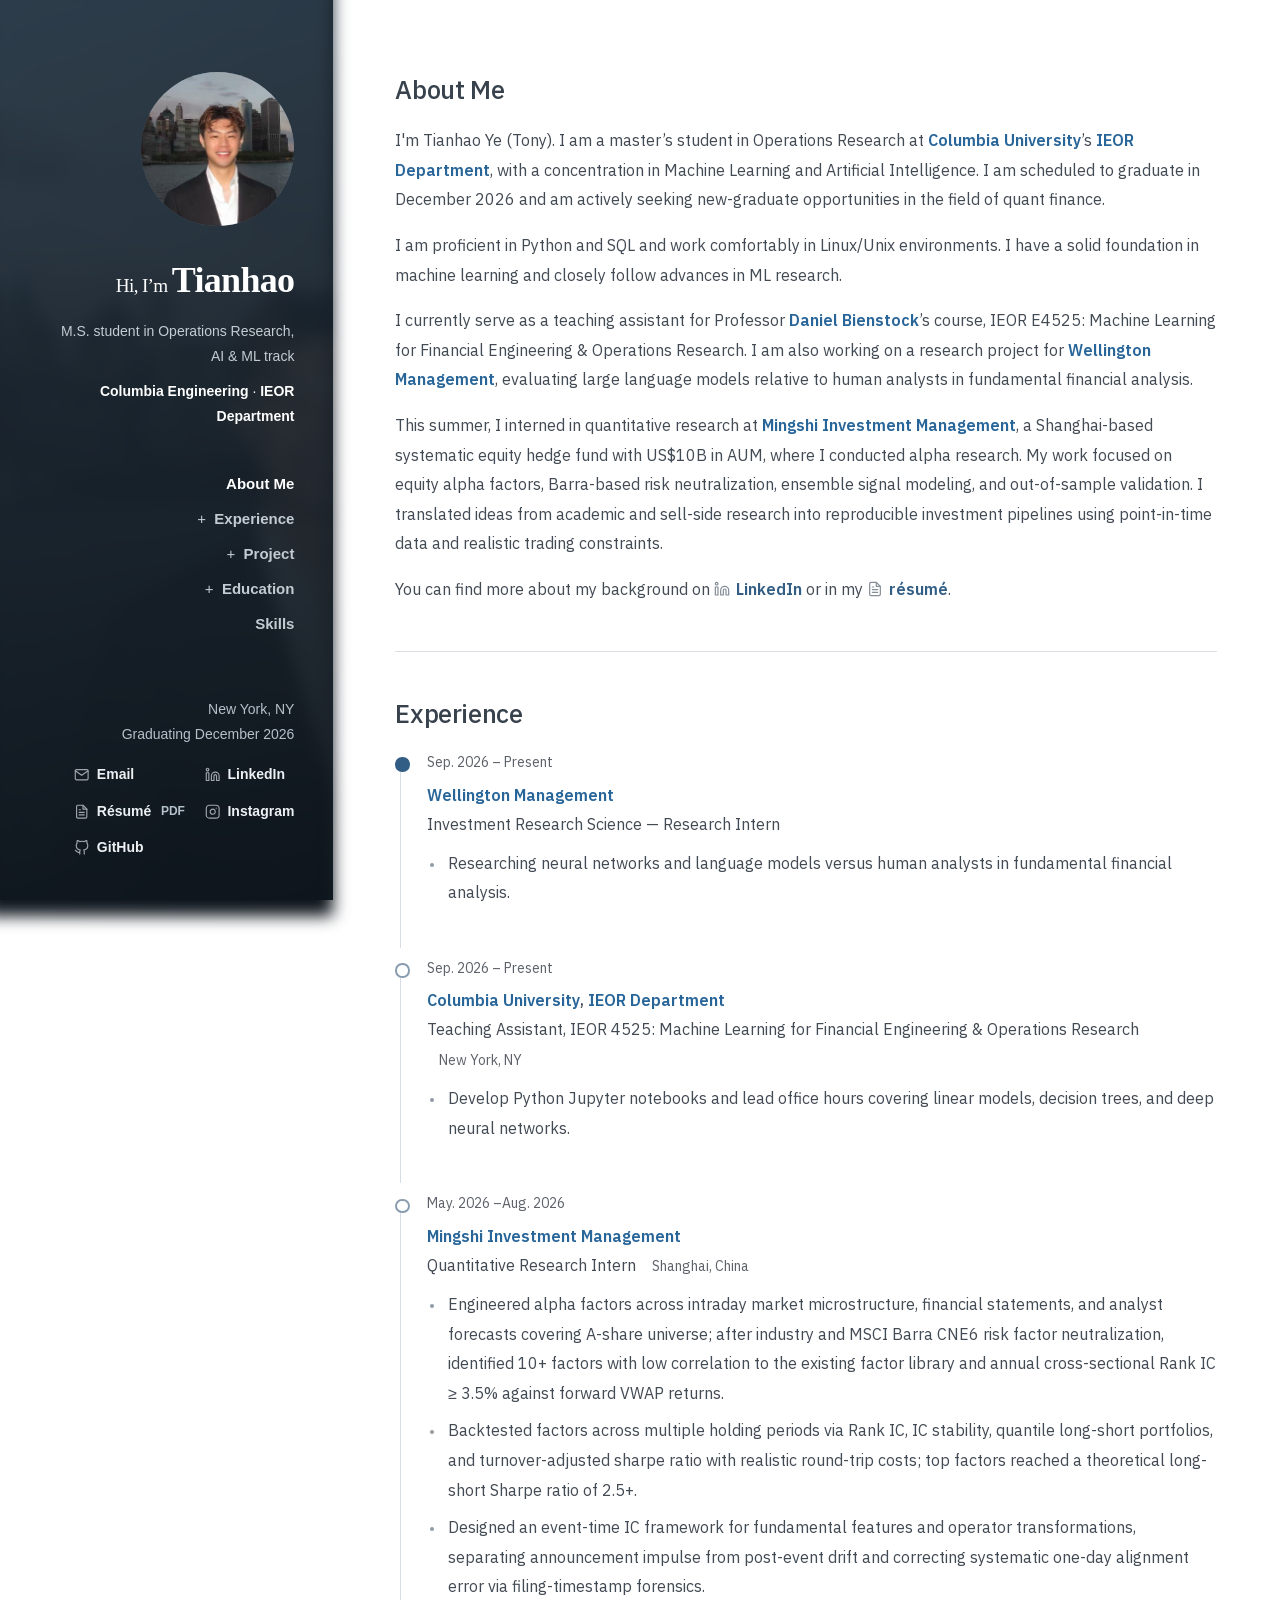
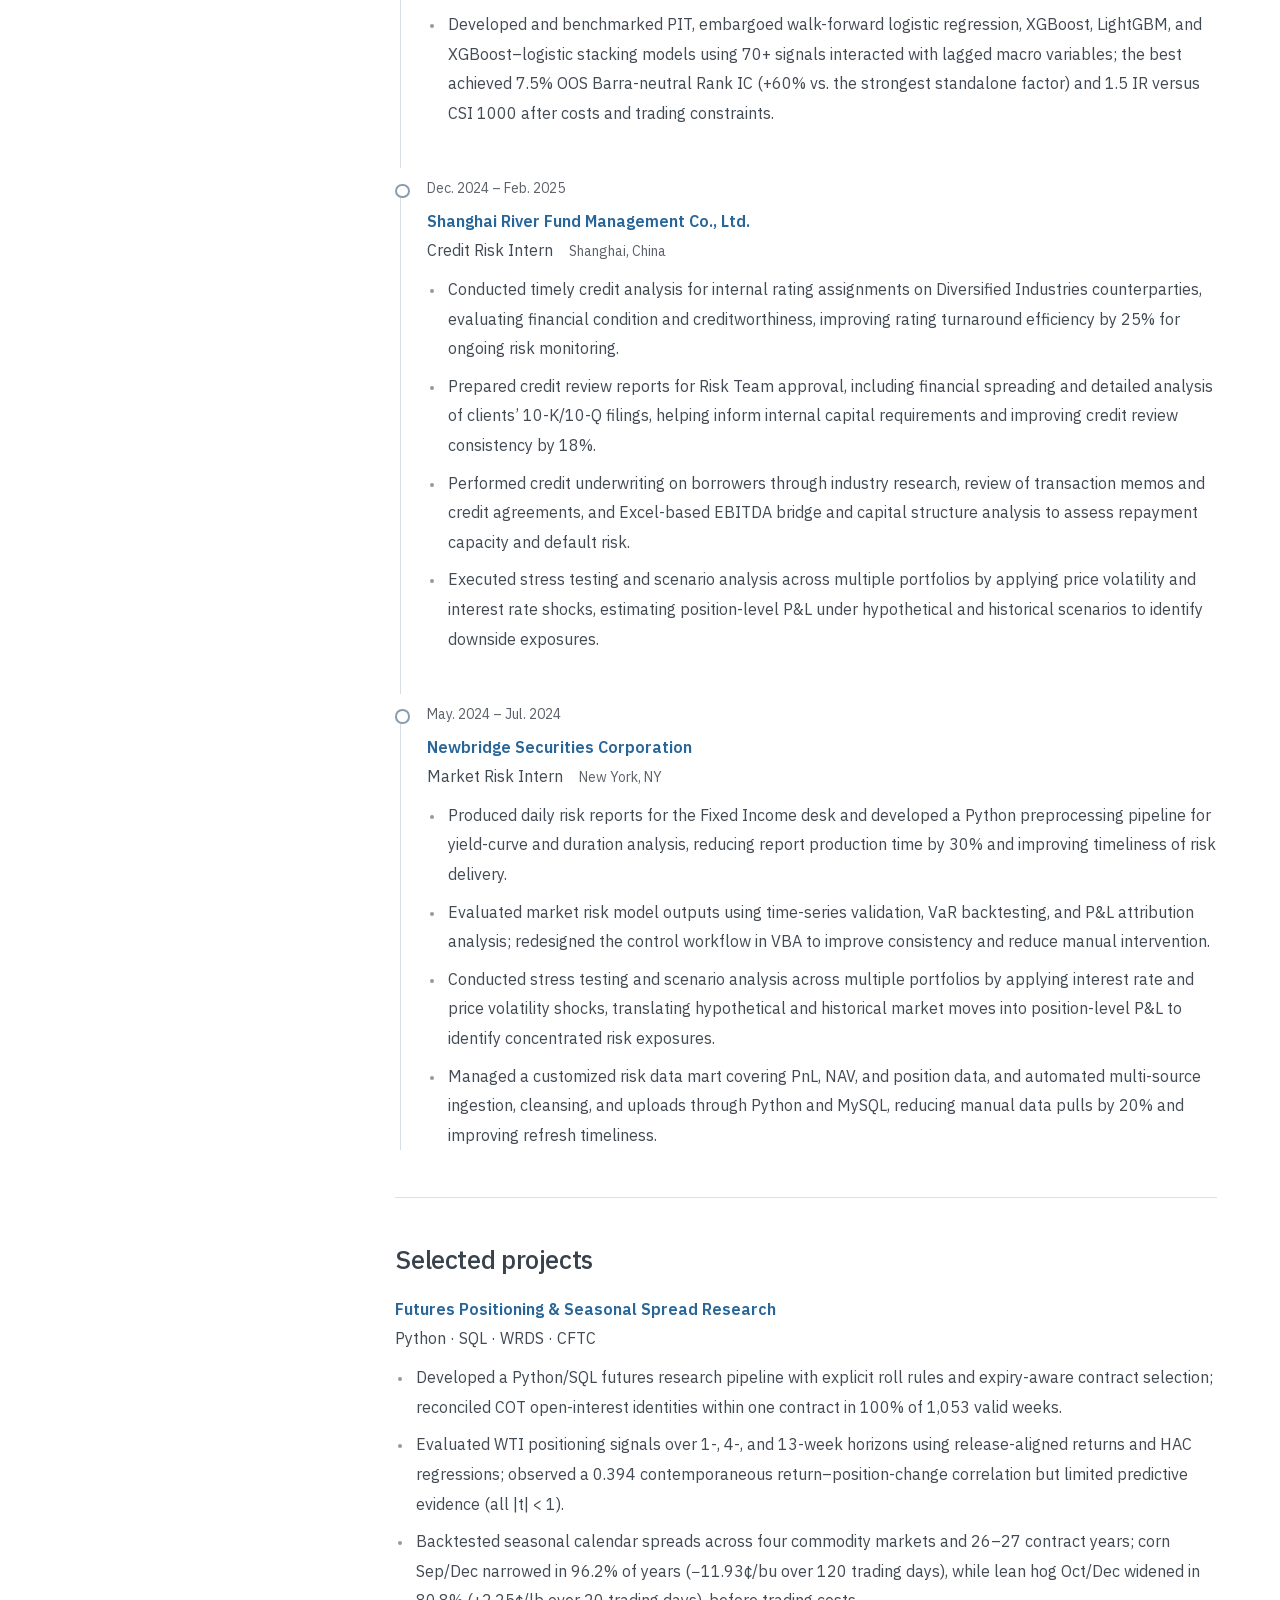
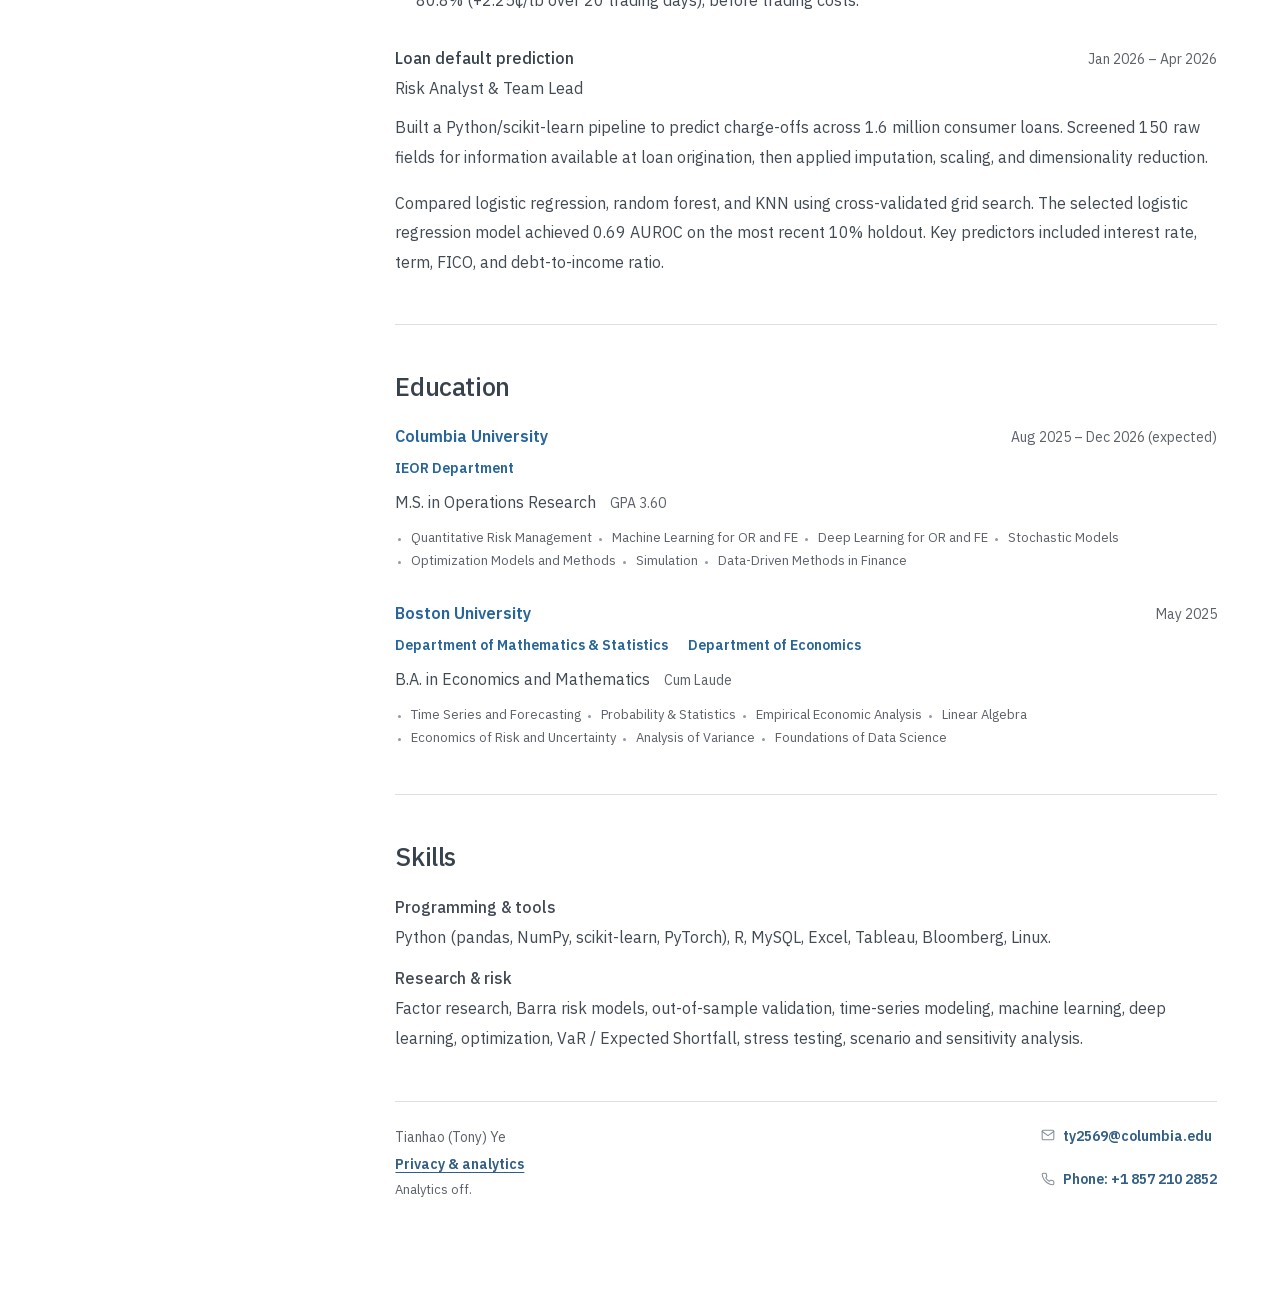
==== index.html @ d71916ad "Add futures research project and remove scroll blur" ====
<!doctype html>
<html lang="en">
  <head>
    <meta charset="utf-8" />
    <meta name="viewport" content="width=device-width, initial-scale=1" />
    <meta name="description" content="Tianhao (Tony) Ye — M.S. Operations Research at Columbia University. Quantitative research, credit risk, and market risk." />
    <meta name="theme-color" content="#ffffff" />
    <title>Tianhao (Tony) Ye</title>
    <link rel="icon" type="image/svg+xml" href="data:image/svg+xml,%3Csvg xmlns='http://www.w3.org/2000/svg' viewBox='0 0 64 64'%3E%3Crect width='64' height='64' fill='white'/%3E%3Ctext x='32' y='44' text-anchor='middle' font-family='Georgia,serif' font-size='38' fill='%232d4056'%3ETY%3C/text%3E%3C/svg%3E" />
    <link rel="stylesheet" href="./styles.css?v=20260928-projects" />
    <script src="./reading-panels.js?v=20260928-projects" defer></script>
    <script src="./analytics.js" defer></script>
  </head>
  <body>
    <a class="skip-link" href="#content">Skip to content</a>
    <header class="profile-panel">
      <div class="profile-inner">
        <div class="profile-intro">
          <div class="portrait">
            <img src="./tony-ye.jpg" alt="Tianhao (Tony) Ye by the New York waterfront" width="1368" height="1026" fetchpriority="high" />
          </div>
          <h1>Hi, I’m <strong class="profile-name">Tianhao</strong></h1>
          <p class="affiliation">M.S. student in Operations Research, <span class="affiliation-track">AI &amp; ML track</span><span class="affiliation-school"><a class="entity-link" href="https://www.engineering.columbia.edu/" target="_blank" rel="noopener noreferrer">Columbia Engineering</a> · <a class="entity-link" href="https://ieor.columbia.edu/" target="_blank" rel="noopener noreferrer">IEOR Department</a></span></p>
          <nav class="profile-nav" aria-label="On this page">
            <a href="#about">About Me</a>
            <details class="nav-group" name="profile-sections" data-section="experience">
              <summary>Experience</summary>
              <div class="nav-submenu">
                <a href="#wellington">Wellington Management</a>
                <a href="#columbia-ta">Columbia IEOR · TA</a>
                <a href="#mingshi">Mingshi Investment</a>
                <a href="#river-fund">Shanghai River Fund</a>
                <a href="#newbridge">Newbridge Securities</a>
              </div>
            </details>
            <details class="nav-group" name="profile-sections" data-section="project">
              <summary>Project</summary>
              <div class="nav-submenu">
                <a href="#futures-signal-research">Futures signal research</a>
                <a href="#loan-default-prediction">Loan default prediction</a>
              </div>
            </details>
            <details class="nav-group" name="profile-sections" data-section="education">
              <summary>Education</summary>
              <div class="nav-submenu">
                <a href="#columbia-education">Columbia University</a>
                <a href="#boston-education">Boston University</a>
              </div>
            </details>
            <a href="#skills">Skills</a>
          </nav>
        </div>
        <div class="profile-contact">
          <p class="profile-location">New York, NY<br />Graduating December 2026</p>
          <div class="contact-links">
            <a href="mailto:ty2569@columbia.edu"><svg class="link-icon" viewBox="0 0 24 24" aria-hidden="true" focusable="false"><use href="./icons.svg?v=2#mail"></use></svg>Email</a>
            <a href="https://www.linkedin.com/in/tony-ye-11b54b263/"><svg class="link-icon" viewBox="0 0 24 24" aria-hidden="true" focusable="false"><use href="./icons.svg?v=2#linkedin"></use></svg>LinkedIn</a>
            <a href="./resume.pdf?v=7a84b3fec538"><svg class="link-icon" viewBox="0 0 24 24" aria-hidden="true" focusable="false"><use href="./icons.svg?v=2#file-text"></use></svg>Résumé <span class="file-type">PDF</span></a>
            <a href="https://www.instagram.com/tonyyth_/" target="_blank" rel="noopener noreferrer" aria-label="Instagram: @tonyyth_"><svg class="link-icon" viewBox="0 0 24 24" aria-hidden="true" focusable="false"><use href="./icons.svg?v=2#instagram"></use></svg>Instagram</a>
            <a href="https://github.com/Tonyye1016" target="_blank" rel="noopener noreferrer"><svg class="link-icon" viewBox="0 0 24 24" aria-hidden="true" focusable="false"><use href="./icons.svg?v=2#github"></use></svg>GitHub</a>
          </div>
        </div>
      </div>
    </header>

    <div class="page">
      <div class="page-body">
        <main id="content">
          <section id="about" class="reading-panel" aria-labelledby="about-title">
            <div class="panel-content">
            <h2 id="about-title">About Me</h2>
            <p>I'm Tianhao Ye (Tony). I am a master’s student in Operations Research at <a class="entity-link" href="https://www.columbia.edu/" target="_blank" rel="noopener noreferrer">Columbia University</a>’s <a class="entity-link" href="https://ieor.columbia.edu/" target="_blank" rel="noopener noreferrer">IEOR Department</a>, with a concentration in Machine Learning and Artificial Intelligence. I am scheduled to graduate in December 2026 and am actively seeking new-graduate opportunities in the field of quant finance.</p>
            <p>I am proficient in Python and SQL and work comfortably in Linux/Unix environments. I have a solid foundation in machine learning and closely follow advances in ML research.</p>
            <p>I currently serve as a teaching assistant for Professor <a class="entity-link" href="https://www.engineering.columbia.edu/faculty-staff/directory/daniel-bienstock" target="_blank" rel="noopener noreferrer">Daniel Bienstock</a>’s course, IEOR E4525: Machine Learning for Financial Engineering &amp; Operations Research. I am also working on a research project for <a class="entity-link" href="https://www.wellington.com/en" target="_blank" rel="noopener noreferrer">Wellington Management</a>, evaluating large language models relative to human analysts in fundamental financial analysis.</p>
            <p>This summer, I interned in quantitative research at <a class="entity-link" href="https://www.mingshiim.com/" target="_blank" rel="noopener noreferrer">Mingshi Investment Management</a>, a Shanghai-based systematic equity hedge fund with US$10B in AUM, where I conducted alpha research. My work focused on equity alpha factors, Barra-based risk neutralization, ensemble signal modeling, and out-of-sample validation. I translated ideas from academic and sell-side research into reproducible investment pipelines using point-in-time data and realistic trading constraints.</p>
            <p>You can find more about my background on <a href="https://www.linkedin.com/in/tony-ye-11b54b263/"><svg class="link-icon" viewBox="0 0 24 24" aria-hidden="true" focusable="false"><use href="./icons.svg?v=2#linkedin"></use></svg>LinkedIn</a> or in my <a href="./resume.pdf?v=7a84b3fec538"><svg class="link-icon" viewBox="0 0 24 24" aria-hidden="true" focusable="false"><use href="./icons.svg?v=2#file-text"></use></svg>résumé</a>.</p>
            </div>
          </section>

          <section id="experience" aria-labelledby="experience-title">
            <div class="experience-timeline">
            <article class="entry reading-panel" id="wellington">
              <div class="panel-content">
              <h2 id="experience-title">Experience</h2>
              <div class="timeline-content">
              <div class="entry-heading">
                <h3><a class="entity-link" href="https://www.wellington.com/en" target="_blank" rel="noopener noreferrer">Wellington Management</a></h3>
                <p class="date">Sep. 2026 – Present</p>
              </div>
              <p class="entry-role">Investment Research Science — Research Intern</p>
              <ul>
                <li>Researching neural networks and language models versus human analysts in fundamental financial analysis.</li>
              </ul>
              </div>
              </div>
            </article>
            <article class="entry reading-panel" id="columbia-ta">
              <div class="panel-content">
              <div class="timeline-content">
              <div class="entry-heading">
                <h3><a class="entity-link" href="https://www.columbia.edu/" target="_blank" rel="noopener noreferrer">Columbia University</a>, <a class="entity-link" href="https://ieor.columbia.edu/" target="_blank" rel="noopener noreferrer">IEOR Department</a></h3>
                <p class="date">Sep. 2026 – Present</p>
              </div>
              <p class="entry-role">Teaching Assistant, IEOR 4525: Machine Learning for Financial Engineering &amp; Operations Research <span class="place">New York, NY</span></p>
              <ul>
                <li>Develop Python Jupyter notebooks and lead office hours covering linear models, decision trees, and deep neural networks.</li>
              </ul>
              </div>
              </div>
            </article>
            <article class="entry reading-panel" id="mingshi">
              <div class="panel-content">
              <div class="timeline-content">
              <div class="entry-heading">
                <h3><a class="entity-link" href="https://www.mingshiim.com/" target="_blank" rel="noopener noreferrer">Mingshi Investment Management</a></h3>
                <p class="date">May. 2026 –Aug. 2026</p>
              </div>
              <p class="entry-role">Quantitative Research Intern <span class="place">Shanghai, China</span></p>
              <ul>
                <li>Engineered alpha factors across intraday market microstructure, financial statements, and analyst forecasts covering A-share universe; after industry and MSCI Barra CNE6 risk factor neutralization, identified 10+ factors with low correlation to the existing factor library and annual cross-sectional Rank IC ≥ 3.5% against forward VWAP returns.</li>
                <li>Backtested factors across multiple holding periods via Rank IC, IC stability, quantile long-short portfolios, and turnover-adjusted sharpe ratio with realistic round-trip costs; top factors reached a theoretical long-short Sharpe ratio of 2.5+.</li>
                <li>Designed an event-time IC framework for fundamental features and operator transformations, separating announcement impulse from post-event drift and correcting systematic one-day alignment error via filing-timestamp forensics.</li>
                <li>Developed and benchmarked PIT, embargoed walk-forward logistic regression, XGBoost, LightGBM, and XGBoost–logistic stacking models using 70+ signals interacted with lagged macro variables; the best achieved 7.5% OOS Barra-neutral Rank IC (+60% vs. the strongest standalone factor) and 1.5 IR versus CSI 1000 after costs and trading constraints.</li>
              </ul>
              </div>
              </div>
            </article>
            <article class="entry reading-panel" id="river-fund">
              <div class="panel-content">
              <div class="timeline-content">
              <div class="entry-heading">
                <h3><a class="entity-link" href="https://www.riverfund.com.cn/" target="_blank" rel="noopener noreferrer">Shanghai River Fund Management Co., Ltd.</a></h3>
                <p class="date">Dec. 2024 – Feb. 2025</p>
              </div>
              <p class="entry-role">Credit Risk Intern <span class="place">Shanghai, China</span></p>
              <ul>
                <li>Conducted timely credit analysis for internal rating assignments on Diversified Industries counterparties, evaluating financial condition and creditworthiness, improving rating turnaround efficiency by 25% for ongoing risk monitoring.</li>
                <li>Prepared credit review reports for Risk Team approval, including financial spreading and detailed analysis of clients’ 10-K/10-Q filings, helping inform internal capital requirements and improving credit review consistency by 18%.</li>
                <li>Performed credit underwriting on borrowers through industry research, review of transaction memos and credit agreements, and Excel-based EBITDA bridge and capital structure analysis to assess repayment capacity and default risk.</li>
                <li>Executed stress testing and scenario analysis across multiple portfolios by applying price volatility and interest rate shocks, estimating position-level P&amp;L under hypothetical and historical scenarios to identify downside exposures.</li>
              </ul>
              </div>
              </div>
            </article>
            <article class="entry reading-panel" id="newbridge">
              <div class="panel-content">
              <div class="timeline-content">
              <div class="entry-heading">
                <h3><a class="entity-link" href="https://www.newbridgesecurities.com/" target="_blank" rel="noopener noreferrer">Newbridge Securities Corporation</a></h3>
                <p class="date">May. 2024 – Jul. 2024</p>
              </div>
              <p class="entry-role">Market Risk Intern <span class="place">New York, NY</span></p>
              <ul>
                <li>Produced daily risk reports for the Fixed Income desk and developed a Python preprocessing pipeline for yield-curve and duration analysis, reducing report production time by 30% and improving timeliness of risk delivery.</li>
                <li>Evaluated market risk model outputs using time-series validation, VaR backtesting, and P&amp;L attribution analysis; redesigned the control workflow in VBA to improve consistency and reduce manual intervention.</li>
                <li>Conducted stress testing and scenario analysis across multiple portfolios by applying interest rate and price volatility shocks, translating hypothetical and historical market moves into position-level P&amp;L to identify concentrated risk exposures.</li>
                <li>Managed a customized risk data mart covering PnL, NAV, and position data, and automated multi-source ingestion, cleansing, and uploads through Python and MySQL, reducing manual data pulls by 20% and improving refresh timeliness.</li>
              </ul>
              </div>
              </div>
            </article>
            </div>
          </section>

          <section id="project" class="reading-panel" aria-labelledby="project-title">
            <div class="panel-content">
            <h2 id="project-title">Selected projects</h2>
            <article class="entry project-entry" id="futures-signal-research">
              <div class="entry-heading">
                <h3><a class="entity-link" href="https://github.com/Tonyye1016/futures-signal-research" target="_blank" rel="noopener noreferrer">Futures Positioning &amp; Seasonal Spread Research</a></h3>
              </div>
              <p class="entry-role">Python · SQL · WRDS · CFTC</p>
              <ul>
                <li>Developed a Python/SQL futures research pipeline with explicit roll rules and expiry-aware contract selection; reconciled COT open-interest identities within one contract in 100% of 1,053 valid weeks.</li>
                <li>Evaluated WTI positioning signals over 1-, 4-, and 13-week horizons using release-aligned returns and HAC regressions; observed a 0.394 contemporaneous return–position-change correlation but limited predictive evidence (all |t| &lt; 1).</li>
                <li>Backtested seasonal calendar spreads across four commodity markets and 26–27 contract years; corn Sep/Dec narrowed in 96.2% of years (−11.93¢/bu over 120 trading days), while lean hog Oct/Dec widened in 80.8% (+2.25¢/lb over 20 trading days), before trading costs.</li>
              </ul>
            </article>
            <article class="entry project-entry" id="loan-default-prediction">
              <div class="entry-heading">
                <h3>Loan default prediction</h3>
                <p class="date">Jan 2026 – Apr 2026</p>
              </div>
              <p class="entry-role">Risk Analyst &amp; Team Lead</p>
              <p>Built a Python/scikit-learn pipeline to predict charge-offs across 1.6 million consumer loans. Screened 150 raw fields for information available at loan origination, then applied imputation, scaling, and dimensionality reduction.</p>
              <p>Compared logistic regression, random forest, and KNN using cross-validated grid search. The selected logistic regression model achieved 0.69 AUROC on the most recent 10% holdout. Key predictors included interest rate, term, FICO, and debt-to-income ratio.</p>
            </article>
            </div>
          </section>

          <section id="education" class="reading-panel" aria-labelledby="education-title">
            <div class="panel-content">
            <h2 id="education-title">Education</h2>
            <article class="entry education-entry" id="columbia-education">
              <div class="entry-heading">
                <h3><a class="entity-link" href="https://www.columbia.edu/" target="_blank" rel="noopener noreferrer">Columbia University</a></h3>
                <p class="date">Aug 2025 – Dec 2026 (expected)</p>
              </div>
              <p class="education-departments"><a class="entity-link" href="https://ieor.columbia.edu/" target="_blank" rel="noopener noreferrer">IEOR Department</a></p>
              <p>M.S. in Operations Research <span class="detail">GPA 3.60</span></p>
              <div class="coursework" role="group" aria-label="Columbia University coursework">
                <ul class="coursework-row">
                  <li>Quantitative Risk Management</li>
                  <li>Machine Learning for OR and FE</li>
                  <li>Deep Learning for OR and FE</li>
                  <li>Stochastic Models</li>
                </ul>
                <ul class="coursework-row">
                  <li>Optimization Models and Methods</li>
                  <li>Simulation</li>
                  <li>Data-Driven Methods in Finance</li>
                </ul>
              </div>
            </article>
            <article class="entry education-entry" id="boston-education">
              <div class="entry-heading">
                <h3><a class="entity-link" href="https://www.bu.edu/" target="_blank" rel="noopener noreferrer">Boston University</a></h3>
                <p class="date">May 2025</p>
              </div>
              <p class="education-departments"><a class="entity-link" href="https://www.bu.edu/math/" target="_blank" rel="noopener noreferrer">Department of Mathematics &amp; Statistics</a><a class="entity-link" href="https://www.bu.edu/econ/" target="_blank" rel="noopener noreferrer">Department of Economics</a></p>
              <p>B.A. in Economics and Mathematics <span class="detail">Cum Laude</span></p>
              <div class="coursework" role="group" aria-label="Boston University coursework">
                <ul class="coursework-row">
                  <li>Time Series and Forecasting</li>
                  <li>Probability &amp; Statistics</li>
                  <li>Empirical Economic Analysis</li>
                  <li>Linear Algebra</li>
                </ul>
                <ul class="coursework-row">
                  <li>Economics of Risk and Uncertainty</li>
                  <li>Analysis of Variance</li>
                  <li>Foundations of Data Science</li>
                </ul>
              </div>
            </article>
            </div>
          </section>

          <section id="skills" class="reading-panel" aria-labelledby="skills-title">
            <div class="panel-content">
            <h2 id="skills-title">Skills</h2>
            <dl class="skills">
              <div>
                <dt>Programming &amp; tools</dt>
                <dd>Python (pandas, NumPy, scikit-learn, PyTorch), R, MySQL, Excel, Tableau, Bloomberg, Linux.</dd>
              </div>
              <div>
                <dt>Research &amp; risk</dt>
                <dd>Factor research, Barra risk models, out-of-sample validation, time-series modeling, machine learning, deep learning, optimization, VaR / Expected Shortfall, stress testing, scenario and sensitivity analysis.</dd>
              </div>
            </dl>
          <footer>
            <div><p>Tianhao (Tony) Ye</p><button class="privacy-settings" type="button" id="privacy-settings" hidden>Privacy &amp; analytics</button><p id="privacy-status" class="privacy-status" role="status"></p></div>
            <address class="footer-contacts">
              <a href="mailto:ty2569@columbia.edu"><svg class="link-icon" viewBox="0 0 24 24" aria-hidden="true" focusable="false"><use href="./icons.svg?v=2#mail"></use></svg><span>ty2569@columbia.edu</span></a>
              <a href="tel:+18572102852"><svg class="link-icon" viewBox="0 0 24 24" aria-hidden="true" focusable="false"><use href="./icons.svg?v=2#phone"></use></svg><span>Phone: +1 857 210 2852</span></a>
            </address>
          </footer>
            </div>
          </section>
        </main>
      </div>
    </div>
    <aside class="analytics-notice" id="analytics-notice" aria-labelledby="analytics-title" hidden>
      <h2 id="analytics-title" tabindex="-1">Optional analytics</h2>
      <p>May I use Google Analytics to understand visits and résumé / LinkedIn clicks? It stays off unless you allow it. Your choice won’t affect this website.</p>
      <details>
        <summary>What is collected?</summary>
        <p>If allowed, Google receives page visits, general device and location information, referral sources, and résumé / LinkedIn click events. Analytics cookies distinguish browsers; they don’t tell me a visitor’s name.</p>
        <p>No advertising features are enabled. This site does not send contact-link contents or arbitrary URL parameters to Analytics. Your choice is saved on this device for 180 days. You can change it using “Privacy &amp; analytics” in the footer.</p>
        <p><a href="https://policies.google.com/technologies/partner-sites" target="_blank" rel="noopener noreferrer">How Google uses this data</a>. Questions? <a href="mailto:ty2569@columbia.edu">Contact Tony</a>.</p>
      </details>
      <div class="analytics-actions"><button type="button" id="analytics-reject">No thanks</button><button type="button" id="analytics-accept">Allow analytics</button></div>
      <button class="privacy-settings" type="button" id="analytics-close">Close without changing</button>
    </aside>
  </body>
</html>
---- styles.css ----
@font-face {
  font-family: "IBM Plex Sans";
  font-style: normal;
  font-weight: 400 600;
  font-stretch: 100%;
  font-display: swap;
  src: url("./fonts-preview/ibm-plex-sans-400.woff2") format("woff2");
  unicode-range: U+0000-00FF, U+0131, U+0152-0153, U+02BB-02BC, U+02C6, U+02DA, U+02DC, U+0304, U+0308, U+0329, U+2000-206F, U+20AC, U+2122, U+2191, U+2193, U+2212, U+2215, U+FEFF, U+FFFD;
}

:root {
  color-scheme: light;
  --paper: #fff;
  --ink: #25292e;
  --muted: #5d626a;
  --link: #325e86;
  --rule: #dcdfe3;
  --profile-width: clamp(18rem, 26vw, 25rem);
  --serif: Georgia, "Times New Roman", serif;
  --sans: -apple-system, BlinkMacSystemFont, "Segoe UI", "Helvetica Neue", Arial, sans-serif;
  --content-sans: "IBM Plex Sans", "Segoe UI", "Helvetica Neue", Arial, sans-serif;
}

* { box-sizing: border-box; }
html { scroll-padding-top: 2rem; scroll-behavior: smooth; }
[hidden] { display: none !important; }
body {
  margin: 0;
  background: var(--paper);
  color: var(--ink);
  font: 1rem/1.7 var(--sans);
  -webkit-font-smoothing: antialiased;
}
a { color: var(--link); text-decoration: none; font-weight: 600; }
a:hover { text-decoration: underline; text-underline-offset: .2em; }
a:focus-visible { outline: 2px solid var(--link); outline-offset: 5px; }
.link-icon {
  display: inline-block;
  width: 1em;
  height: 1em;
  margin-right: .35em;
  vertical-align: -.14em;
  fill: none;
  stroke: currentColor;
  stroke-width: 1.8;
  stroke-linecap: round;
  stroke-linejoin: round;
  color: #858e98;
}
.profile-panel .link-icon { color: #a0a6ae; }
.entity-link { color: #286599; }
.affiliation-school .entity-link { color: inherit; }
p { margin: 0 0 1rem; }
.page { margin-left: var(--profile-width); padding: 4.5rem clamp(2rem, 3vw, 4rem) 2.75rem; }
.profile-panel {
  position: fixed;
  inset: 0 auto 0 0;
  z-index: 1;
  width: var(--profile-width);
  overflow: auto;
  background: #17212a;
  color: #fff;
  text-align: right;
  isolation: isolate;
}
.profile-panel::before {
  content: "";
  position: fixed;
  inset: -1rem auto -1rem -1rem;
  z-index: -1;
  width: calc(var(--profile-width) + 1rem);
  background: linear-gradient(160deg, rgba(34, 49, 62, .88), rgba(13, 20, 27, .97)), url("./tony-ye.jpg") 35% center / cover;
  filter: blur(8px);
  pointer-events: none;
}
.profile-inner {
  min-height: 100%;
  display: flex;
  flex-direction: column;
  justify-content: space-between;
  gap: 3rem;
  padding: 4.5rem clamp(2rem, 3vw, 3rem) 2.5rem;
}
.portrait {
  width: clamp(9rem, 12vw, 11rem);
  aspect-ratio: 1;
  margin: 0 0 2rem auto;
  border-radius: 50%;
  overflow: hidden;
  background: #526373;
}
.portrait img {
  display: block;
  width: 100%;
  height: 100%;
  object-fit: cover;
  object-position: 52% 50%;
  transform: scale(1.65);
}
h1 {
  margin: 0 0 1rem;
  font: 400 clamp(1.2rem, 1.5vw, 1.4rem)/1.25 var(--serif);
  letter-spacing: -.035em;
  white-space: nowrap;
}
.profile-name { font-size: clamp(2.25rem, 2.8vw, 2.75rem); font-weight: 700; }
.affiliation { margin: 0; font-size: .875rem; line-height: 1.8; color: #c3ccd3; }
.affiliation-track { display: inline-block; white-space: nowrap; }
.affiliation-school { display: block; margin-top: .6rem; color: #fff; }
.profile-nav { display: flex; align-items: flex-end; flex-direction: column; gap: .35rem; margin-top: 2.5rem; }
.profile-nav a { padding: .125rem 0; color: #c3ccd3; font-size: .9375rem; }
.nav-group { width: 100%; }
.nav-group summary { padding: .125rem 0; color: #c3ccd3; font-size: .9375rem; font-weight: 600; list-style: none; cursor: pointer; }
.nav-group summary::-webkit-details-marker { display: none; }
.nav-group summary::before { content: "+"; display: inline-block; width: 1em; margin-right: .35em; font-weight: 400; text-align: center; }
.nav-group[open] summary::before { content: "−"; }
.nav-group summary:hover, .nav-group[data-current] summary { color: #fff; }
.nav-group summary:focus-visible { outline: 2px solid #fff; outline-offset: 4px; }
.nav-submenu { display: flex; flex-direction: column; align-items: flex-end; gap: .25rem; margin: .6rem 0 .65rem; padding-right: .7rem; border-right: 1px solid #53616d; }
.profile-nav .nav-submenu a { max-width: 100%; font-size: .875rem; line-height: 1.6; }
.nav-submenu .link-icon { width: .8em; height: .8em; }
.profile-nav a[aria-current="location"] { color: #fff; }
.profile-nav a[aria-current="location"] .link-icon { color: #fff; }
.profile-panel a:hover { color: #fff; }
.profile-panel a:focus-visible { outline-color: #fff; }
.profile-contact { font-size: .875rem; }
.profile-location { margin: 0 0 1rem; color: #b4c0ca; line-height: 1.8; }
.contact-links { display: grid; grid-template-columns: repeat(2, max-content); justify-content: end; align-items: center; gap: .8rem 1.25rem; text-align: left; }
.contact-links a { display: flex; align-items: center; gap: .45rem; color: #edf1f4; white-space: nowrap; }
.contact-links .link-icon { flex: 0 0 1.1em; width: 1.1em; height: 1.1em; margin: 0; }
.file-type { font-size: .75rem; color: #b4c0ca; margin-left: .15rem; }
.page-body { width: min(100%, 822px); margin: 0 auto; }
main { min-width: 0; color: #424a54; font-family: var(--content-sans); font-weight: 400; line-height: 1.85; }
section { margin: 0 0 2.9rem; }
section + section { border-top: 1px solid var(--rule); padding-top: 2.75rem; }
.reading-panel { min-width: 0; }
.panel-content { min-width: 0; width: 100%; }
.panel-content > :last-child { margin-bottom: 0; }
h2 { margin: 0 0 1.15rem; color: #38424d; font: 500 1.6rem/1.4 var(--content-sans); letter-spacing: -.015em; }
h3 { margin: 0; color: #38424d; font-size: 1rem; line-height: 1.65; font-weight: 500; }
.entry + .entry { margin-top: 1.8rem; }
.entry-heading { display: flex; align-items: baseline; justify-content: space-between; gap: .3rem 1rem; flex-wrap: wrap; }
.date { margin: 0; flex-shrink: 0; color: var(--muted); font-size: .875rem; font-variant-numeric: tabular-nums; }
.entry-role { margin: .1rem 0 .6rem; }
.place { color: var(--muted); font-size: .875rem; margin-left: .75rem; white-space: nowrap; }
.experience-timeline .entry { margin: 0; padding-bottom: 2.5rem; }
.experience-timeline .entry:last-child { padding-bottom: 0; }
.timeline-content { position: relative; padding-left: 2rem; }
.timeline-content::before {
  content: "";
  position: absolute;
  z-index: 1;
  left: 0;
  top: .45rem;
  width: .65rem;
  height: .65rem;
  border: 2px solid #8a9dae;
  border-radius: 50%;
  background: var(--paper);
}
.experience-timeline .entry:first-child .timeline-content::before { border-color: var(--link); background: var(--link); }
.timeline-content::after {
  content: "";
  position: absolute;
  left: calc(.325rem - .5px);
  top: .8rem;
  bottom: 0;
  width: 1px;
  background: #d6dde4;
}
.experience-timeline .entry-heading { display: flex; flex-direction: column; align-items: flex-start; gap: .35rem; }
.experience-timeline .entry:not(:last-child) .timeline-content::after { bottom: -2.5rem; }
.experience-timeline .date { order: -1; margin: 0; }
ul { margin: .6rem 0 0; padding-left: 1.1rem; }
li { padding-left: .2rem; margin-bottom: .5rem; }
li::marker { color: #929aa3; font-size: .75em; }
.research-note { color: var(--muted); font-size: .8125rem; margin: .7rem 0 0; }
.education-entry p { margin-bottom: .35rem; }
.education-departments { display: flex; flex-wrap: wrap; gap: .15rem 1.25rem; font-size: .875rem; }
.detail { display: inline-block; color: var(--muted); margin-left: .6rem; font-size: .875rem; }
.secondary { color: var(--muted); font-size: .9375rem; }
.coursework {
  display: grid;
  gap: .25rem;
  max-width: 100%;
  overflow-x: auto;
  margin: .65rem 0 0;
  color: var(--muted);
  font-size: .8125rem;
  line-height: 1.5;
}
.coursework-row {
  display: flex;
  flex-wrap: nowrap;
  align-items: baseline;
  gap: 1.25rem;
  width: max-content;
  margin: 0;
  padding: 0 .25rem 0 1rem;
}
.coursework-row li { flex: 0 0 auto; margin: 0; padding-left: 0; white-space: nowrap; }
.skills { margin: 0; }
.skills > div { margin-bottom: .75rem; }
.skills dt { font-weight: 500; }
.skills dd { margin: 0; }
footer { border-top: 1px solid var(--rule); margin-top: 3rem; padding: 1.4rem 0 0; display: flex; flex-wrap: wrap; justify-content: space-between; gap: .5rem 1rem; color: var(--muted); font-size: .875rem; }
footer p { margin: 0; }
.footer-contacts { display: grid; gap: .6rem; max-width: 100%; font-style: normal; line-height: 1.65; }
.footer-contacts a { display: grid; grid-template-columns: 1em minmax(0, 1fr); align-items: start; gap: .5rem; overflow-wrap: anywhere; }
.footer-contacts .link-icon { margin: .25em 0 0; }
.skip-link { position: fixed; top: 1rem; left: 1rem; z-index: 2; transform: translateY(-200%); padding: .5rem 1rem; background: var(--paper); border: 1px solid var(--link); }
.skip-link:focus { transform: translateY(0); }

.privacy-settings { padding: .2rem 0; border: 0; background: none; color: var(--link); font: 600 .875rem/1.5 var(--content-sans); text-align: left; text-decoration: underline; text-underline-offset: .2em; cursor: pointer; }
.privacy-status { font-size: .8125rem; }
.analytics-notice { position: fixed; z-index: 10; right: 1.25rem; bottom: 1.25rem; width: min(27rem, calc(100% - 2.5rem)); max-height: calc(100dvh - 2.5rem); overflow-y: auto; padding: 1.25rem; border: 1px solid var(--rule); border-radius: .5rem; background: var(--paper); color: var(--ink); box-shadow: 0 .3rem 1.5rem #15253520; font: .9375rem/1.5 var(--content-sans); }
.analytics-notice h2 { margin: 0 0 .6rem; font-size: 1.125rem; }
.analytics-notice p { margin: .6rem 0; }
.analytics-notice summary { font-weight: 600; cursor: pointer; }
.analytics-notice details p { font-size: .875rem; }
.analytics-actions { display: flex; flex-wrap: wrap; gap: .65rem; margin: 1rem 0 .5rem; }
.analytics-actions button { flex: 1 1 8rem; padding: .6rem .75rem; min-height: 44px; border: 1px solid var(--link); border-radius: .25rem; color: var(--link); background: var(--paper); font: 600 .9375rem/1.4 var(--content-sans); cursor: pointer; }
.analytics-actions button:hover { background: #edf2f6; }
.analytics-actions button:disabled { opacity: .5; cursor: not-allowed; }
.analytics-notice button:focus-visible, .privacy-settings:focus-visible { outline: 2px solid var(--link); outline-offset: 3px; }

@media (max-width: 1100px) {
  .profile-panel { position: relative; width: 100%; text-align: left; overflow: hidden; }
  .profile-panel::before { position: absolute; inset: -1rem; width: auto; background-position: center 44%; }
  .profile-inner { width: min(100% - 4rem, 822px); margin: 0 auto; padding: 3rem 0 2.5rem; gap: 2rem; }
  .profile-intro { position: relative; padding-right: 12rem; }
  .portrait { position: absolute; top: 0; right: 0; width: 9rem; margin: 0; }
  .profile-nav { flex-direction: row; flex-wrap: wrap; gap: .3rem 1.25rem; align-items: center; margin-top: 1.5rem; }
  .profile-nav a { padding: .25rem 0; }
  .profile-nav { align-items: flex-start; }
  .nav-group { width: auto; }
  .nav-group summary { padding: .25rem 0; }
  .nav-submenu { align-items: flex-start; padding: 0 0 0 .7rem; border-right: 0; border-left: 1px solid #53616d; }
  .profile-contact { display: flex; align-items: flex-end; justify-content: space-between; flex-wrap: wrap; gap: 1rem 2rem; }
  .profile-location { margin: 0; }
  .contact-links { justify-content: flex-start; }
  .page { margin-left: 0; padding: 2.75rem 2rem; }
}

@media (max-width: 600px) {
  .profile-inner { width: calc(100% - 2.5rem); padding: 2rem 0; }
  .profile-intro { padding-right: 0; }
  .portrait { position: static; width: 7.5rem; margin: 0 0 1.5rem; }
  .profile-nav { column-gap: 1.2rem; }
  .page { padding: 2.25rem 1.25rem; }
  section { margin-bottom: 2.5rem; }
  section + section { padding-top: 2.25rem; }
  .timeline-content { padding-left: 1.4rem; }
  .entry-heading { display: block; }
  .date { margin-top: .15rem; }
  .place { display: block; margin-left: 0; }
  .entry-role { margin-top: .3rem; }
}

@media (prefers-reduced-motion: reduce) {
  html { scroll-behavior: auto; }
  .nav-group summary .link-icon { transition: none; }
}

@media print {
  .analytics-notice, .privacy-settings, .privacy-status { display: none !important; }
  html { scroll-behavior: auto; }
  .page { width: 100%; margin: 0; padding: 0; }
  .profile-panel { position: static; width: 100%; min-height: 0; display: block; background: none; color: var(--ink); text-align: left; }
  .profile-panel::before, .portrait, .profile-nav, .profile-location, .skip-link { display: none; }
  .profile-inner { display: block; width: 100%; padding: 0; }
  .profile-intro { padding: 0; }
  .affiliation, .affiliation-school, .contact-links a, .file-type { color: inherit; }
  .contact-links { justify-content: flex-start; margin-top: .5rem; }
  .page-body { display: block; padding-top: 1.5rem; }
  body { font-size: 10pt; }
  h1 { font-size: 25pt; }
  h2 { font-size: 16pt; }
  section { margin-bottom: 1.5rem; }
  section + section { border: 0; padding-top: 0; }
  .reading-panel { display: block; min-height: 0; padding: 0; }
  .experience-timeline .entry { margin-bottom: 1.5rem; }
  h2, h3, .entry-heading, .entry-role { break-after: avoid; }
  a { color: inherit; }
}
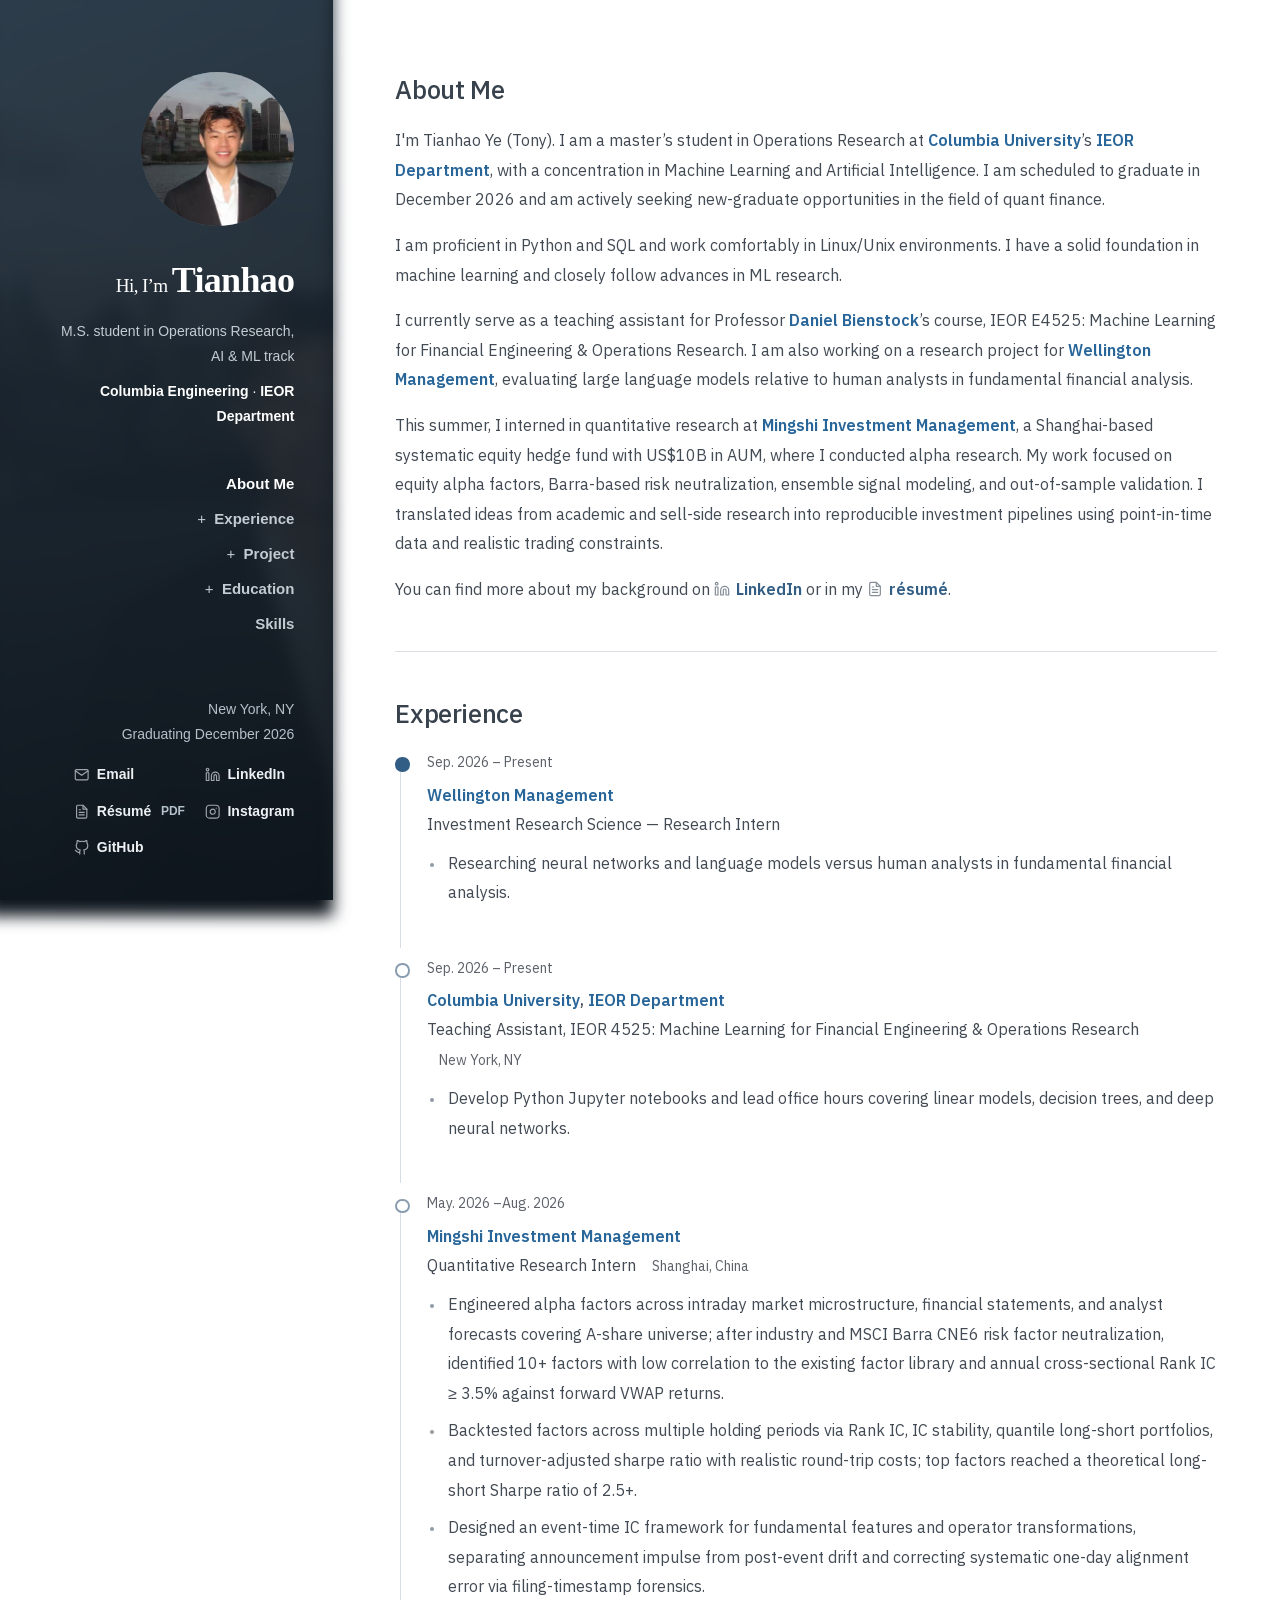
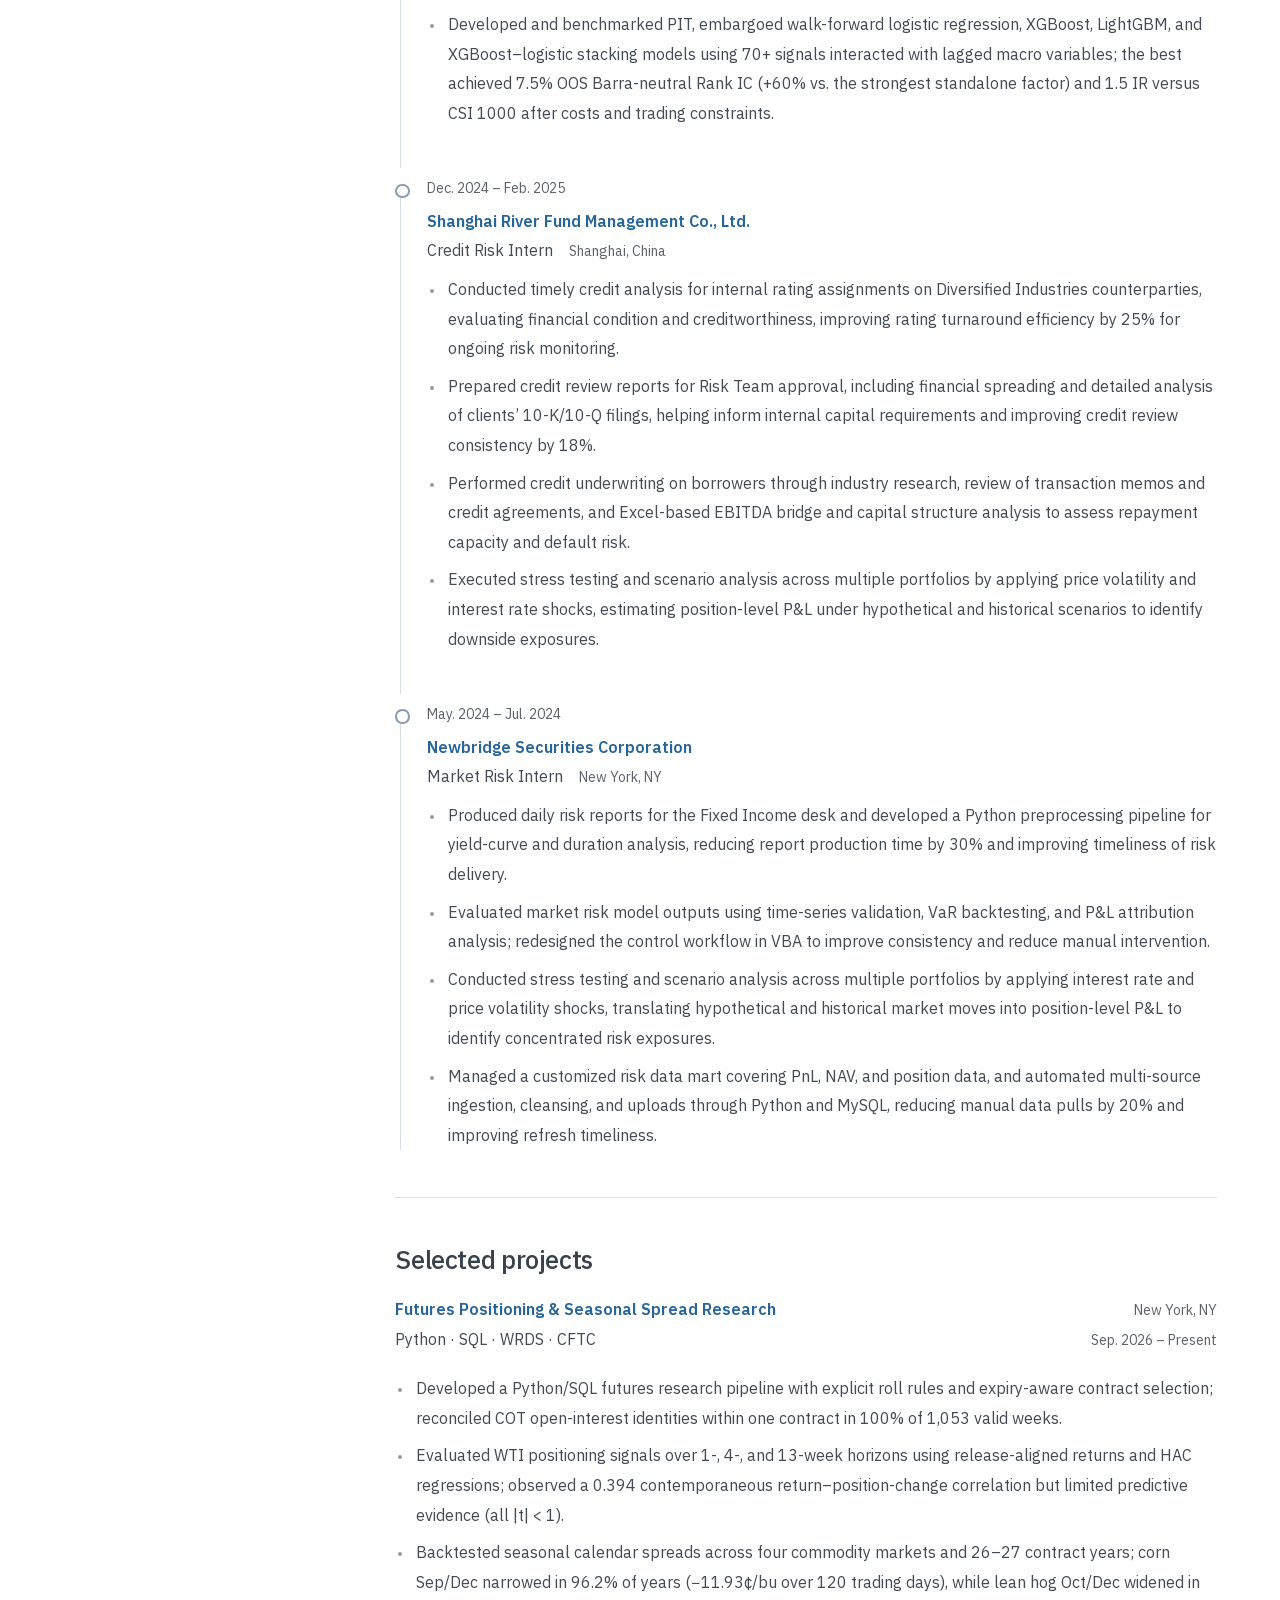
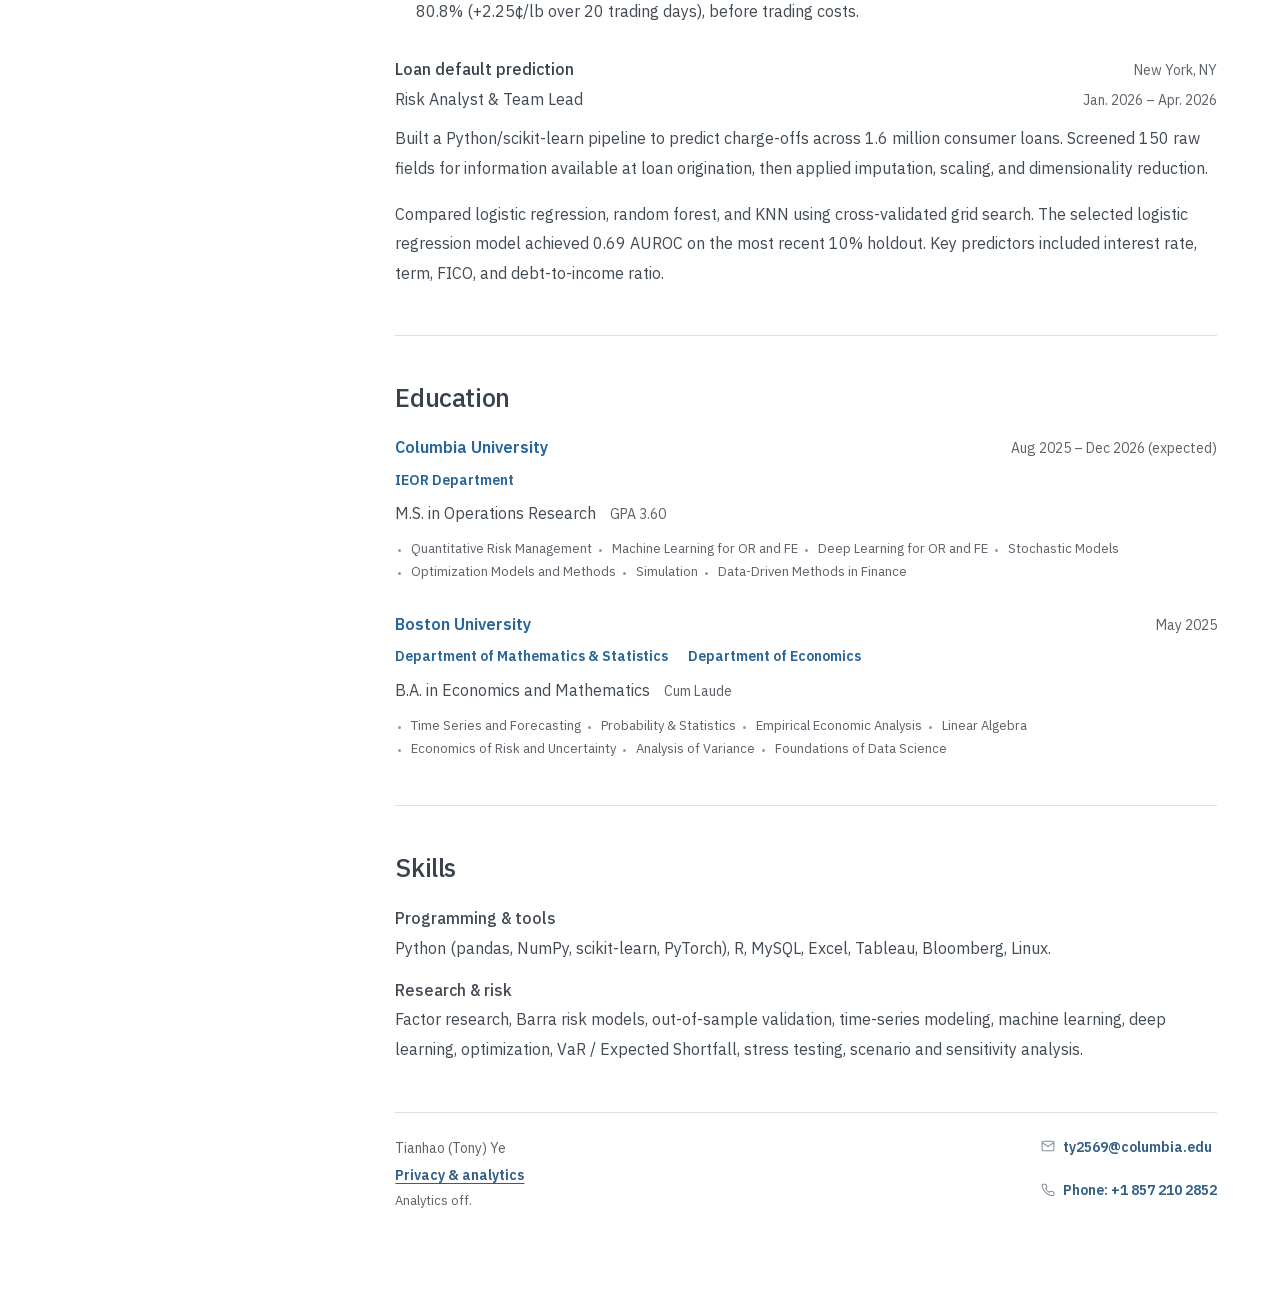
==== commit f01ccbe8: "Add project dates and New York locations" ====
--- a/index.html
+++ b/index.html
@@ -7,7 +7,7 @@
     <meta name="theme-color" content="#ffffff" />
     <title>Tianhao (Tony) Ye</title>
     <link rel="icon" type="image/svg+xml" href="data:image/svg+xml,%3Csvg xmlns='http://www.w3.org/2000/svg' viewBox='0 0 64 64'%3E%3Crect width='64' height='64' fill='white'/%3E%3Ctext x='32' y='44' text-anchor='middle' font-family='Georgia,serif' font-size='38' fill='%232d4056'%3ETY%3C/text%3E%3C/svg%3E" />
-    <link rel="stylesheet" href="./styles.css?v=20260928-projects" />
+    <link rel="stylesheet" href="./styles.css?v=20260928-project-dates" />
     <script src="./reading-panels.js?v=20260928-projects" defer></script>
     <script src="./analytics.js" defer></script>
   </head>
@@ -168,8 +168,12 @@
             <article class="entry project-entry" id="futures-signal-research">
               <div class="entry-heading">
                 <h3><a class="entity-link" href="https://github.com/Tonyye1016/futures-signal-research" target="_blank" rel="noopener noreferrer">Futures Positioning &amp; Seasonal Spread Research</a></h3>
-              </div>
-              <p class="entry-role">Python · SQL · WRDS · CFTC</p>
+                <p class="place">New York, NY</p>
+              </div>
+              <div class="project-meta">
+                <p class="entry-role">Python · SQL · WRDS · CFTC</p>
+                <p class="date">Sep. 2026 – Present</p>
+              </div>
               <ul>
                 <li>Developed a Python/SQL futures research pipeline with explicit roll rules and expiry-aware contract selection; reconciled COT open-interest identities within one contract in 100% of 1,053 valid weeks.</li>
                 <li>Evaluated WTI positioning signals over 1-, 4-, and 13-week horizons using release-aligned returns and HAC regressions; observed a 0.394 contemporaneous return–position-change correlation but limited predictive evidence (all |t| &lt; 1).</li>
@@ -179,9 +183,12 @@
             <article class="entry project-entry" id="loan-default-prediction">
               <div class="entry-heading">
                 <h3>Loan default prediction</h3>
-                <p class="date">Jan 2026 – Apr 2026</p>
-              </div>
-              <p class="entry-role">Risk Analyst &amp; Team Lead</p>
+                <p class="place">New York, NY</p>
+              </div>
+              <div class="project-meta">
+                <p class="entry-role">Risk Analyst &amp; Team Lead</p>
+                <p class="date">Jan. 2026 – Apr. 2026</p>
+              </div>
               <p>Built a Python/scikit-learn pipeline to predict charge-offs across 1.6 million consumer loans. Screened 150 raw fields for information available at loan origination, then applied imputation, scaling, and dimensionality reduction.</p>
               <p>Compared logistic regression, random forest, and KNN using cross-validated grid search. The selected logistic regression model achieved 0.69 AUROC on the most recent 10% holdout. Key predictors included interest rate, term, FICO, and debt-to-income ratio.</p>
             </article>
--- a/styles.css
+++ b/styles.css
@@ -142,6 +142,8 @@
 .entry-heading { display: flex; align-items: baseline; justify-content: space-between; gap: .3rem 1rem; flex-wrap: wrap; }
 .date { margin: 0; flex-shrink: 0; color: var(--muted); font-size: .875rem; font-variant-numeric: tabular-nums; }
 .entry-role { margin: .1rem 0 .6rem; }
+.project-meta { display: flex; align-items: baseline; justify-content: space-between; gap: .1rem 1rem; flex-wrap: wrap; }
+.project-entry .place { margin: 0; }
 .place { color: var(--muted); font-size: .875rem; margin-left: .75rem; white-space: nowrap; }
 .experience-timeline .entry { margin: 0; padding-bottom: 2.5rem; }
 .experience-timeline .entry:last-child { padding-bottom: 0; }
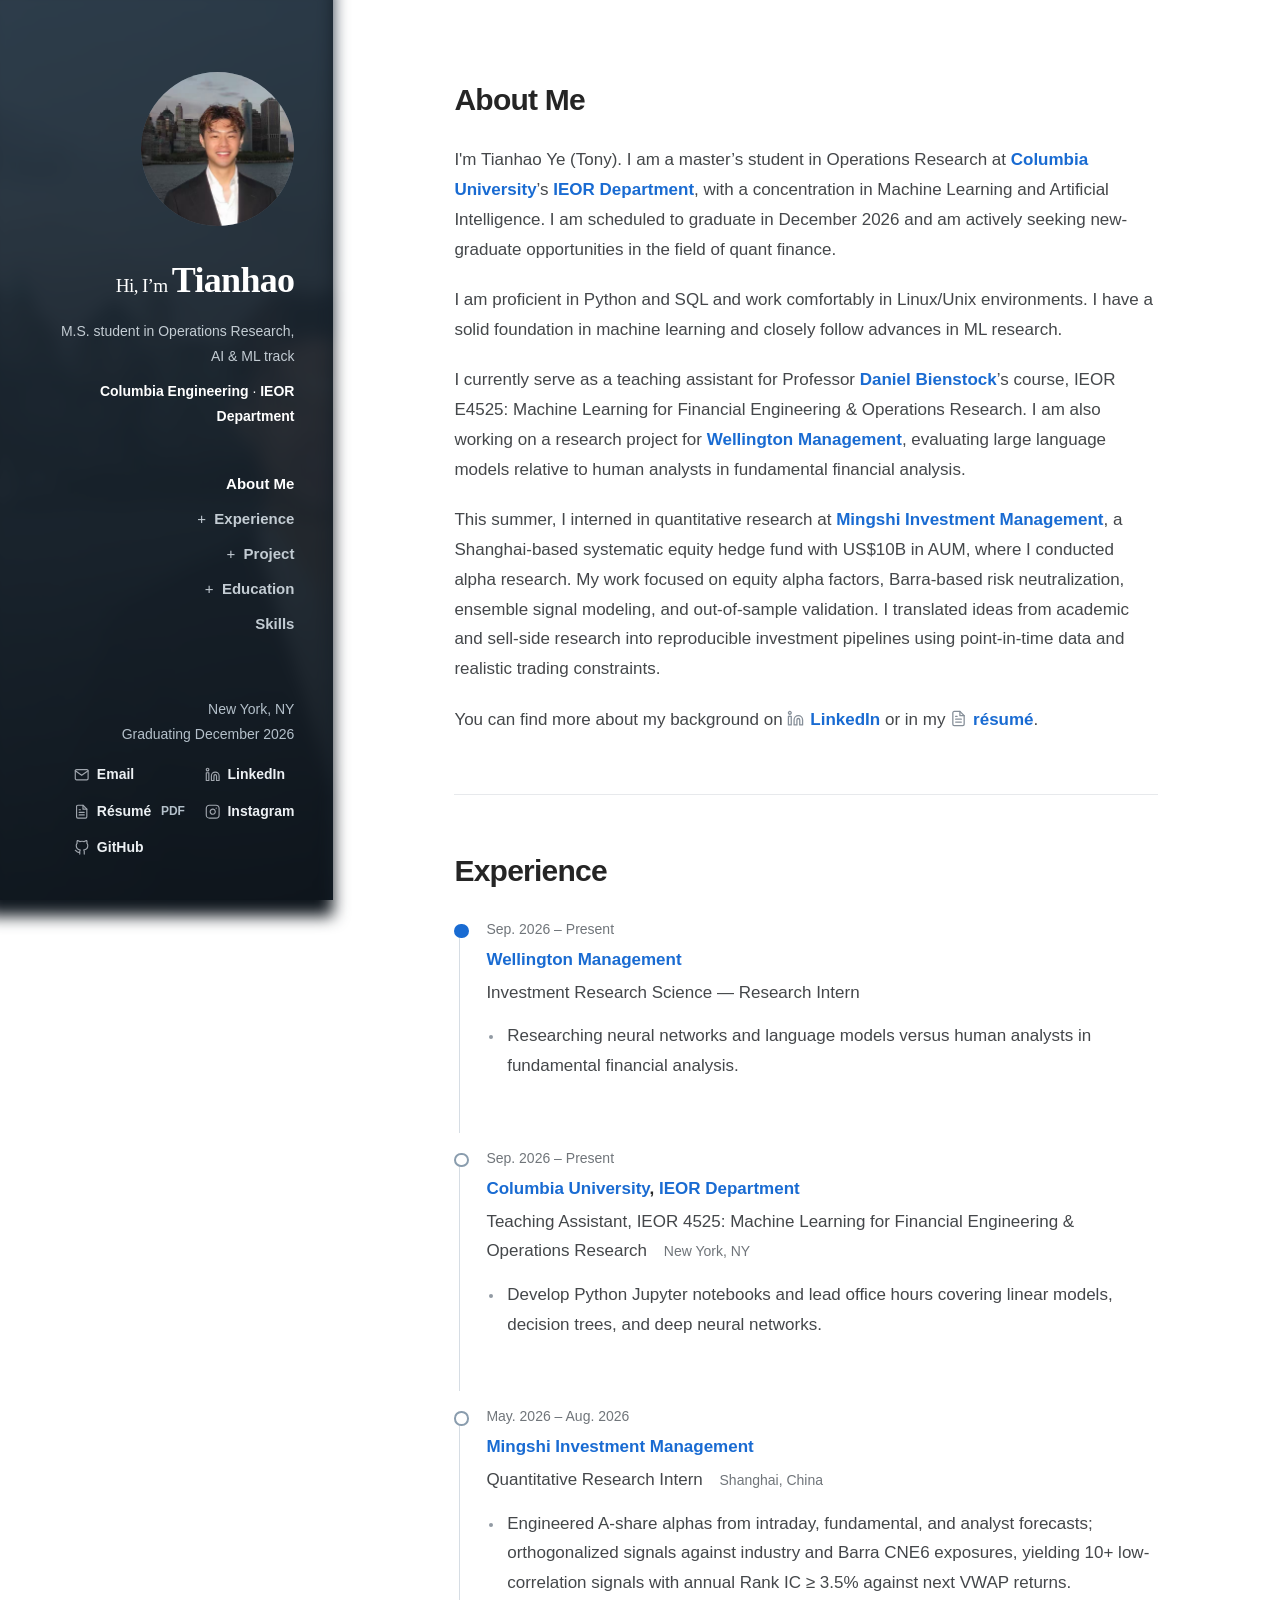
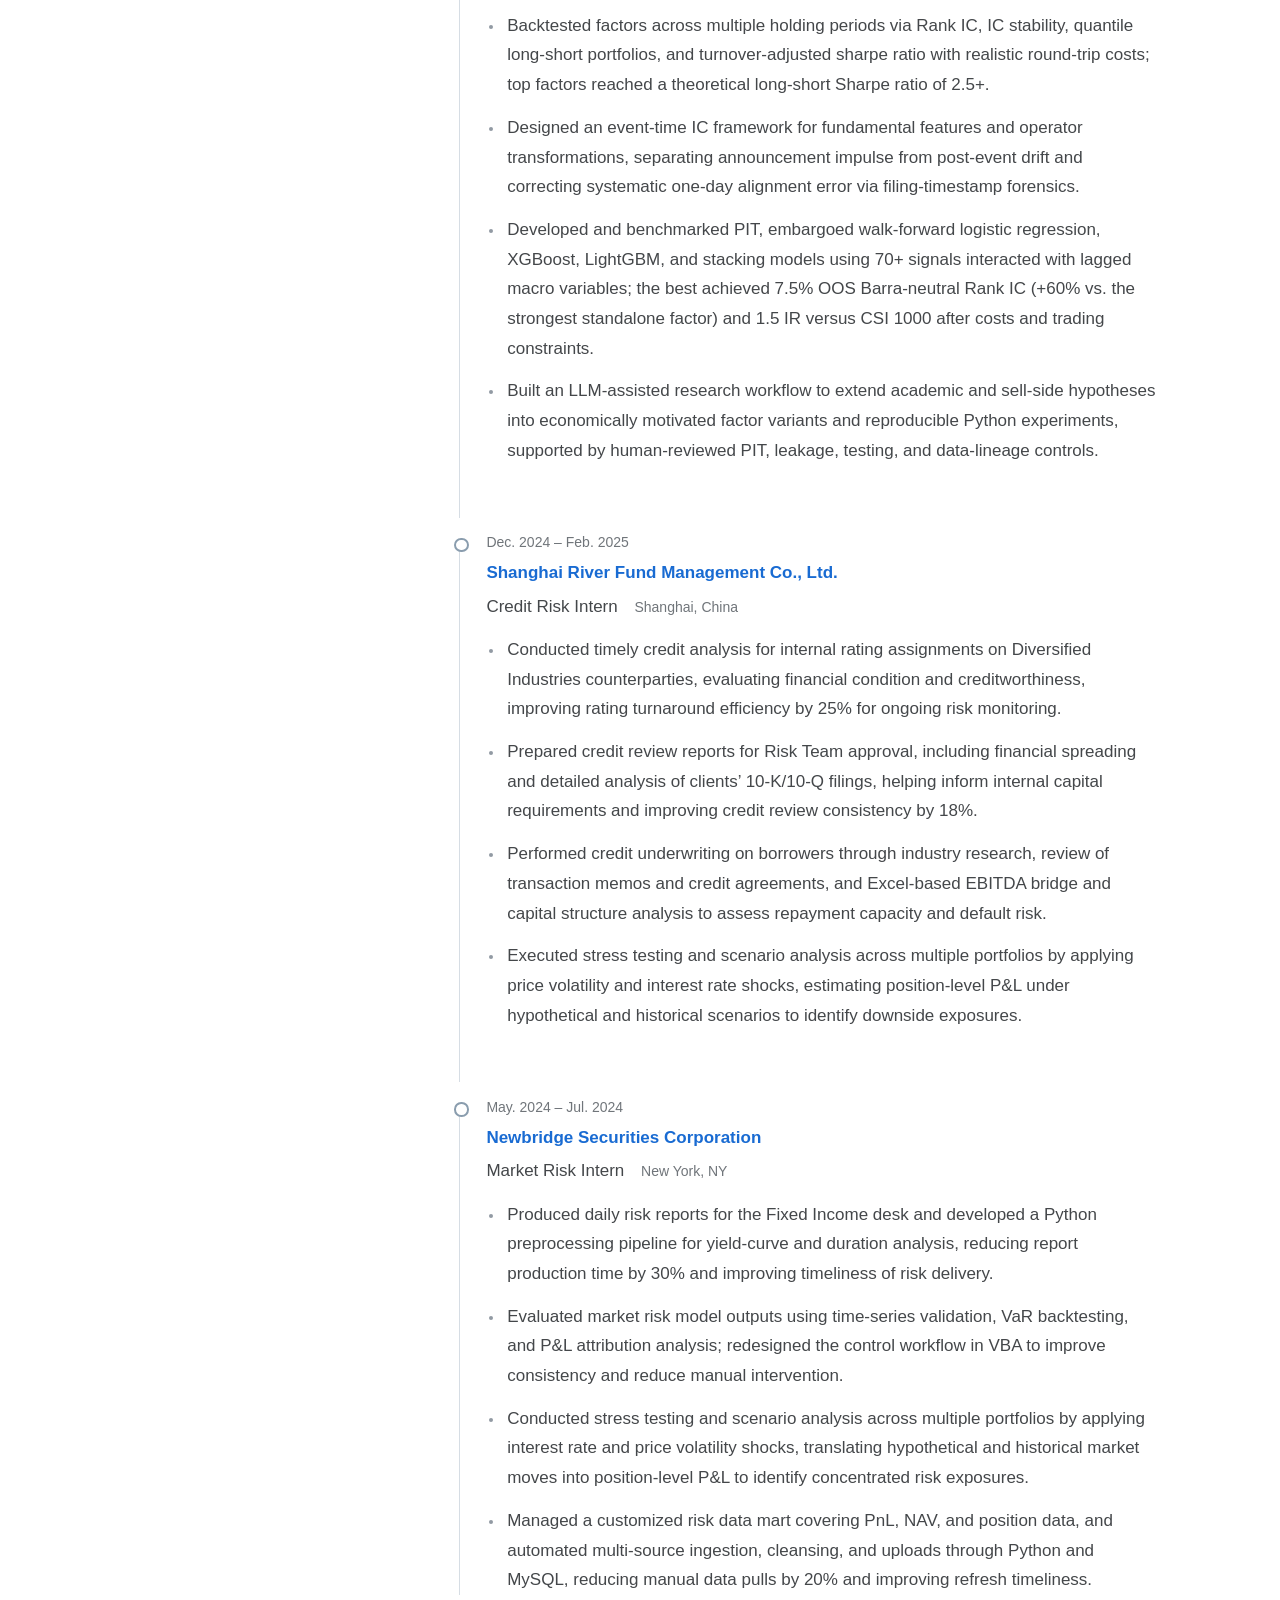
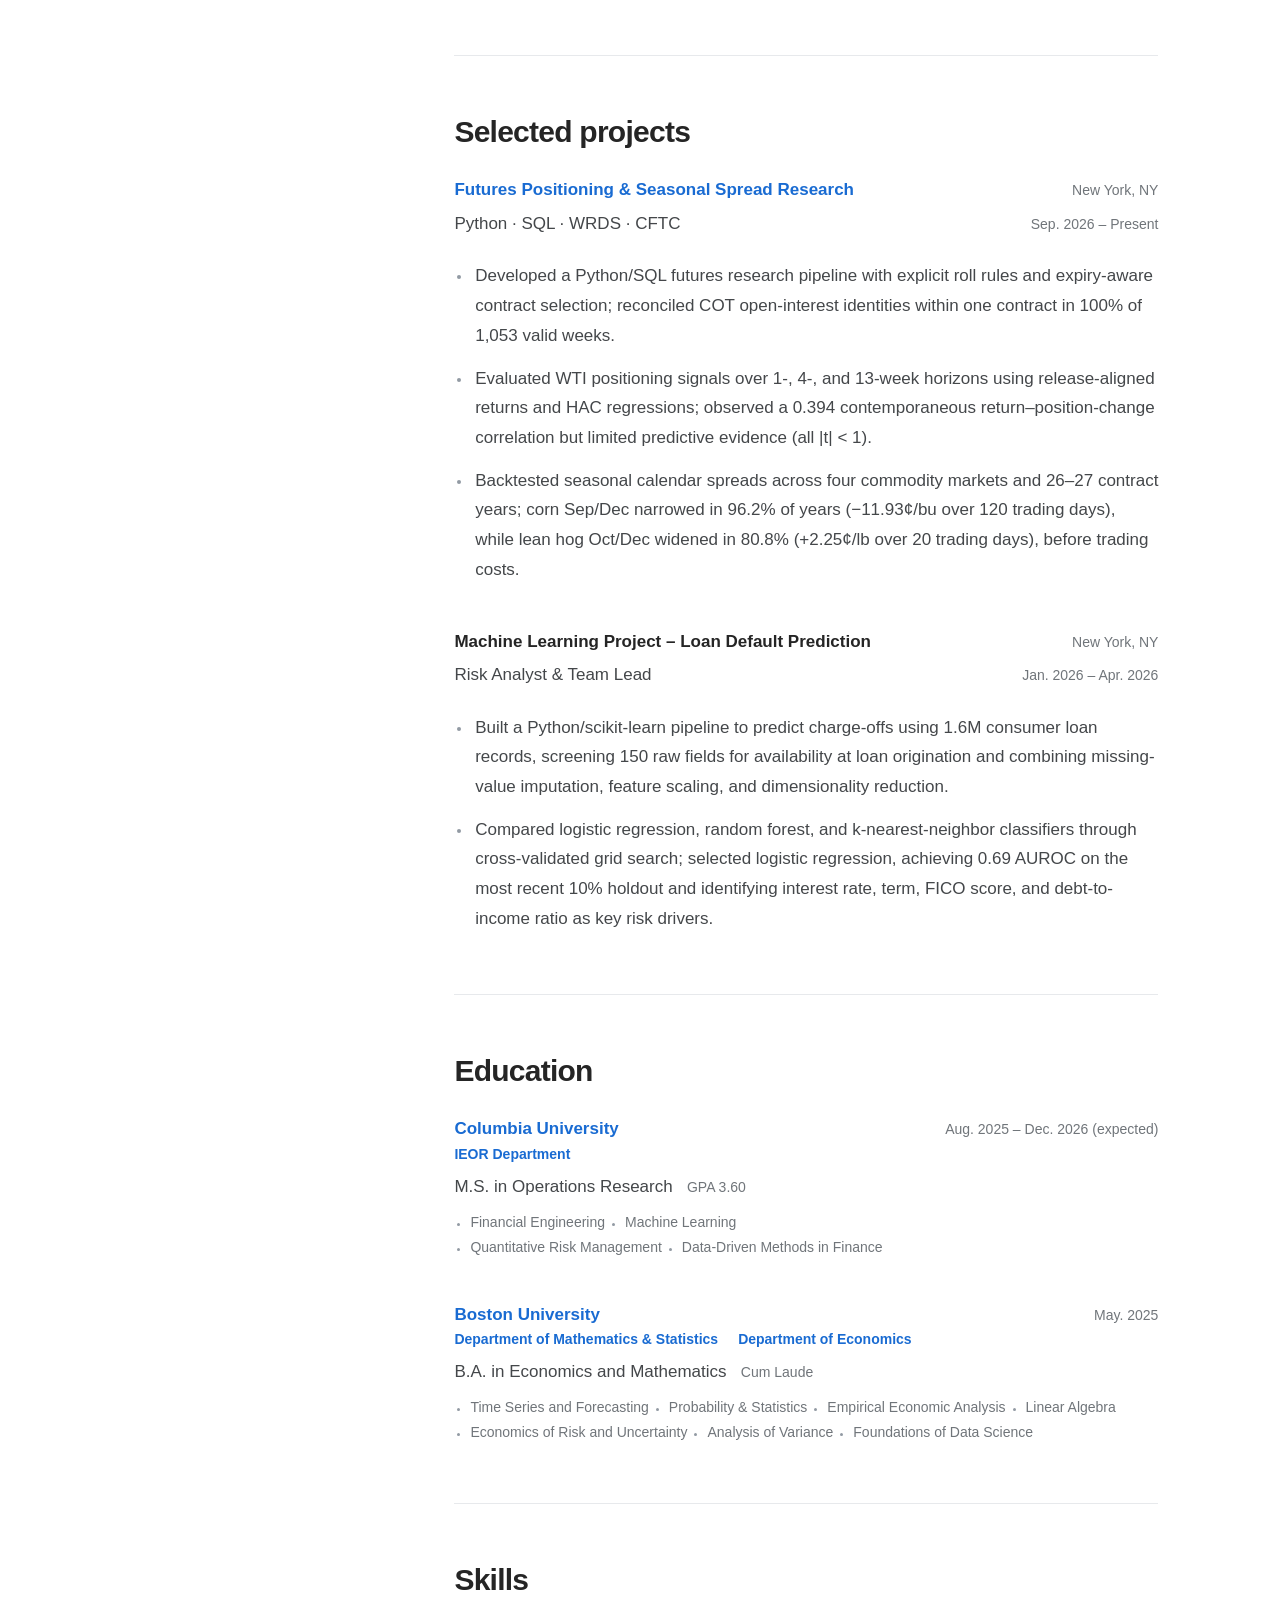
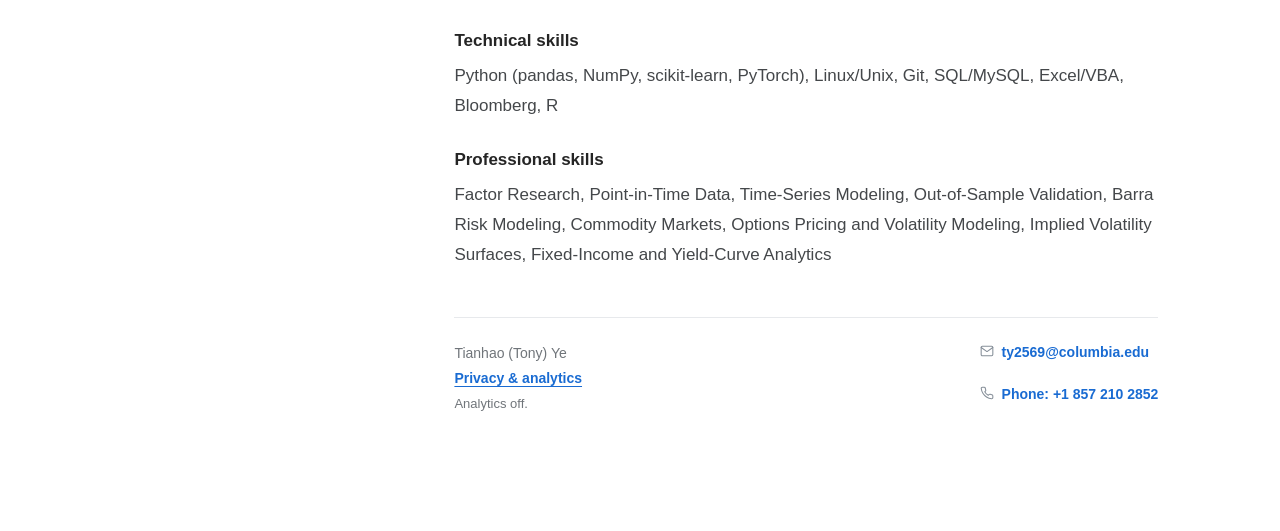
==== commit 91c9cda4: "Sync quant resume and refine portfolio typography" ====
--- a/index.html
+++ b/index.html
@@ -7,7 +7,7 @@
     <meta name="theme-color" content="#ffffff" />
     <title>Tianhao (Tony) Ye</title>
     <link rel="icon" type="image/svg+xml" href="data:image/svg+xml,%3Csvg xmlns='http://www.w3.org/2000/svg' viewBox='0 0 64 64'%3E%3Crect width='64' height='64' fill='white'/%3E%3Ctext x='32' y='44' text-anchor='middle' font-family='Georgia,serif' font-size='38' fill='%232d4056'%3ETY%3C/text%3E%3C/svg%3E" />
-    <link rel="stylesheet" href="./styles.css?v=20260928-project-dates" />
+    <link rel="stylesheet" href="./styles.css?v=20260929-editorial" />
     <script src="./reading-panels.js?v=20260928-projects" defer></script>
     <script src="./analytics.js" defer></script>
   </head>
@@ -55,7 +55,7 @@
           <div class="contact-links">
             <a href="mailto:ty2569@columbia.edu"><svg class="link-icon" viewBox="0 0 24 24" aria-hidden="true" focusable="false"><use href="./icons.svg?v=2#mail"></use></svg>Email</a>
             <a href="https://www.linkedin.com/in/tony-ye-11b54b263/"><svg class="link-icon" viewBox="0 0 24 24" aria-hidden="true" focusable="false"><use href="./icons.svg?v=2#linkedin"></use></svg>LinkedIn</a>
-            <a href="./resume.pdf?v=7a84b3fec538"><svg class="link-icon" viewBox="0 0 24 24" aria-hidden="true" focusable="false"><use href="./icons.svg?v=2#file-text"></use></svg>Résumé <span class="file-type">PDF</span></a>
+            <a href="./resume.pdf?v=e4f50bce1c96"><svg class="link-icon" viewBox="0 0 24 24" aria-hidden="true" focusable="false"><use href="./icons.svg?v=2#file-text"></use></svg>Résumé <span class="file-type">PDF</span></a>
             <a href="https://www.instagram.com/tonyyth_/" target="_blank" rel="noopener noreferrer" aria-label="Instagram: @tonyyth_"><svg class="link-icon" viewBox="0 0 24 24" aria-hidden="true" focusable="false"><use href="./icons.svg?v=2#instagram"></use></svg>Instagram</a>
             <a href="https://github.com/Tonyye1016" target="_blank" rel="noopener noreferrer"><svg class="link-icon" viewBox="0 0 24 24" aria-hidden="true" focusable="false"><use href="./icons.svg?v=2#github"></use></svg>GitHub</a>
           </div>
@@ -73,7 +73,7 @@
             <p>I am proficient in Python and SQL and work comfortably in Linux/Unix environments. I have a solid foundation in machine learning and closely follow advances in ML research.</p>
             <p>I currently serve as a teaching assistant for Professor <a class="entity-link" href="https://www.engineering.columbia.edu/faculty-staff/directory/daniel-bienstock" target="_blank" rel="noopener noreferrer">Daniel Bienstock</a>’s course, IEOR E4525: Machine Learning for Financial Engineering &amp; Operations Research. I am also working on a research project for <a class="entity-link" href="https://www.wellington.com/en" target="_blank" rel="noopener noreferrer">Wellington Management</a>, evaluating large language models relative to human analysts in fundamental financial analysis.</p>
             <p>This summer, I interned in quantitative research at <a class="entity-link" href="https://www.mingshiim.com/" target="_blank" rel="noopener noreferrer">Mingshi Investment Management</a>, a Shanghai-based systematic equity hedge fund with US$10B in AUM, where I conducted alpha research. My work focused on equity alpha factors, Barra-based risk neutralization, ensemble signal modeling, and out-of-sample validation. I translated ideas from academic and sell-side research into reproducible investment pipelines using point-in-time data and realistic trading constraints.</p>
-            <p>You can find more about my background on <a href="https://www.linkedin.com/in/tony-ye-11b54b263/"><svg class="link-icon" viewBox="0 0 24 24" aria-hidden="true" focusable="false"><use href="./icons.svg?v=2#linkedin"></use></svg>LinkedIn</a> or in my <a href="./resume.pdf?v=7a84b3fec538"><svg class="link-icon" viewBox="0 0 24 24" aria-hidden="true" focusable="false"><use href="./icons.svg?v=2#file-text"></use></svg>résumé</a>.</p>
+            <p>You can find more about my background on <a href="https://www.linkedin.com/in/tony-ye-11b54b263/"><svg class="link-icon" viewBox="0 0 24 24" aria-hidden="true" focusable="false"><use href="./icons.svg?v=2#linkedin"></use></svg>LinkedIn</a> or in my <a href="./resume.pdf?v=e4f50bce1c96"><svg class="link-icon" viewBox="0 0 24 24" aria-hidden="true" focusable="false"><use href="./icons.svg?v=2#file-text"></use></svg>résumé</a>.</p>
             </div>
           </section>
 
@@ -113,14 +113,15 @@
               <div class="timeline-content">
               <div class="entry-heading">
                 <h3><a class="entity-link" href="https://www.mingshiim.com/" target="_blank" rel="noopener noreferrer">Mingshi Investment Management</a></h3>
-                <p class="date">May. 2026 –Aug. 2026</p>
+                <p class="date">May. 2026 – Aug. 2026</p>
               </div>
               <p class="entry-role">Quantitative Research Intern <span class="place">Shanghai, China</span></p>
               <ul>
-                <li>Engineered alpha factors across intraday market microstructure, financial statements, and analyst forecasts covering A-share universe; after industry and MSCI Barra CNE6 risk factor neutralization, identified 10+ factors with low correlation to the existing factor library and annual cross-sectional Rank IC ≥ 3.5% against forward VWAP returns.</li>
+                <li>Engineered A-share alphas from intraday, fundamental, and analyst forecasts; orthogonalized signals against industry and Barra CNE6 exposures, yielding 10+ low-correlation signals with annual Rank IC ≥ 3.5% against next VWAP returns.</li>
                 <li>Backtested factors across multiple holding periods via Rank IC, IC stability, quantile long-short portfolios, and turnover-adjusted sharpe ratio with realistic round-trip costs; top factors reached a theoretical long-short Sharpe ratio of 2.5+.</li>
                 <li>Designed an event-time IC framework for fundamental features and operator transformations, separating announcement impulse from post-event drift and correcting systematic one-day alignment error via filing-timestamp forensics.</li>
-                <li>Developed and benchmarked PIT, embargoed walk-forward logistic regression, XGBoost, LightGBM, and XGBoost–logistic stacking models using 70+ signals interacted with lagged macro variables; the best achieved 7.5% OOS Barra-neutral Rank IC (+60% vs. the strongest standalone factor) and 1.5 IR versus CSI 1000 after costs and trading constraints.</li>
+                <li>Developed and benchmarked PIT, embargoed walk-forward logistic regression, XGBoost, LightGBM, and stacking models using 70+ signals interacted with lagged macro variables; the best achieved 7.5% OOS Barra-neutral Rank IC (+60% vs. the strongest standalone factor) and 1.5 IR versus CSI 1000 after costs and trading constraints.</li>
+                <li>Built an LLM-assisted research workflow to extend academic and sell-side hypotheses into economically motivated factor variants and reproducible Python experiments, supported by human-reviewed PIT, leakage, testing, and data-lineage controls.</li>
               </ul>
               </div>
               </div>
@@ -182,15 +183,17 @@
             </article>
             <article class="entry project-entry" id="loan-default-prediction">
               <div class="entry-heading">
-                <h3>Loan default prediction</h3>
+                <h3>Machine Learning Project – Loan Default Prediction</h3>
                 <p class="place">New York, NY</p>
               </div>
               <div class="project-meta">
                 <p class="entry-role">Risk Analyst &amp; Team Lead</p>
                 <p class="date">Jan. 2026 – Apr. 2026</p>
               </div>
-              <p>Built a Python/scikit-learn pipeline to predict charge-offs across 1.6 million consumer loans. Screened 150 raw fields for information available at loan origination, then applied imputation, scaling, and dimensionality reduction.</p>
-              <p>Compared logistic regression, random forest, and KNN using cross-validated grid search. The selected logistic regression model achieved 0.69 AUROC on the most recent 10% holdout. Key predictors included interest rate, term, FICO, and debt-to-income ratio.</p>
+              <ul>
+                <li>Built a Python/scikit-learn pipeline to predict charge-offs using 1.6M consumer loan records, screening 150 raw fields for availability at loan origination and combining missing-value imputation, feature scaling, and dimensionality reduction.</li>
+                <li>Compared logistic regression, random forest, and k-nearest-neighbor classifiers through cross-validated grid search; selected logistic regression, achieving 0.69 AUROC on the most recent 10% holdout and identifying interest rate, term, FICO score, and debt-to-income ratio as key risk drivers.</li>
+              </ul>
             </article>
             </div>
           </section>
@@ -201,20 +204,17 @@
             <article class="entry education-entry" id="columbia-education">
               <div class="entry-heading">
                 <h3><a class="entity-link" href="https://www.columbia.edu/" target="_blank" rel="noopener noreferrer">Columbia University</a></h3>
-                <p class="date">Aug 2025 – Dec 2026 (expected)</p>
+                <p class="date">Aug. 2025 – Dec. 2026 (expected)</p>
               </div>
               <p class="education-departments"><a class="entity-link" href="https://ieor.columbia.edu/" target="_blank" rel="noopener noreferrer">IEOR Department</a></p>
               <p>M.S. in Operations Research <span class="detail">GPA 3.60</span></p>
-              <div class="coursework" role="group" aria-label="Columbia University coursework">
+              <div class="coursework" role="group" aria-label="Columbia University coursework" tabindex="0">
+                <ul class="coursework-row">
+                  <li>Financial Engineering</li>
+                  <li>Machine Learning</li>
+                </ul>
                 <ul class="coursework-row">
                   <li>Quantitative Risk Management</li>
-                  <li>Machine Learning for OR and FE</li>
-                  <li>Deep Learning for OR and FE</li>
-                  <li>Stochastic Models</li>
-                </ul>
-                <ul class="coursework-row">
-                  <li>Optimization Models and Methods</li>
-                  <li>Simulation</li>
                   <li>Data-Driven Methods in Finance</li>
                 </ul>
               </div>
@@ -222,11 +222,11 @@
             <article class="entry education-entry" id="boston-education">
               <div class="entry-heading">
                 <h3><a class="entity-link" href="https://www.bu.edu/" target="_blank" rel="noopener noreferrer">Boston University</a></h3>
-                <p class="date">May 2025</p>
+                <p class="date">May. 2025</p>
               </div>
               <p class="education-departments"><a class="entity-link" href="https://www.bu.edu/math/" target="_blank" rel="noopener noreferrer">Department of Mathematics &amp; Statistics</a><a class="entity-link" href="https://www.bu.edu/econ/" target="_blank" rel="noopener noreferrer">Department of Economics</a></p>
               <p>B.A. in Economics and Mathematics <span class="detail">Cum Laude</span></p>
-              <div class="coursework" role="group" aria-label="Boston University coursework">
+              <div class="coursework" role="group" aria-label="Boston University coursework" tabindex="0">
                 <ul class="coursework-row">
                   <li>Time Series and Forecasting</li>
                   <li>Probability &amp; Statistics</li>
@@ -248,12 +248,12 @@
             <h2 id="skills-title">Skills</h2>
             <dl class="skills">
               <div>
-                <dt>Programming &amp; tools</dt>
-                <dd>Python (pandas, NumPy, scikit-learn, PyTorch), R, MySQL, Excel, Tableau, Bloomberg, Linux.</dd>
+                <dt>Technical skills</dt>
+                <dd>Python (pandas, NumPy, scikit-learn, PyTorch), Linux/Unix, Git, SQL/MySQL, Excel/VBA, Bloomberg, R</dd>
               </div>
               <div>
-                <dt>Research &amp; risk</dt>
-                <dd>Factor research, Barra risk models, out-of-sample validation, time-series modeling, machine learning, deep learning, optimization, VaR / Expected Shortfall, stress testing, scenario and sensitivity analysis.</dd>
+                <dt>Professional skills</dt>
+                <dd>Factor Research, Point-in-Time Data, Time-Series Modeling, Out-of-Sample Validation, Barra Risk Modeling, Commodity Markets, Options Pricing and Volatility Modeling, Implied Volatility Surfaces, Fixed-Income and Yield-Curve Analytics</dd>
               </div>
             </dl>
           <footer>
--- a/styles.css
+++ b/styles.css
@@ -1,24 +1,15 @@
-@font-face {
-  font-family: "IBM Plex Sans";
-  font-style: normal;
-  font-weight: 400 600;
-  font-stretch: 100%;
-  font-display: swap;
-  src: url("./fonts-preview/ibm-plex-sans-400.woff2") format("woff2");
-  unicode-range: U+0000-00FF, U+0131, U+0152-0153, U+02BB-02BC, U+02C6, U+02DA, U+02DC, U+0304, U+0308, U+0329, U+2000-206F, U+20AC, U+2122, U+2191, U+2193, U+2212, U+2215, U+FEFF, U+FFFD;
-}
-
 :root {
   color-scheme: light;
   --paper: #fff;
-  --ink: #25292e;
-  --muted: #5d626a;
-  --link: #325e86;
-  --rule: #dcdfe3;
+  --ink: #252525;
+  --muted: #70757a;
+  --link: #196bd2;
+  --rule: #e7e9ec;
   --profile-width: clamp(18rem, 26vw, 25rem);
   --serif: Georgia, "Times New Roman", serif;
   --sans: -apple-system, BlinkMacSystemFont, "Segoe UI", "Helvetica Neue", Arial, sans-serif;
-  --content-sans: "IBM Plex Sans", "Segoe UI", "Helvetica Neue", Arial, sans-serif;
+  --content-sans: -apple-system, BlinkMacSystemFont, "Segoe UI", "Helvetica Neue", Arial, sans-serif;
+  --reading-width: 44rem;
 }
 
 * { box-sizing: border-box; }
@@ -48,10 +39,10 @@
   color: #858e98;
 }
 .profile-panel .link-icon { color: #a0a6ae; }
-.entity-link { color: #286599; }
+.entity-link { color: var(--link); }
 .affiliation-school .entity-link { color: inherit; }
 p { margin: 0 0 1rem; }
-.page { margin-left: var(--profile-width); padding: 4.5rem clamp(2rem, 3vw, 4rem) 2.75rem; }
+.page { margin-left: var(--profile-width); padding: 5rem clamp(3.5rem, 6vw, 7rem) 3.5rem; }
 .profile-panel {
   position: fixed;
   inset: 0 auto 0 0;
@@ -129,23 +120,24 @@
 .contact-links a { display: flex; align-items: center; gap: .45rem; color: #edf1f4; white-space: nowrap; }
 .contact-links .link-icon { flex: 0 0 1.1em; width: 1.1em; height: 1.1em; margin: 0; }
 .file-type { font-size: .75rem; color: #b4c0ca; margin-left: .15rem; }
-.page-body { width: min(100%, 822px); margin: 0 auto; }
-main { min-width: 0; color: #424a54; font-family: var(--content-sans); font-weight: 400; line-height: 1.85; }
-section { margin: 0 0 2.9rem; }
-section + section { border-top: 1px solid var(--rule); padding-top: 2.75rem; }
+.page-body { width: min(100%, var(--reading-width)); margin: 0 auto; }
+main { min-width: 0; color: #44474a; font-family: var(--content-sans); font-size: 1.0625rem; font-weight: 400; line-height: 1.75; overflow-wrap: break-word; }
+main p { margin-bottom: 1.3rem; }
+section { margin: 0 0 3.75rem; }
+section + section { border-top: 1px solid var(--rule); padding-top: 3.5rem; }
 .reading-panel { min-width: 0; }
 .panel-content { min-width: 0; width: 100%; }
 .panel-content > :last-child { margin-bottom: 0; }
-h2 { margin: 0 0 1.15rem; color: #38424d; font: 500 1.6rem/1.4 var(--content-sans); letter-spacing: -.015em; }
-h3 { margin: 0; color: #38424d; font-size: 1rem; line-height: 1.65; font-weight: 500; }
-.entry + .entry { margin-top: 1.8rem; }
+h2 { margin: 0 0 1.65rem; color: var(--ink); font: 700 1.875rem/1.3 var(--content-sans); letter-spacing: -.025em; }
+h3 { margin: 0; color: var(--ink); font-size: 1.0625rem; line-height: 1.5; font-weight: 600; }
+.entry + .entry { margin-top: 2.75rem; }
 .entry-heading { display: flex; align-items: baseline; justify-content: space-between; gap: .3rem 1rem; flex-wrap: wrap; }
-.date { margin: 0; flex-shrink: 0; color: var(--muted); font-size: .875rem; font-variant-numeric: tabular-nums; }
-.entry-role { margin: .1rem 0 .6rem; }
+.entry-heading .date, .project-meta .date { margin: 0; flex-shrink: 0; color: var(--muted); font-size: .875rem; font-variant-numeric: tabular-nums; }
+.entry .entry-role { margin: .35rem 0 .85rem; }
 .project-meta { display: flex; align-items: baseline; justify-content: space-between; gap: .1rem 1rem; flex-wrap: wrap; }
 .project-entry .place { margin: 0; }
 .place { color: var(--muted); font-size: .875rem; margin-left: .75rem; white-space: nowrap; }
-.experience-timeline .entry { margin: 0; padding-bottom: 2.5rem; }
+.experience-timeline .entry { margin: 0; padding-bottom: 3.25rem; }
 .experience-timeline .entry:last-child { padding-bottom: 0; }
 .timeline-content { position: relative; padding-left: 2rem; }
 .timeline-content::before {
@@ -171,10 +163,10 @@
   background: #d6dde4;
 }
 .experience-timeline .entry-heading { display: flex; flex-direction: column; align-items: flex-start; gap: .35rem; }
-.experience-timeline .entry:not(:last-child) .timeline-content::after { bottom: -2.5rem; }
+.experience-timeline .entry:not(:last-child) .timeline-content::after { bottom: -3.25rem; }
 .experience-timeline .date { order: -1; margin: 0; }
 ul { margin: .6rem 0 0; padding-left: 1.1rem; }
-li { padding-left: .2rem; margin-bottom: .5rem; }
+li { padding-left: .2rem; margin-bottom: .8rem; }
 li::marker { color: #929aa3; font-size: .75em; }
 .research-note { color: var(--muted); font-size: .8125rem; margin: .7rem 0 0; }
 .education-entry p { margin-bottom: .35rem; }
@@ -188,7 +180,7 @@
   overflow-x: auto;
   margin: .65rem 0 0;
   color: var(--muted);
-  font-size: .8125rem;
+  font-size: .875rem;
   line-height: 1.5;
 }
 .coursework-row {
@@ -201,12 +193,13 @@
   padding: 0 .25rem 0 1rem;
 }
 .coursework-row li { flex: 0 0 auto; margin: 0; padding-left: 0; white-space: nowrap; }
+.coursework:focus-visible { outline: 2px solid var(--link); outline-offset: 5px; }
 .skills { margin: 0; }
-.skills > div { margin-bottom: .75rem; }
-.skills dt { font-weight: 500; }
+.skills > div { margin-bottom: 1.5rem; }
+.skills dt { margin-bottom: .35rem; color: var(--ink); font-weight: 600; }
 .skills dd { margin: 0; }
 footer { border-top: 1px solid var(--rule); margin-top: 3rem; padding: 1.4rem 0 0; display: flex; flex-wrap: wrap; justify-content: space-between; gap: .5rem 1rem; color: var(--muted); font-size: .875rem; }
-footer p { margin: 0; }
+main footer p { margin: 0; }
 .footer-contacts { display: grid; gap: .6rem; max-width: 100%; font-style: normal; line-height: 1.65; }
 .footer-contacts a { display: grid; grid-template-columns: 1em minmax(0, 1fr); align-items: start; gap: .5rem; overflow-wrap: anywhere; }
 .footer-contacts .link-icon { margin: .25em 0 0; }
@@ -229,7 +222,7 @@
 @media (max-width: 1100px) {
   .profile-panel { position: relative; width: 100%; text-align: left; overflow: hidden; }
   .profile-panel::before { position: absolute; inset: -1rem; width: auto; background-position: center 44%; }
-  .profile-inner { width: min(100% - 4rem, 822px); margin: 0 auto; padding: 3rem 0 2.5rem; gap: 2rem; }
+  .profile-inner { width: min(100% - 7rem, var(--reading-width)); margin: 0 auto; padding: 3rem 0 2.5rem; gap: 2rem; }
   .profile-intro { position: relative; padding-right: 12rem; }
   .portrait { position: absolute; top: 0; right: 0; width: 9rem; margin: 0; }
   .profile-nav { flex-direction: row; flex-wrap: wrap; gap: .3rem 1.25rem; align-items: center; margin-top: 1.5rem; }
@@ -241,15 +234,17 @@
   .profile-contact { display: flex; align-items: flex-end; justify-content: space-between; flex-wrap: wrap; gap: 1rem 2rem; }
   .profile-location { margin: 0; }
   .contact-links { justify-content: flex-start; }
-  .page { margin-left: 0; padding: 2.75rem 2rem; }
+  .page { margin-left: 0; padding: 3.5rem clamp(3.5rem, 7vw, 5rem); }
 }
 
 @media (max-width: 600px) {
-  .profile-inner { width: calc(100% - 2.5rem); padding: 2rem 0; }
+  .profile-inner { width: calc(100% - 3rem); padding: 2rem 0; }
   .profile-intro { padding-right: 0; }
   .portrait { position: static; width: 7.5rem; margin: 0 0 1.5rem; }
   .profile-nav { column-gap: 1.2rem; }
-  .page { padding: 2.25rem 1.25rem; }
+  .page { padding: 2.75rem 1.5rem; }
+  main { font-size: 1rem; }
+  h2 { font-size: 1.625rem; }
   section { margin-bottom: 2.5rem; }
   section + section { padding-top: 2.25rem; }
   .timeline-content { padding-left: 1.4rem; }
@@ -276,6 +271,7 @@
   .contact-links { justify-content: flex-start; margin-top: .5rem; }
   .page-body { display: block; padding-top: 1.5rem; }
   body { font-size: 10pt; }
+  main { font-size: inherit; }
   h1 { font-size: 25pt; }
   h2 { font-size: 16pt; }
   section { margin-bottom: 1.5rem; }
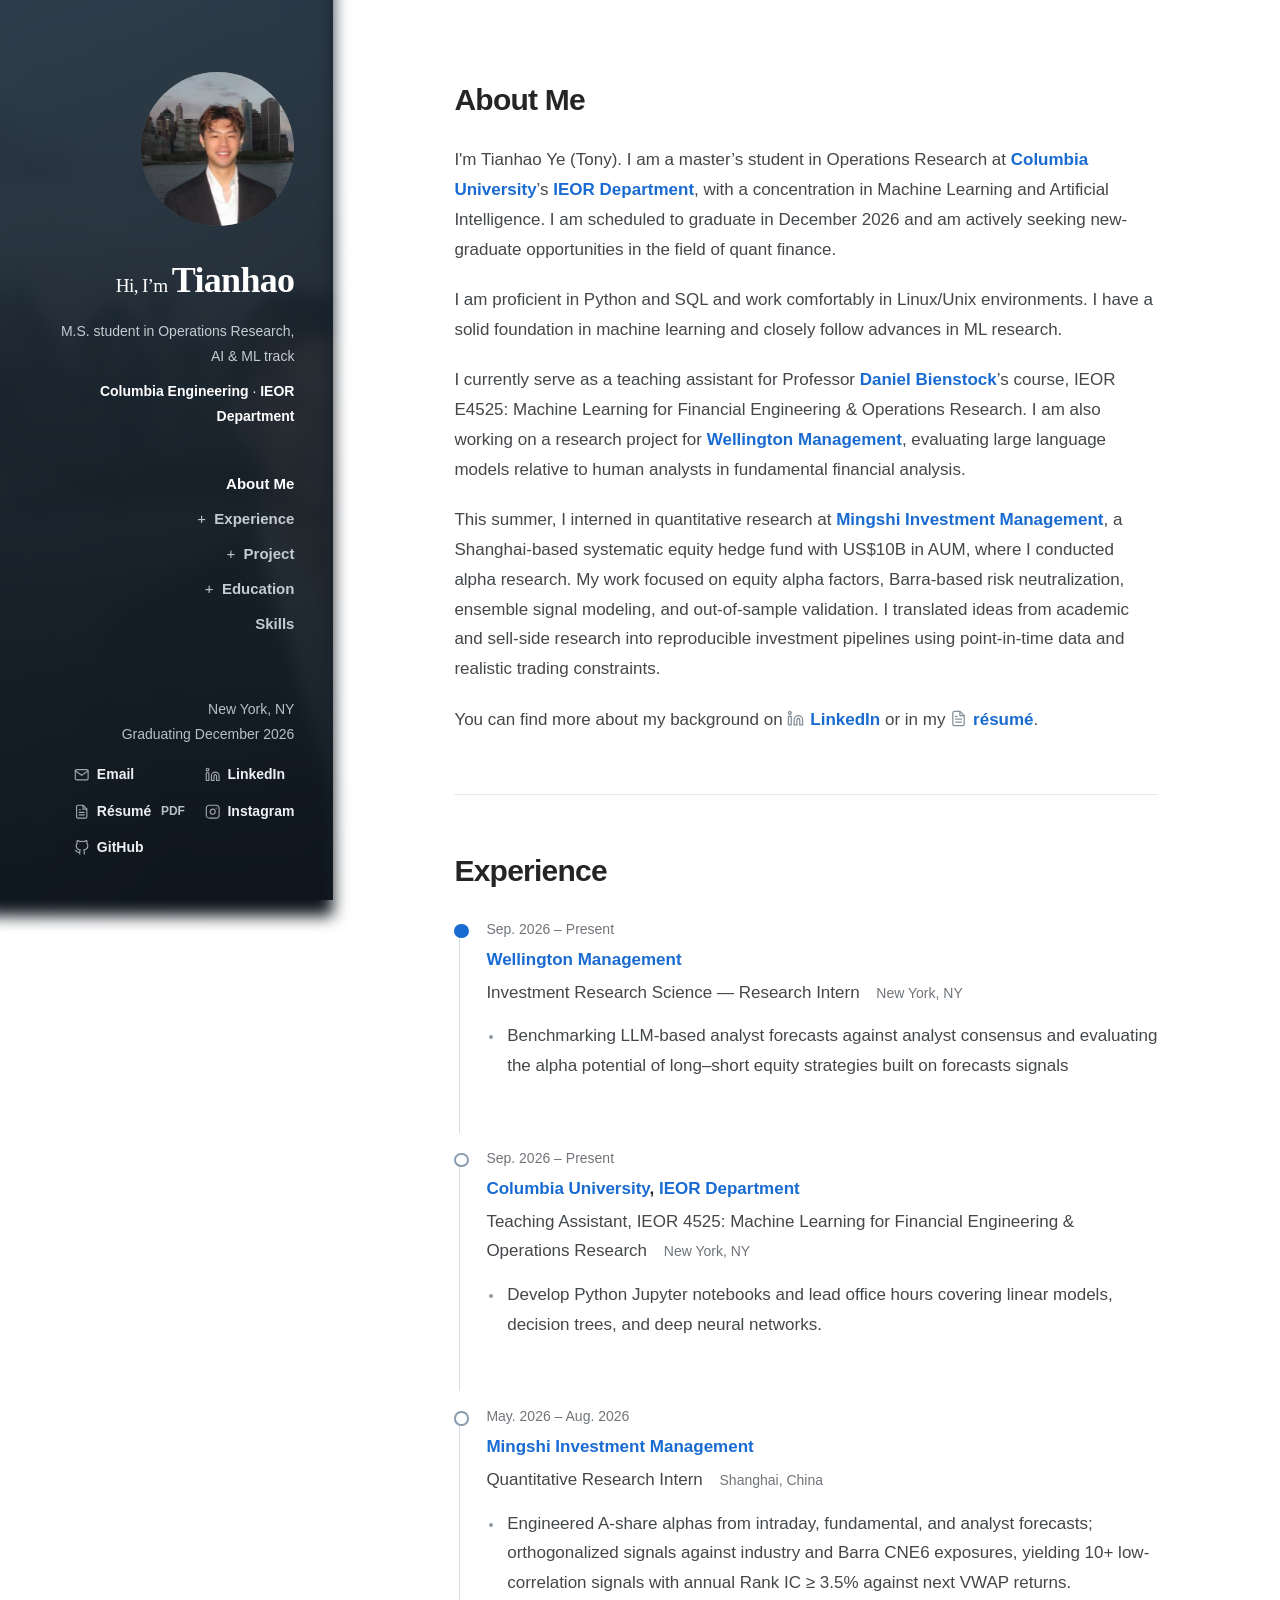
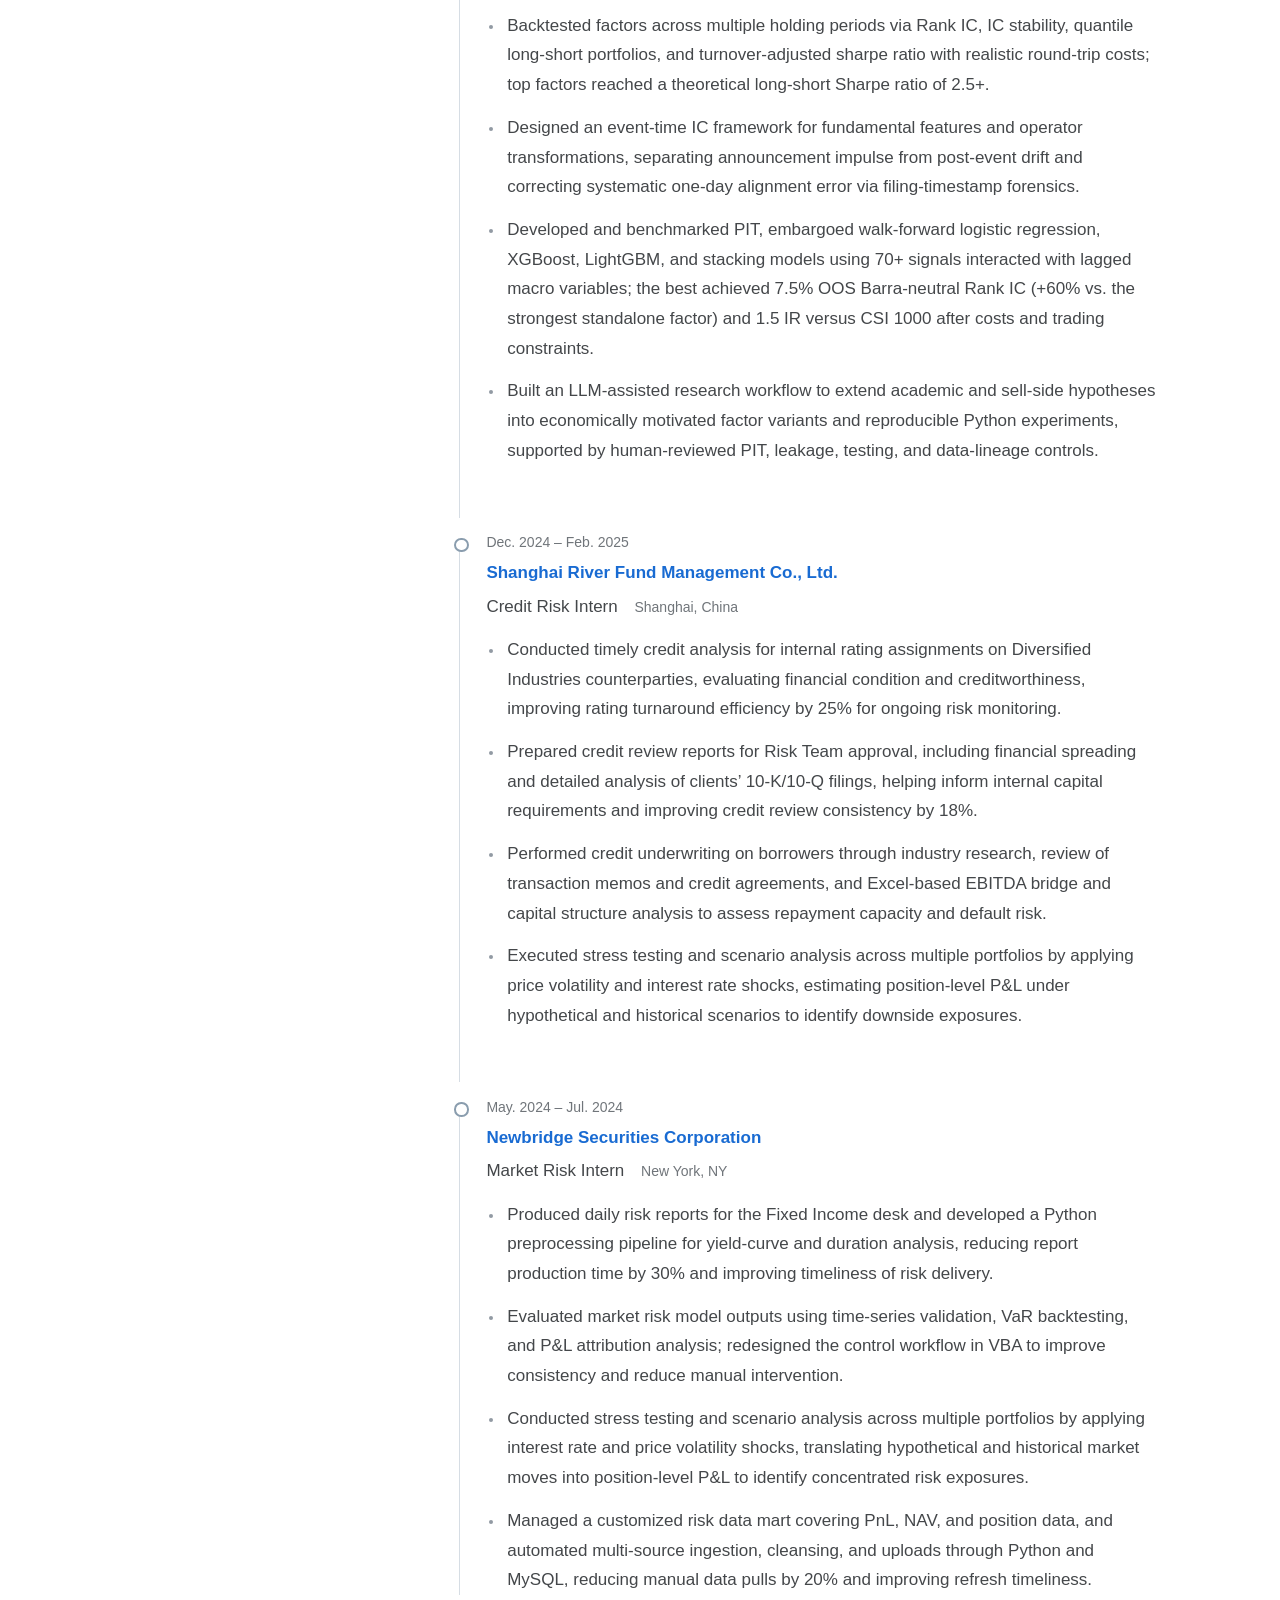
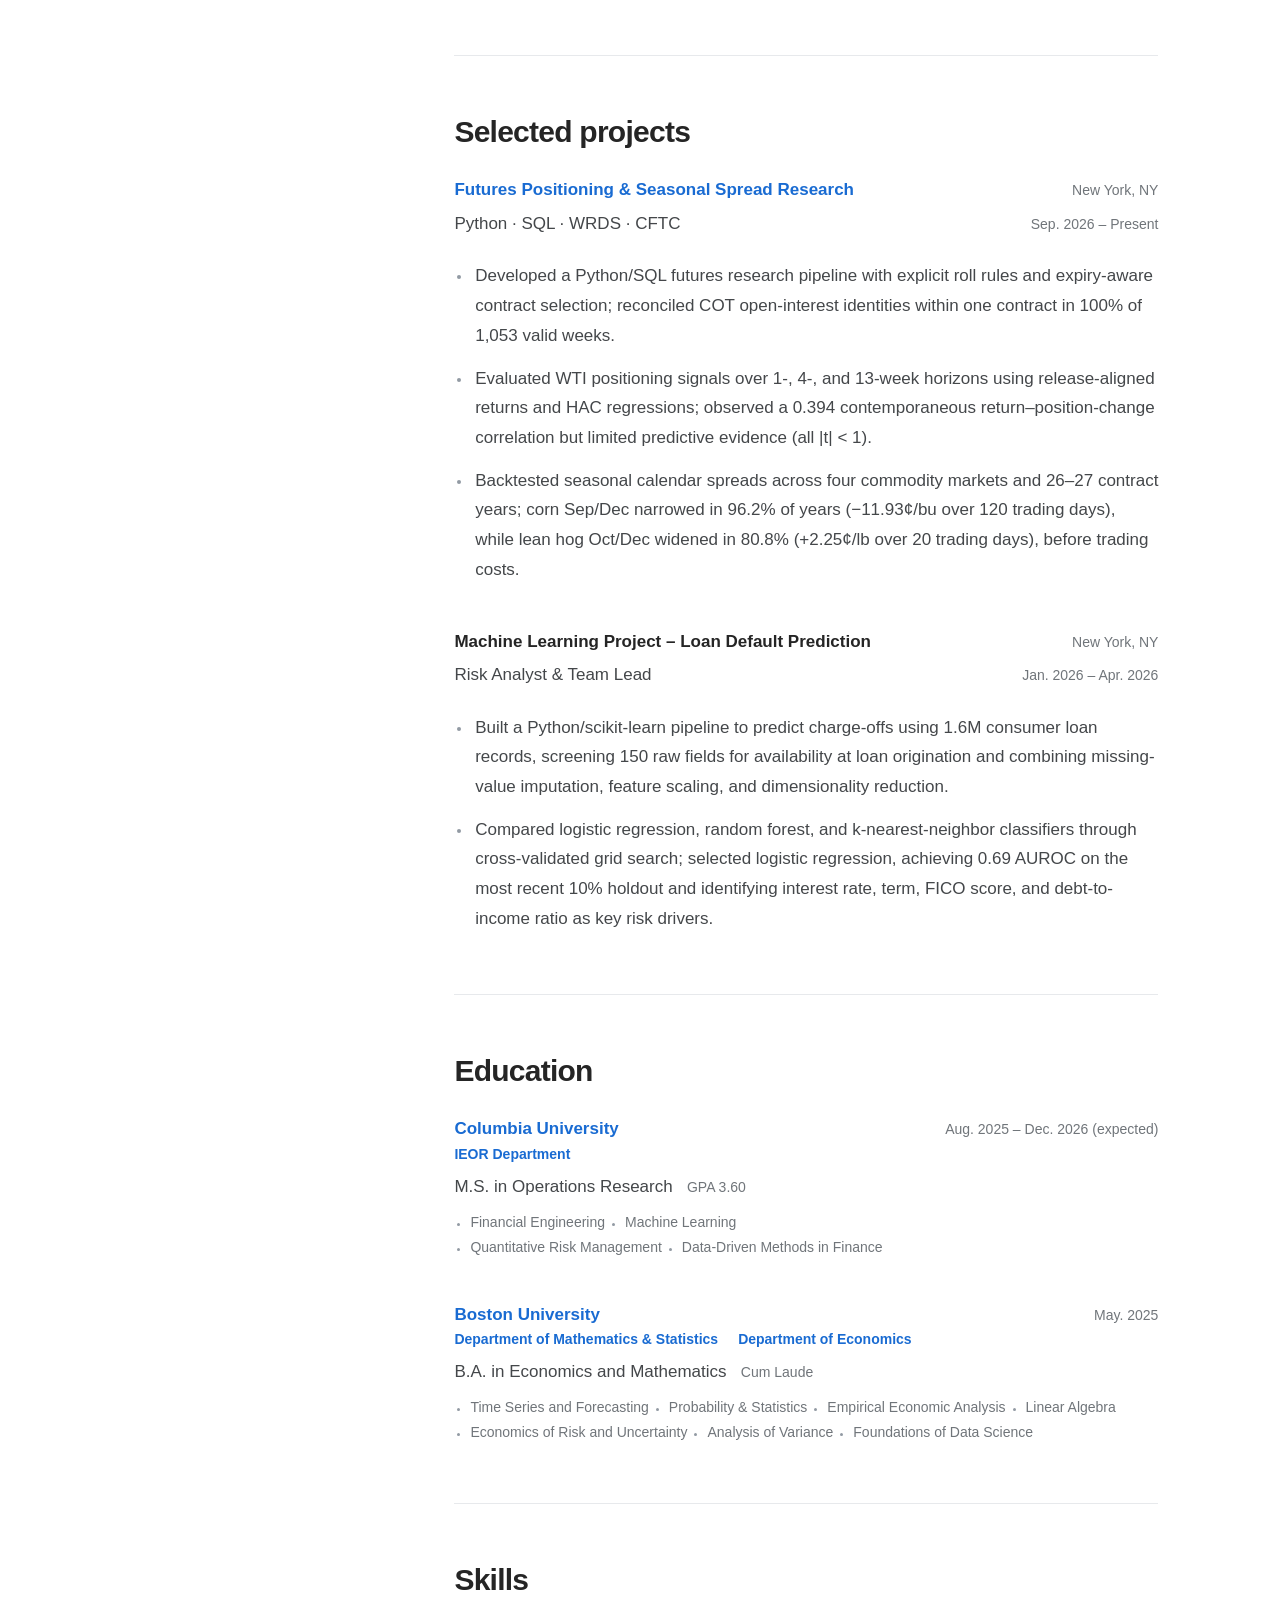
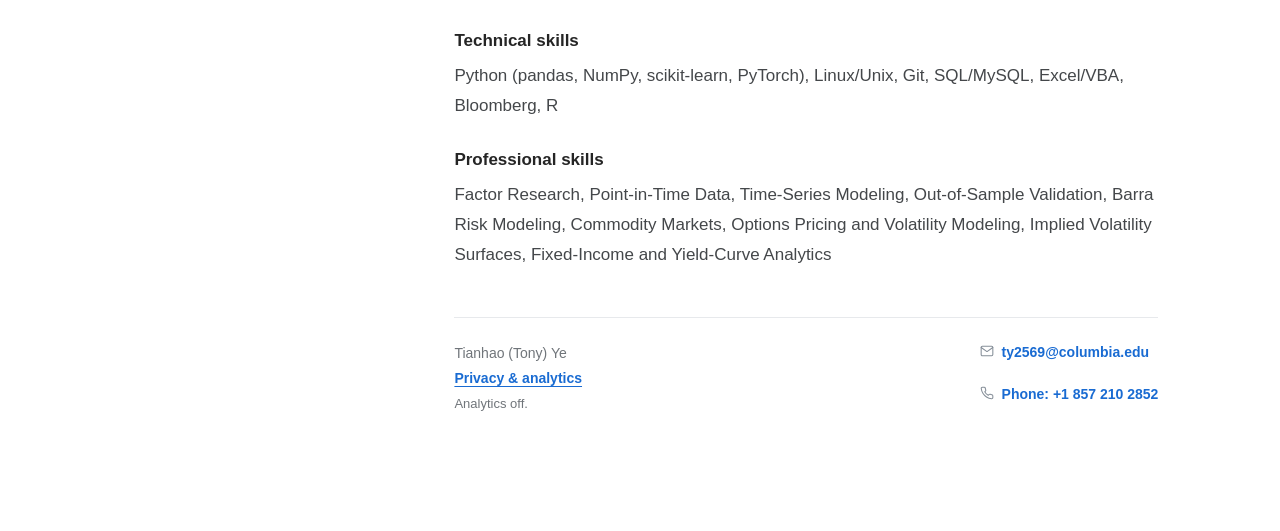
==== commit a386b7f3: "Update Wellington research focus and location" ====
--- a/index.html
+++ b/index.html
@@ -87,9 +87,9 @@
                 <h3><a class="entity-link" href="https://www.wellington.com/en" target="_blank" rel="noopener noreferrer">Wellington Management</a></h3>
                 <p class="date">Sep. 2026 – Present</p>
               </div>
-              <p class="entry-role">Investment Research Science — Research Intern</p>
-              <ul>
-                <li>Researching neural networks and language models versus human analysts in fundamental financial analysis.</li>
+              <p class="entry-role">Investment Research Science — Research Intern <span class="place">New York, NY</span></p>
+              <ul>
+                <li>Benchmarking LLM-based analyst forecasts against analyst consensus and evaluating the alpha potential of long–short equity strategies built on forecasts signals</li>
               </ul>
               </div>
               </div>
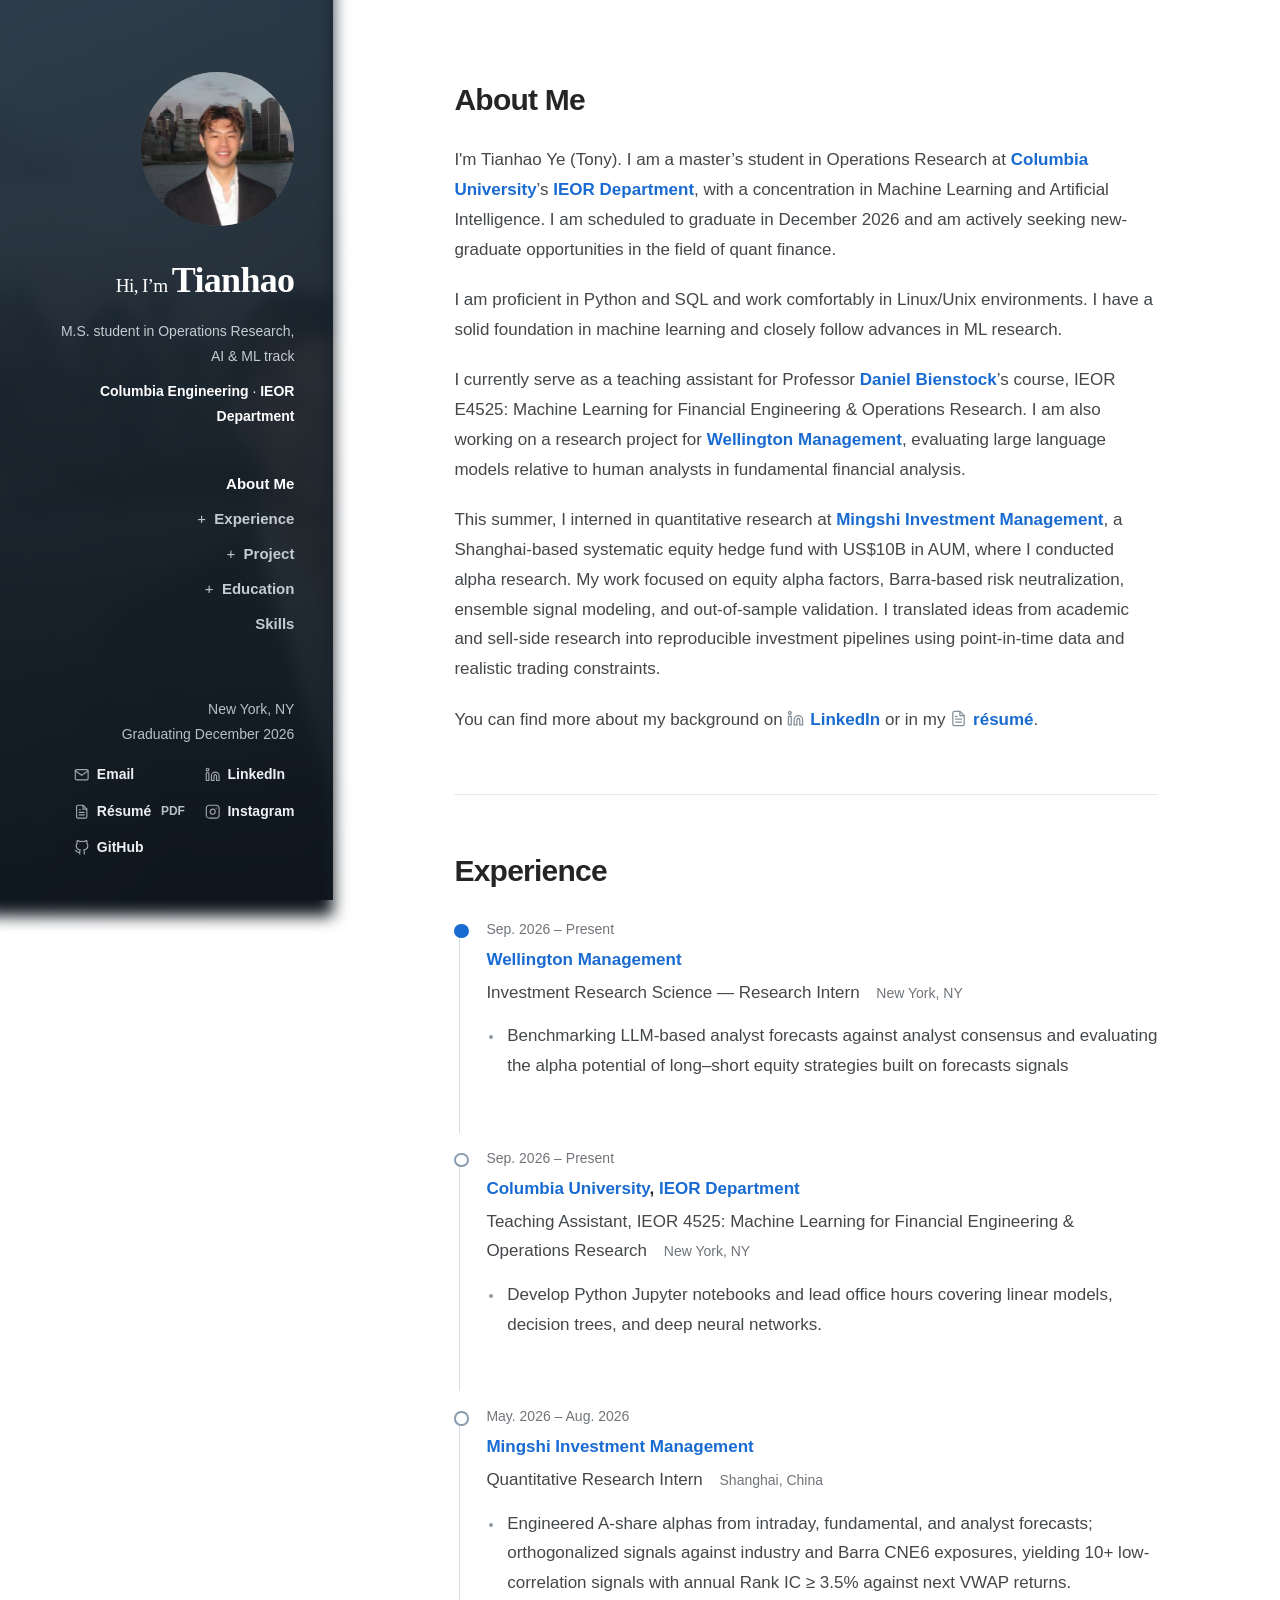
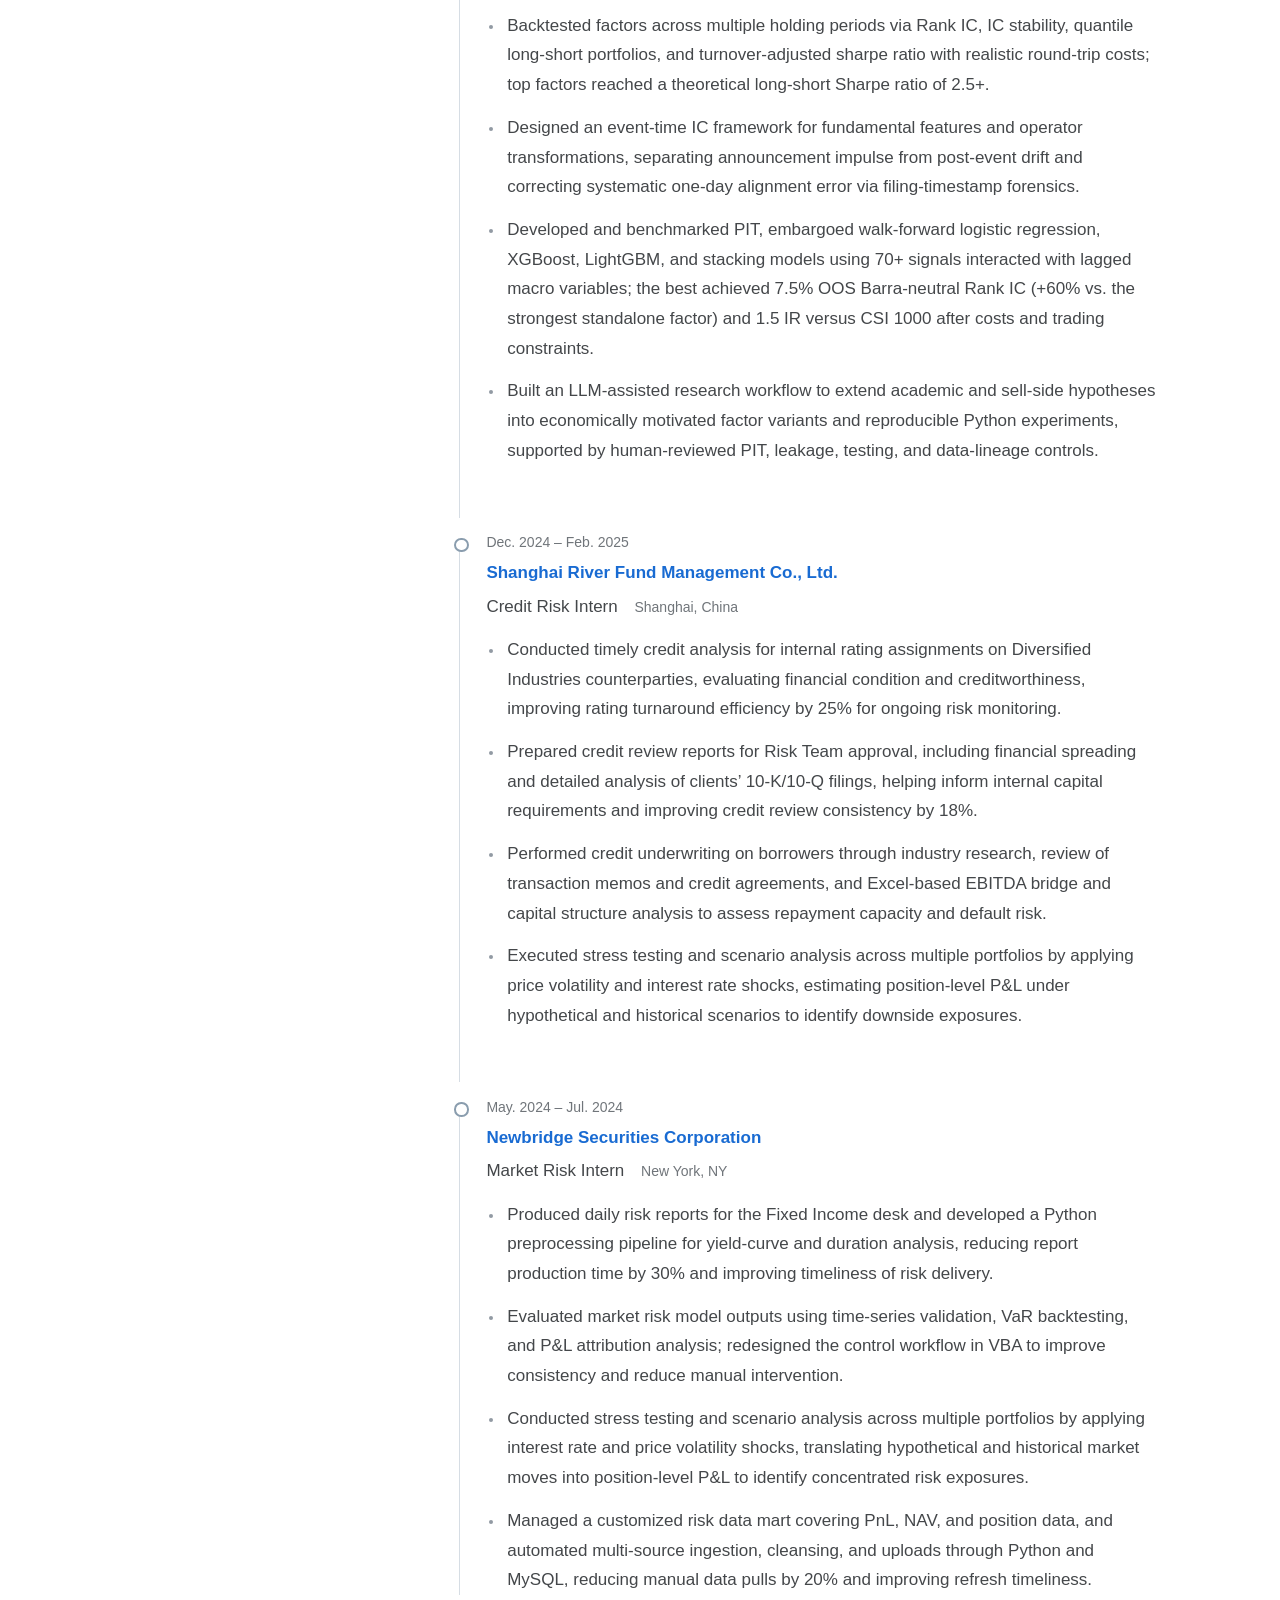
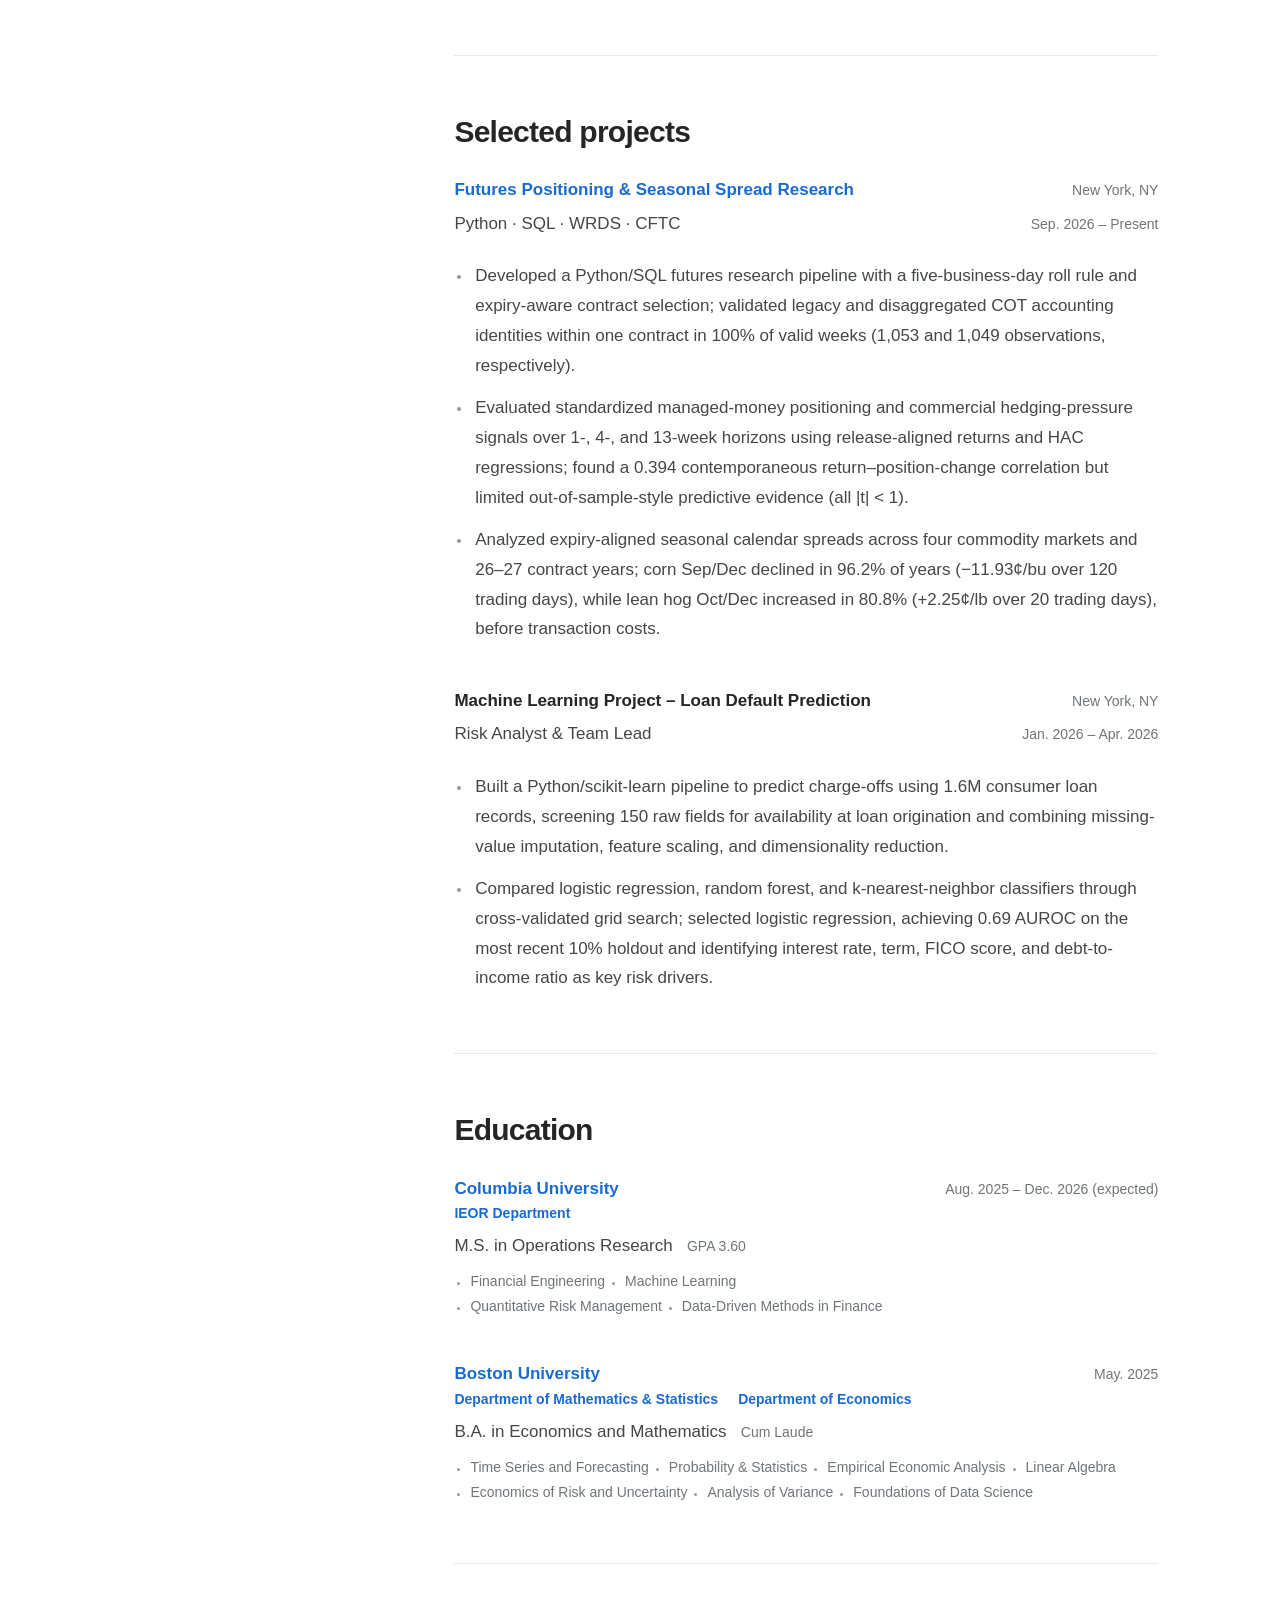
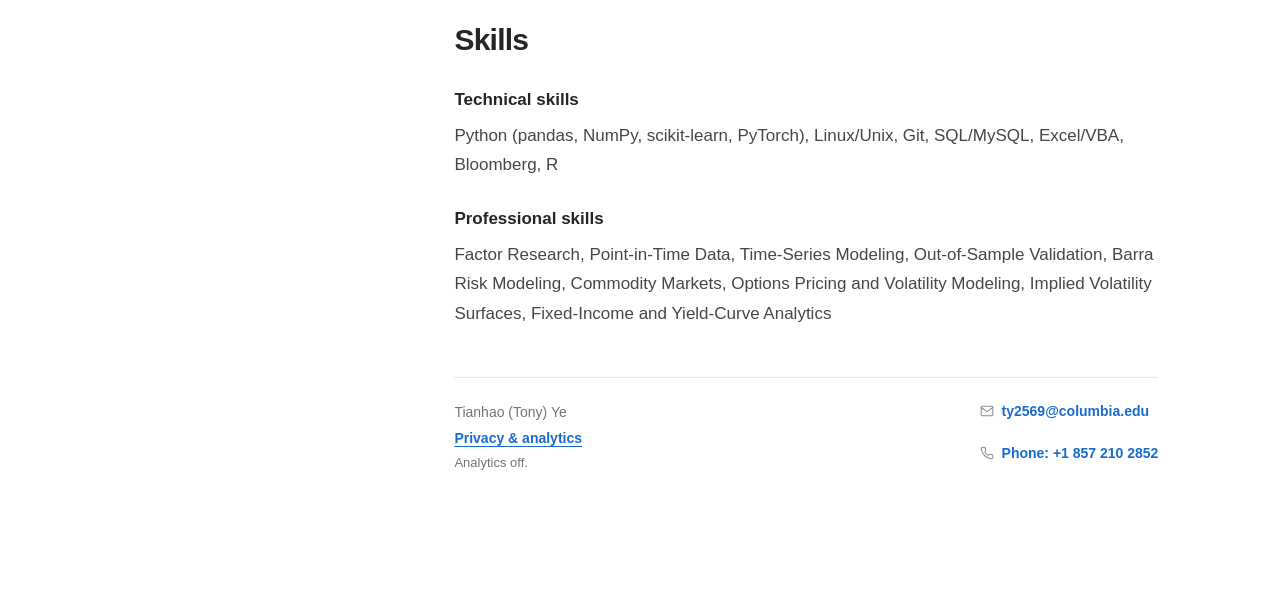
==== commit 67684c71: "Refine futures research methods and results" ====
--- a/index.html
+++ b/index.html
@@ -176,9 +176,9 @@
                 <p class="date">Sep. 2026 – Present</p>
               </div>
               <ul>
-                <li>Developed a Python/SQL futures research pipeline with explicit roll rules and expiry-aware contract selection; reconciled COT open-interest identities within one contract in 100% of 1,053 valid weeks.</li>
-                <li>Evaluated WTI positioning signals over 1-, 4-, and 13-week horizons using release-aligned returns and HAC regressions; observed a 0.394 contemporaneous return–position-change correlation but limited predictive evidence (all |t| &lt; 1).</li>
-                <li>Backtested seasonal calendar spreads across four commodity markets and 26–27 contract years; corn Sep/Dec narrowed in 96.2% of years (−11.93¢/bu over 120 trading days), while lean hog Oct/Dec widened in 80.8% (+2.25¢/lb over 20 trading days), before trading costs.</li>
+                <li>Developed a Python/SQL futures research pipeline with a five-business-day roll rule and expiry-aware contract selection; validated legacy and disaggregated COT accounting identities within one contract in 100% of valid weeks (1,053 and 1,049 observations, respectively).</li>
+                <li>Evaluated standardized managed-money positioning and commercial hedging-pressure signals over 1-, 4-, and 13-week horizons using release-aligned returns and HAC regressions; found a 0.394 contemporaneous return–position-change correlation but limited out-of-sample-style predictive evidence (all |t| &lt; 1).</li>
+                <li>Analyzed expiry-aligned seasonal calendar spreads across four commodity markets and 26–27 contract years; corn Sep/Dec declined in 96.2% of years (−11.93¢/bu over 120 trading days), while lean hog Oct/Dec increased in 80.8% (+2.25¢/lb over 20 trading days), before transaction costs.</li>
               </ul>
             </article>
             <article class="entry project-entry" id="loan-default-prediction">
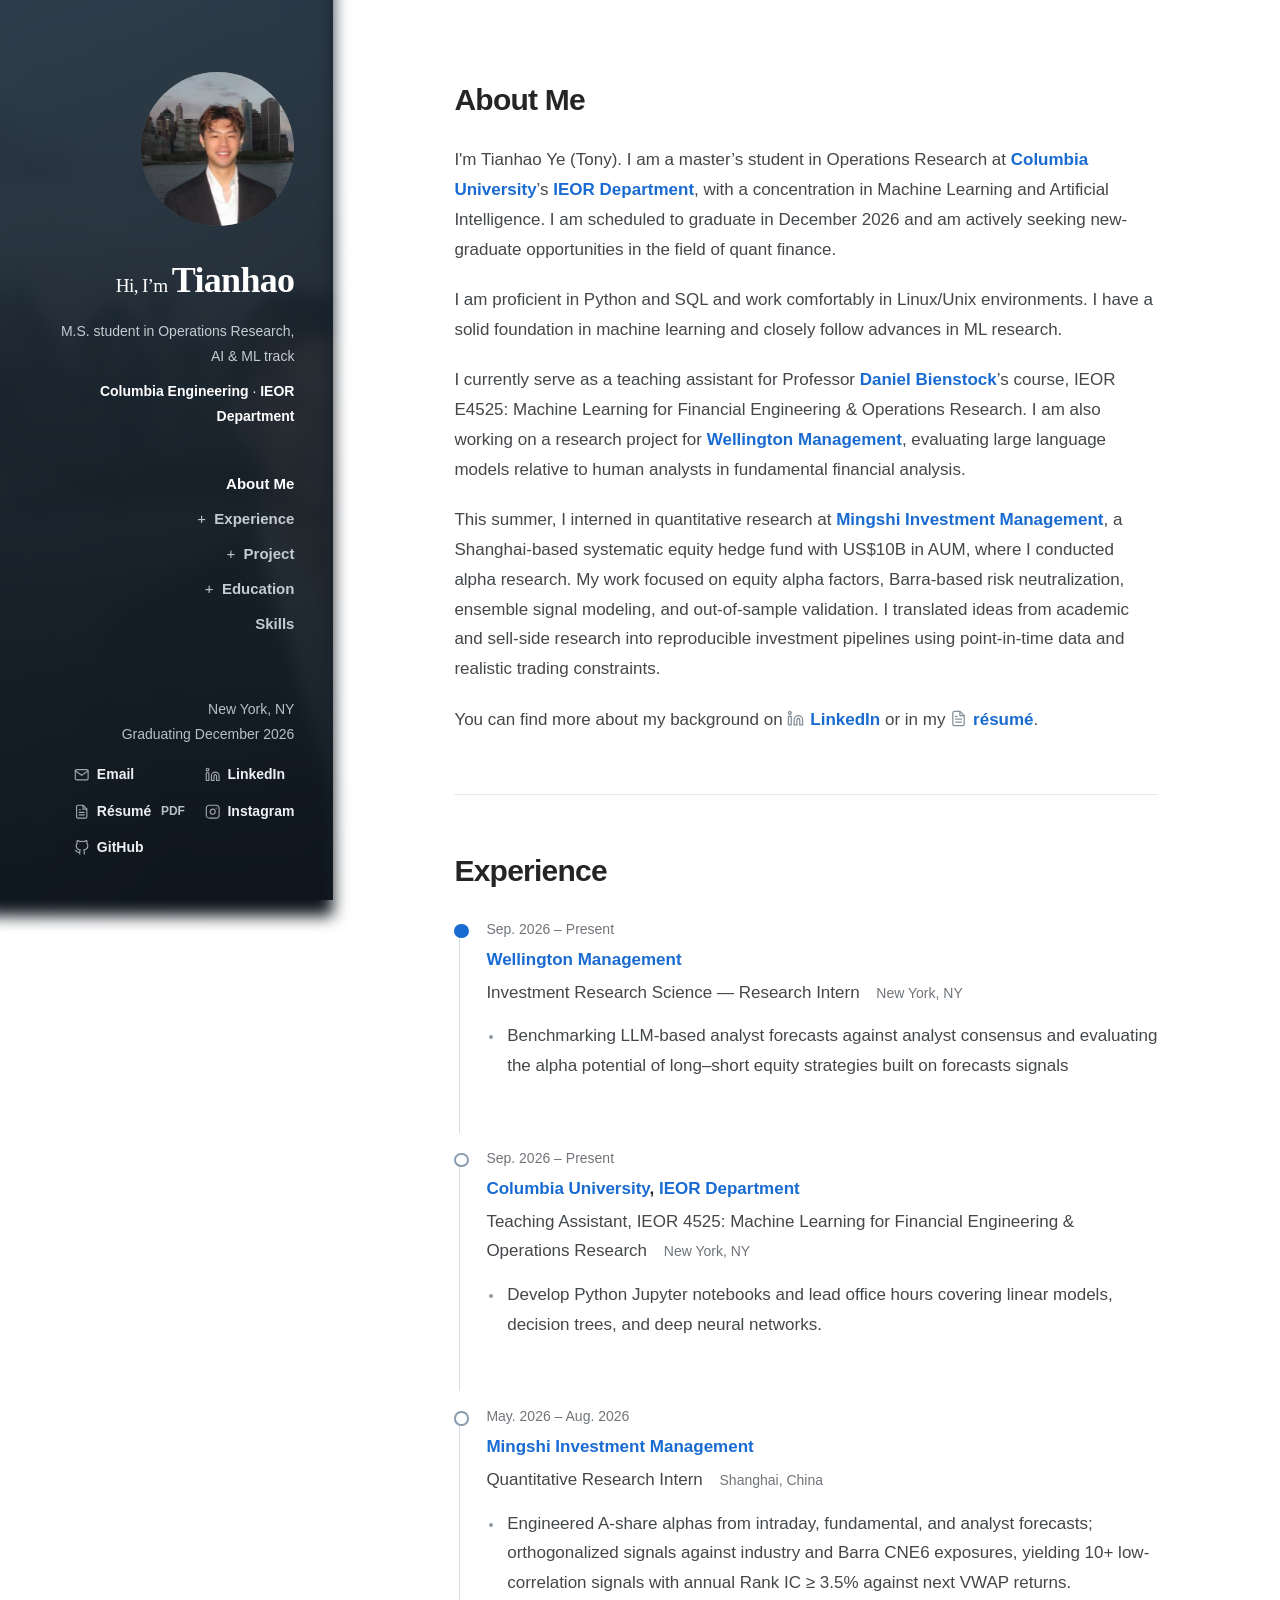
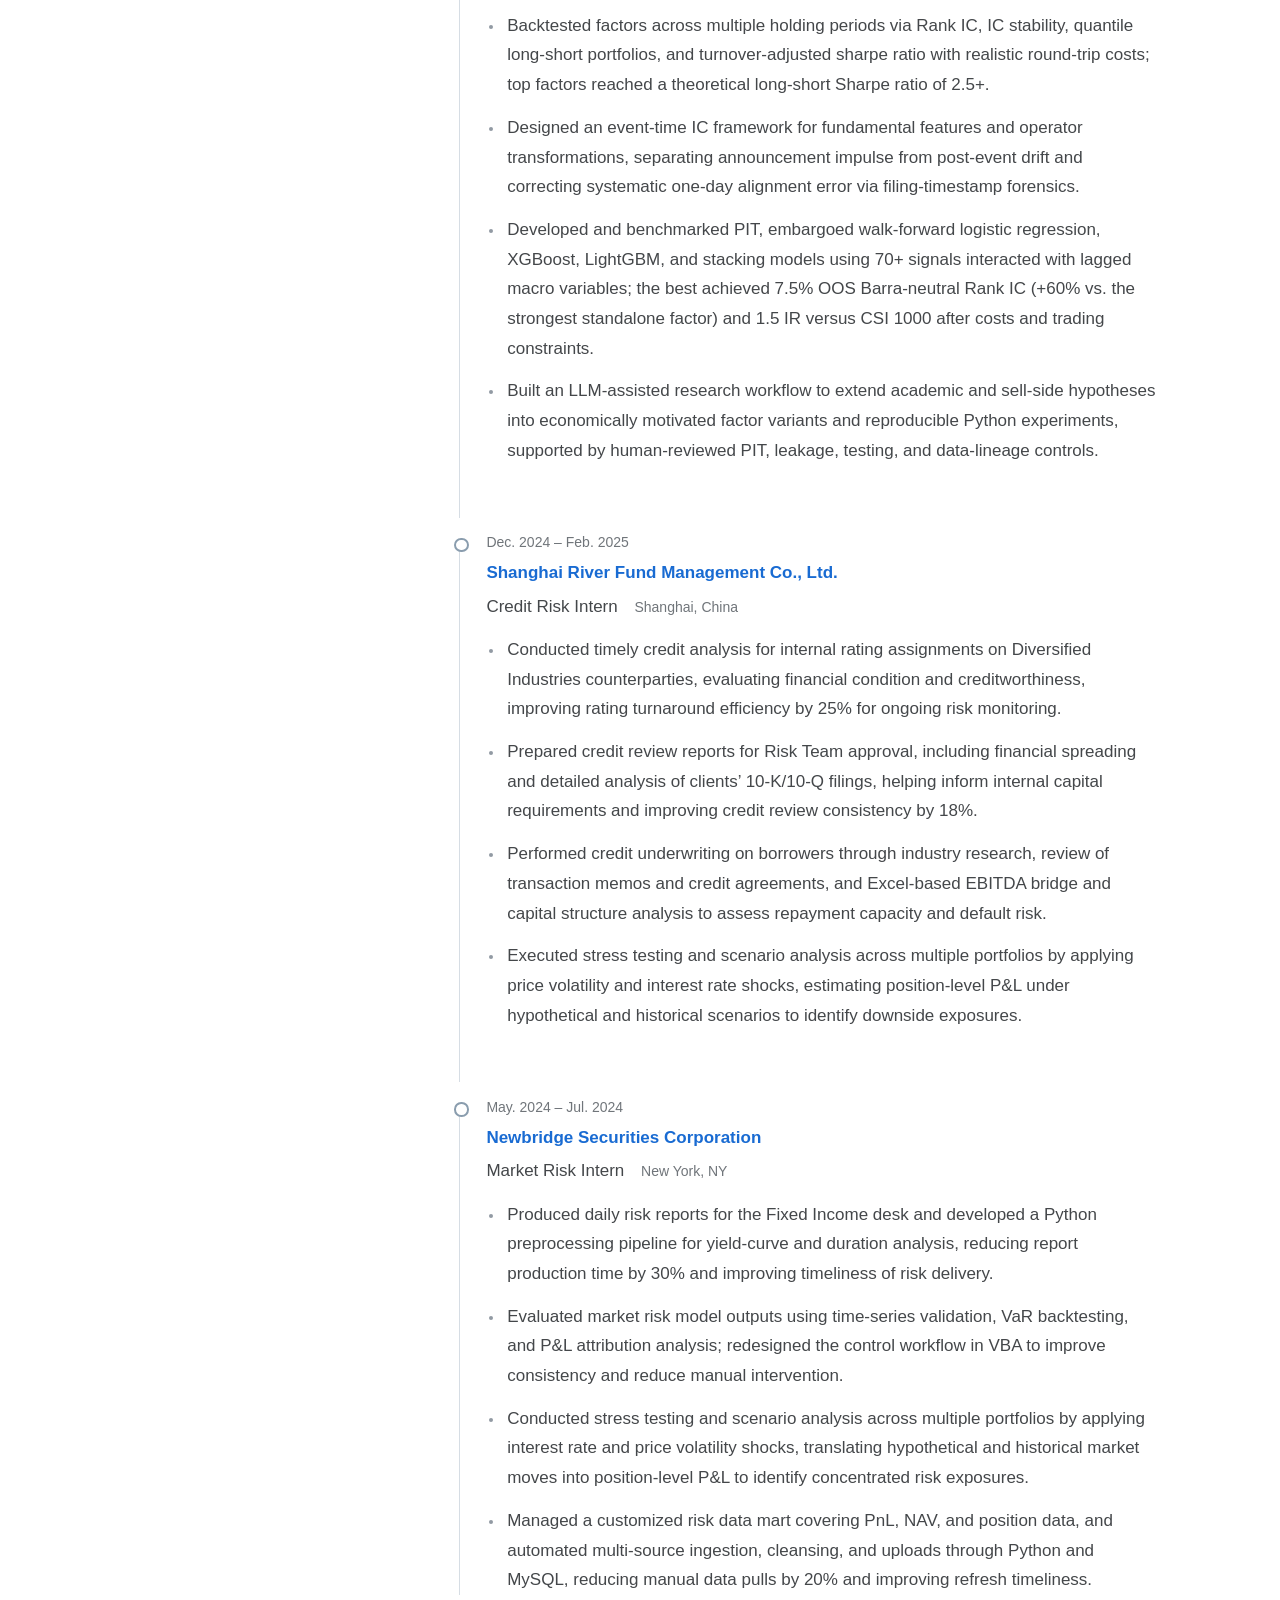
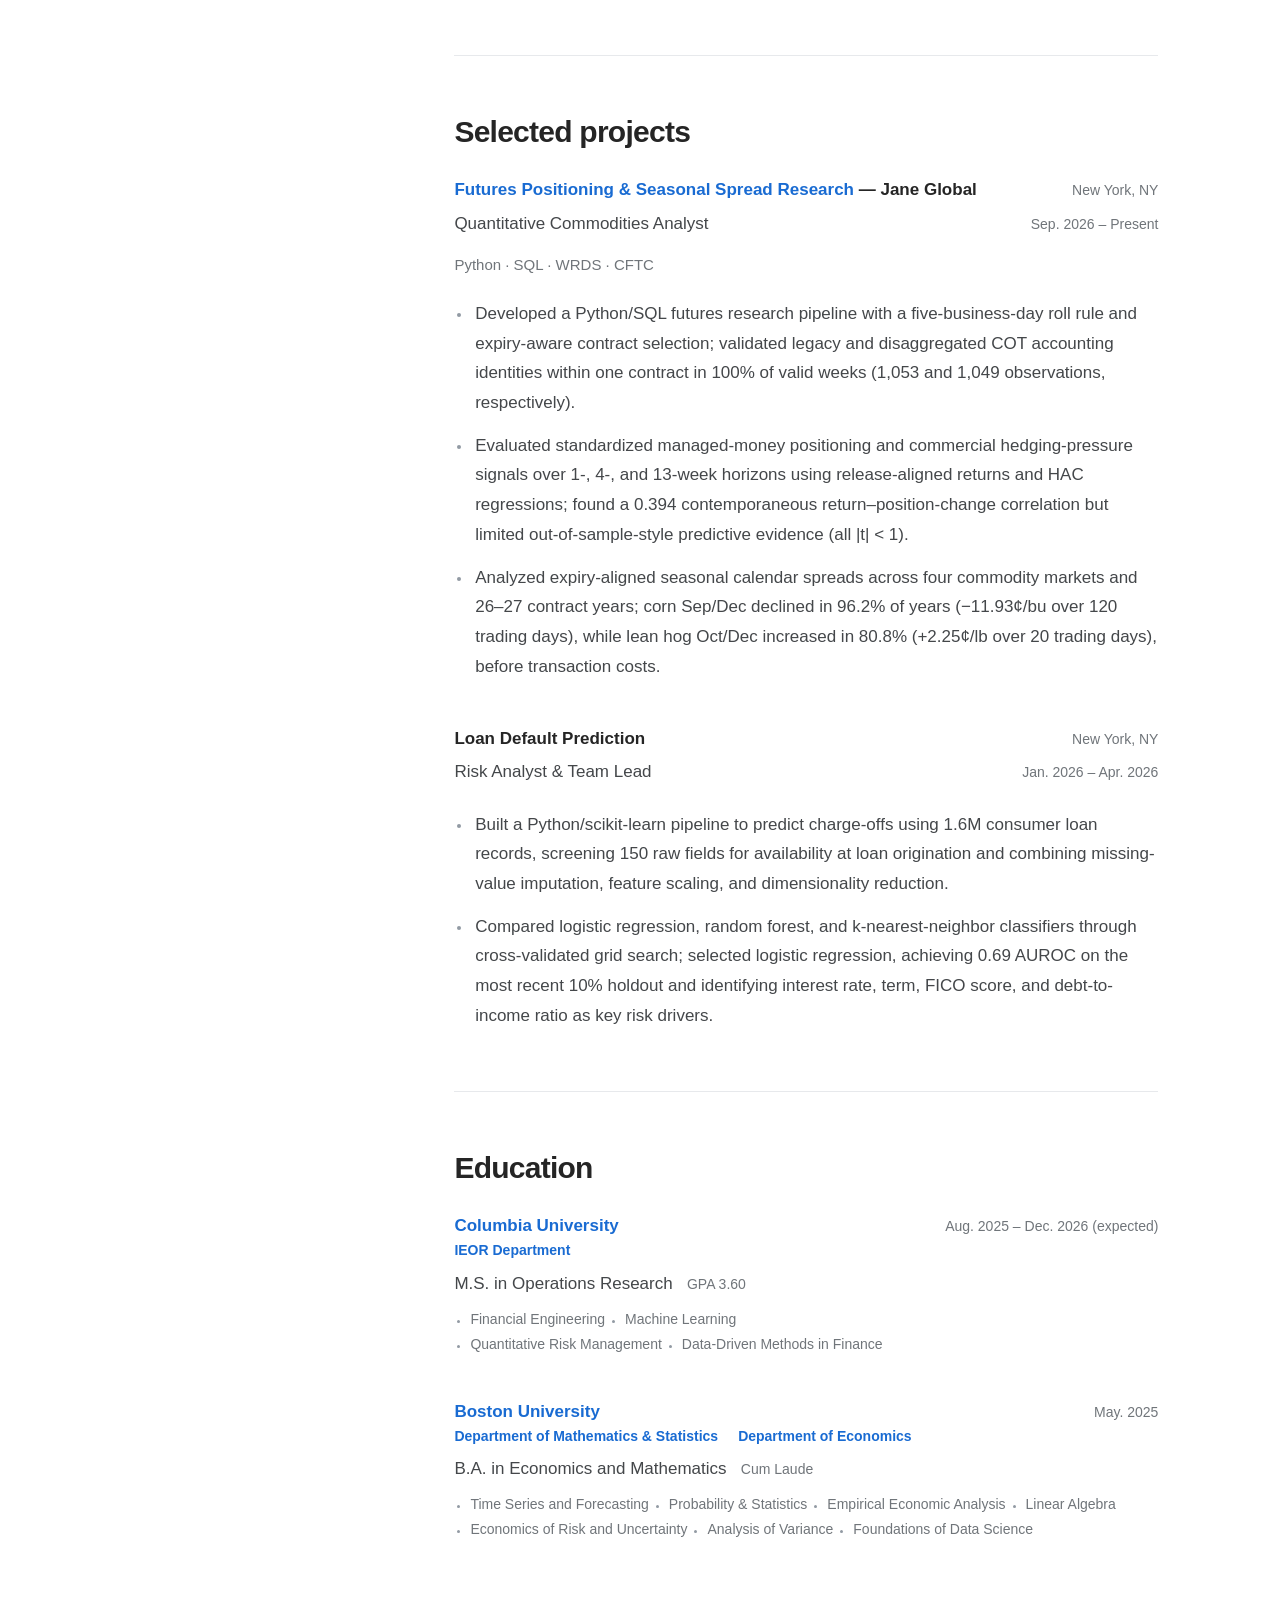
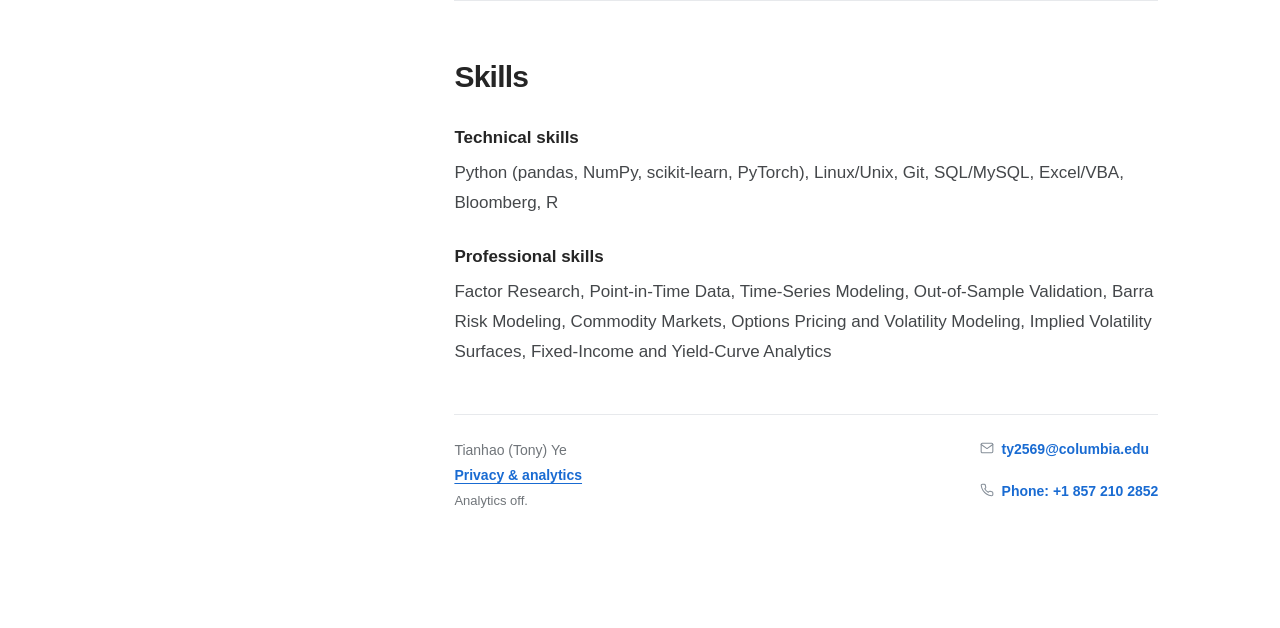
==== commit 9816259d: "Update project titles and commodities analyst role" ====
--- a/index.html
+++ b/index.html
@@ -37,7 +37,7 @@
               <summary>Project</summary>
               <div class="nav-submenu">
                 <a href="#futures-signal-research">Futures signal research</a>
-                <a href="#loan-default-prediction">Loan default prediction</a>
+                <a href="#loan-default-prediction">Loan Default Prediction</a>
               </div>
             </details>
             <details class="nav-group" name="profile-sections" data-section="education">
@@ -168,13 +168,14 @@
             <h2 id="project-title">Selected projects</h2>
             <article class="entry project-entry" id="futures-signal-research">
               <div class="entry-heading">
-                <h3><a class="entity-link" href="https://github.com/Tonyye1016/futures-signal-research" target="_blank" rel="noopener noreferrer">Futures Positioning &amp; Seasonal Spread Research</a></h3>
+                <h3><a class="entity-link" href="https://github.com/Tonyye1016/futures-signal-research" target="_blank" rel="noopener noreferrer">Futures Positioning &amp; Seasonal Spread Research</a> — Jane Global</h3>
                 <p class="place">New York, NY</p>
               </div>
               <div class="project-meta">
-                <p class="entry-role">Python · SQL · WRDS · CFTC</p>
+                <p class="entry-role">Quantitative Commodities Analyst</p>
                 <p class="date">Sep. 2026 – Present</p>
               </div>
+              <p class="secondary">Python · SQL · WRDS · CFTC</p>
               <ul>
                 <li>Developed a Python/SQL futures research pipeline with a five-business-day roll rule and expiry-aware contract selection; validated legacy and disaggregated COT accounting identities within one contract in 100% of valid weeks (1,053 and 1,049 observations, respectively).</li>
                 <li>Evaluated standardized managed-money positioning and commercial hedging-pressure signals over 1-, 4-, and 13-week horizons using release-aligned returns and HAC regressions; found a 0.394 contemporaneous return–position-change correlation but limited out-of-sample-style predictive evidence (all |t| &lt; 1).</li>
@@ -183,7 +184,7 @@
             </article>
             <article class="entry project-entry" id="loan-default-prediction">
               <div class="entry-heading">
-                <h3>Machine Learning Project – Loan Default Prediction</h3>
+                <h3>Loan Default Prediction</h3>
                 <p class="place">New York, NY</p>
               </div>
               <div class="project-meta">
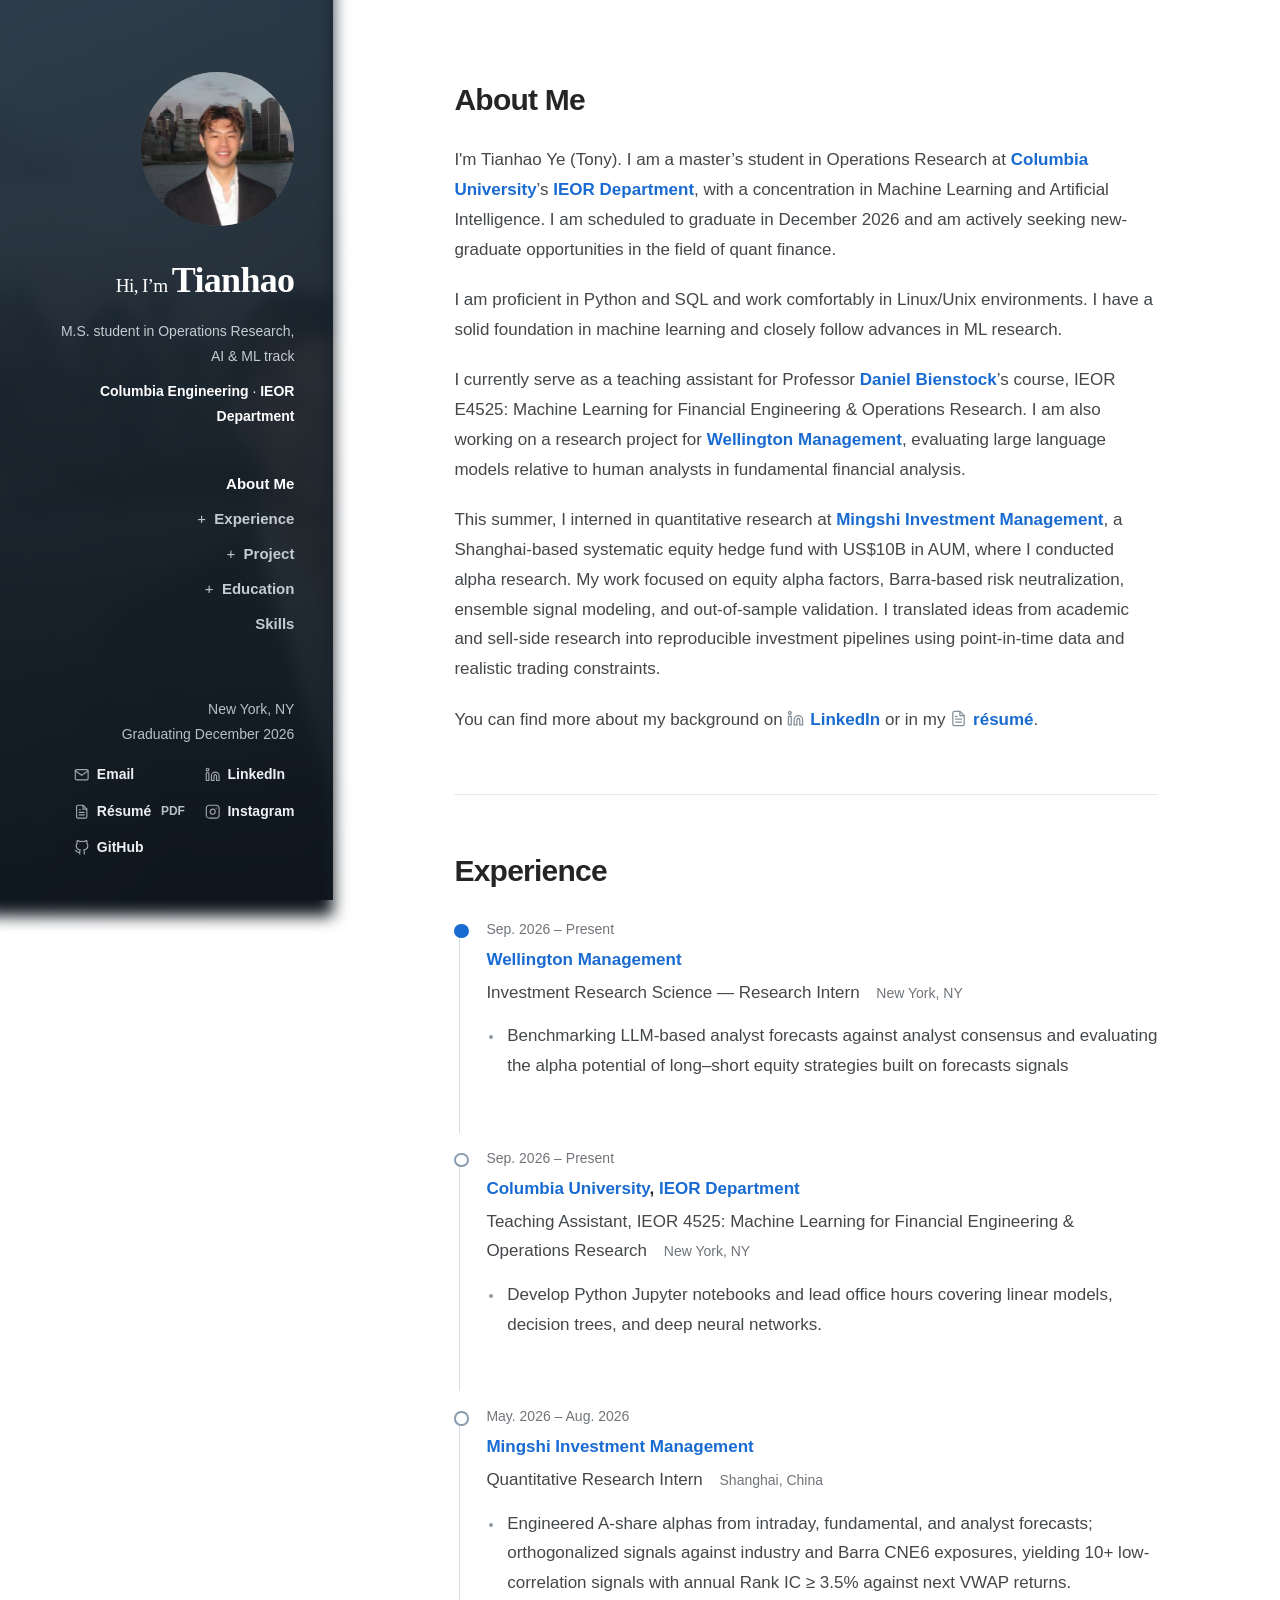
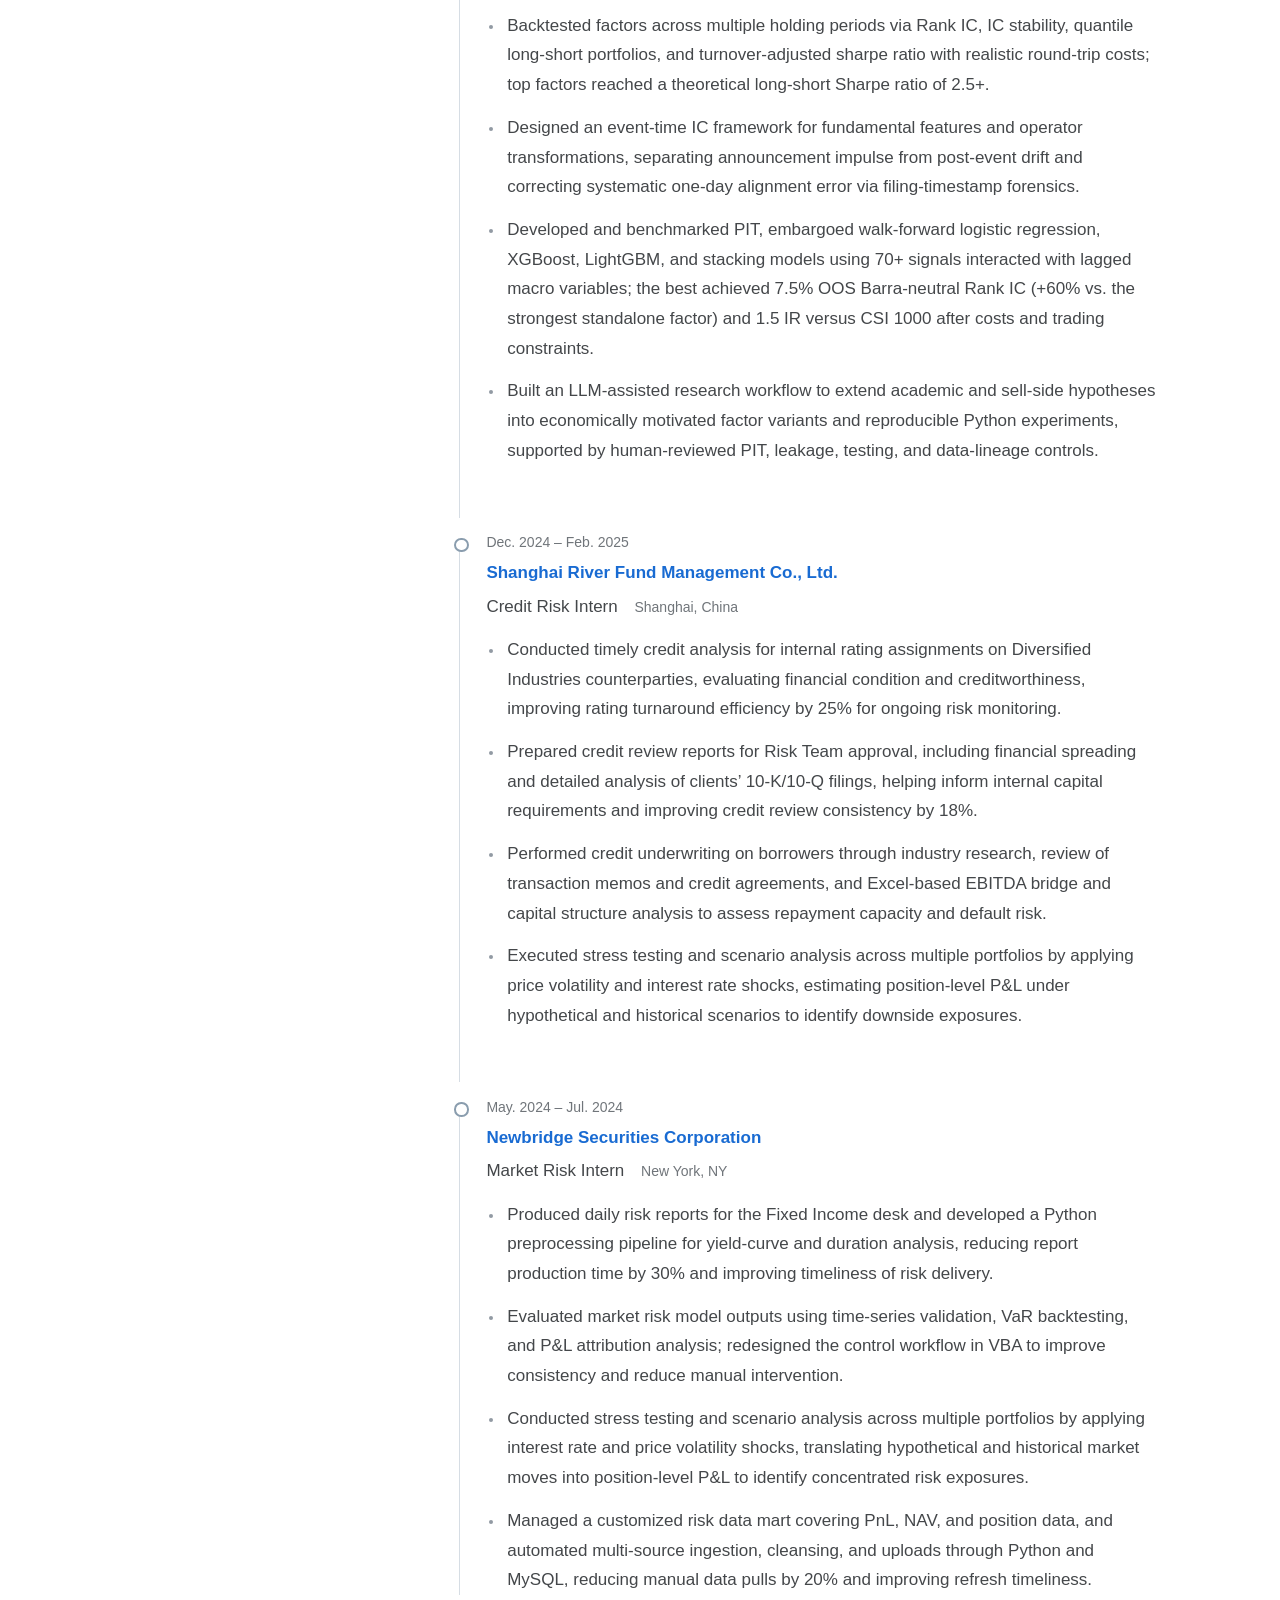
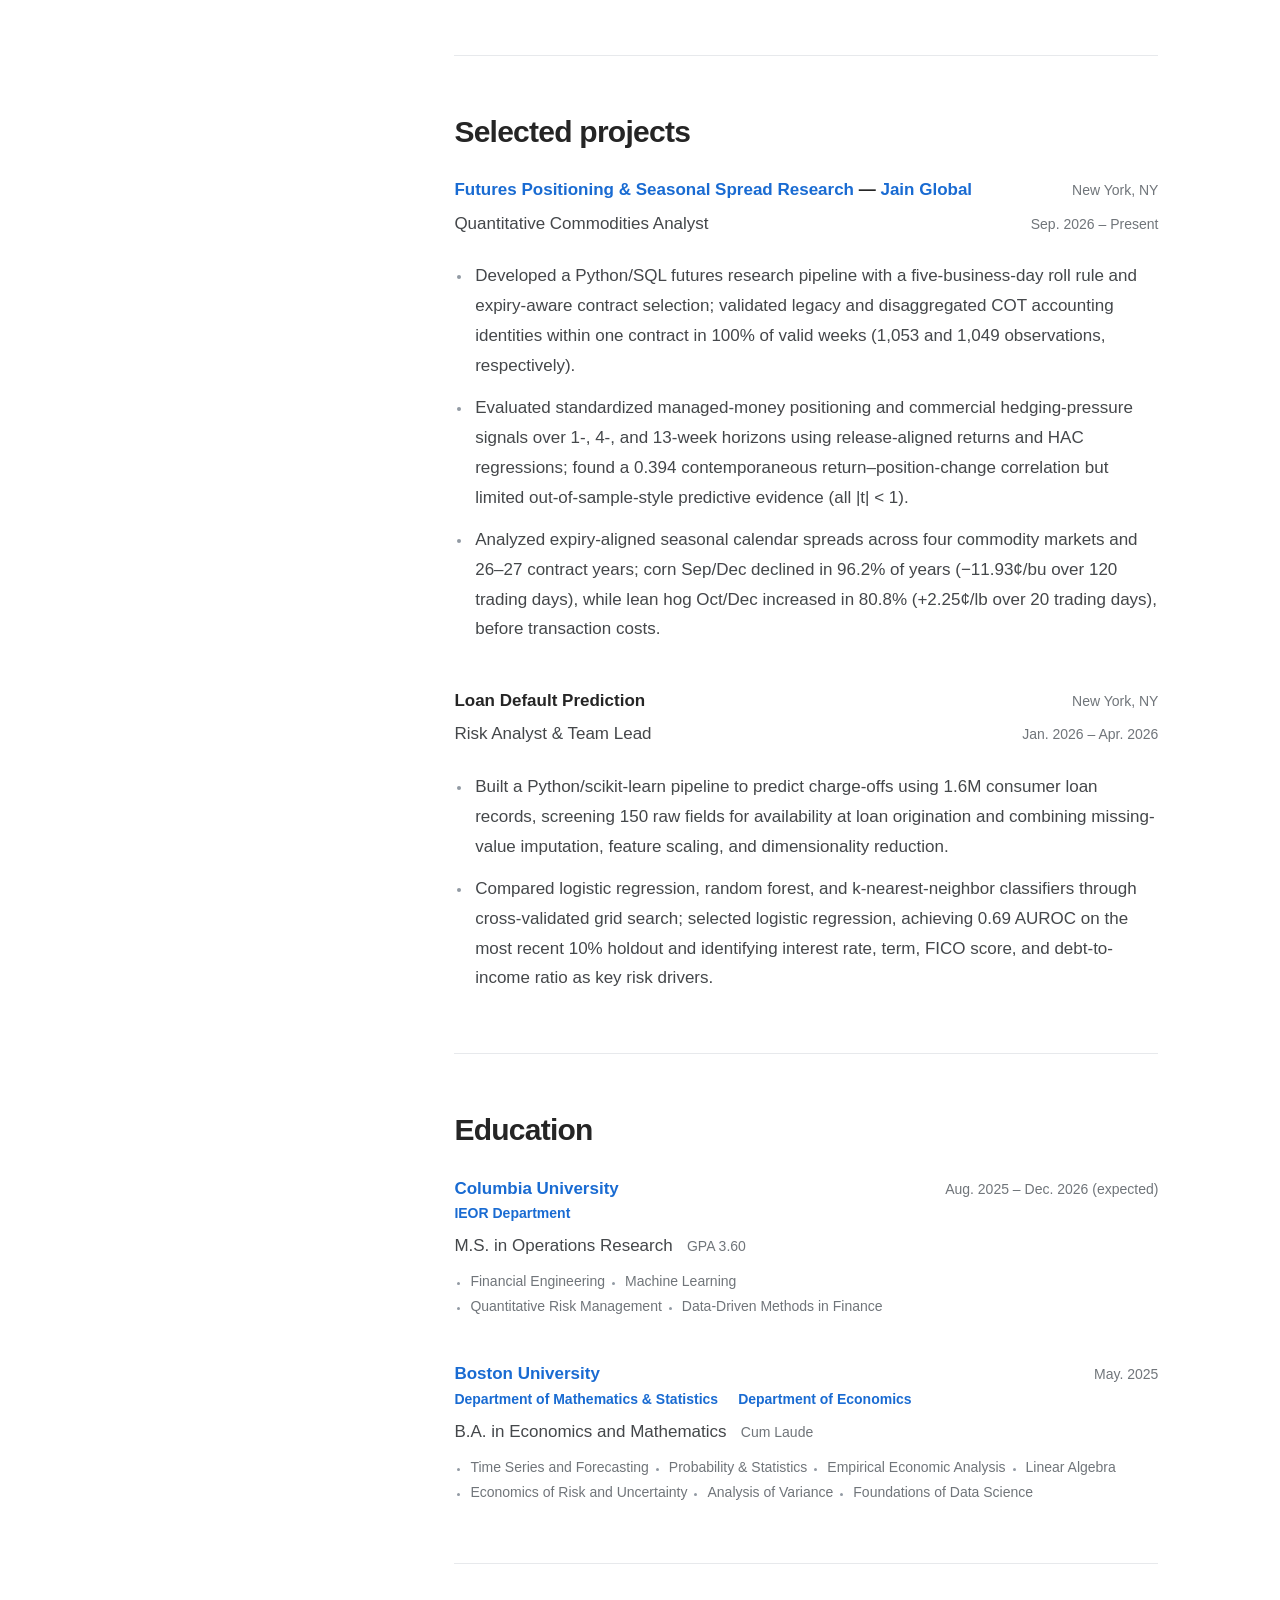
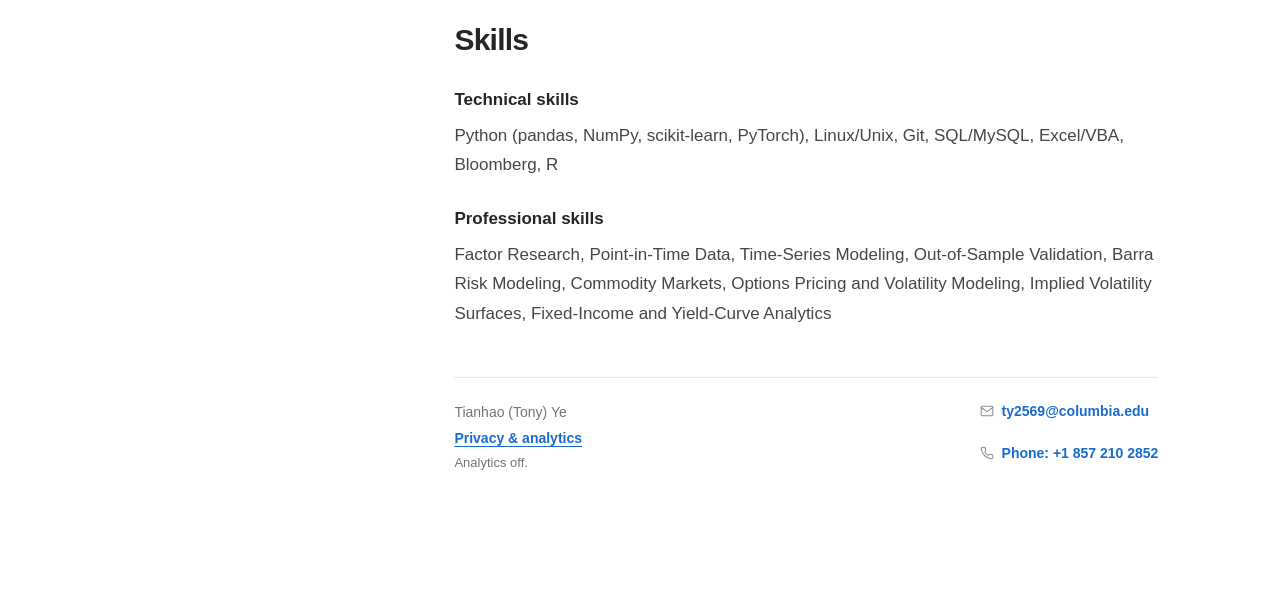
==== commit 65cc739e: "Link Jain Global and simplify project metadata" ====
--- a/index.html
+++ b/index.html
@@ -168,14 +168,13 @@
             <h2 id="project-title">Selected projects</h2>
             <article class="entry project-entry" id="futures-signal-research">
               <div class="entry-heading">
-                <h3><a class="entity-link" href="https://github.com/Tonyye1016/futures-signal-research" target="_blank" rel="noopener noreferrer">Futures Positioning &amp; Seasonal Spread Research</a> — Jane Global</h3>
+                <h3><a class="entity-link" href="https://github.com/Tonyye1016/futures-signal-research" target="_blank" rel="noopener noreferrer">Futures Positioning &amp; Seasonal Spread Research</a> — <a class="entity-link" href="https://www.jainglobal.com/" target="_blank" rel="noopener noreferrer">Jain Global</a></h3>
                 <p class="place">New York, NY</p>
               </div>
               <div class="project-meta">
                 <p class="entry-role">Quantitative Commodities Analyst</p>
                 <p class="date">Sep. 2026 – Present</p>
               </div>
-              <p class="secondary">Python · SQL · WRDS · CFTC</p>
               <ul>
                 <li>Developed a Python/SQL futures research pipeline with a five-business-day roll rule and expiry-aware contract selection; validated legacy and disaggregated COT accounting identities within one contract in 100% of valid weeks (1,053 and 1,049 observations, respectively).</li>
                 <li>Evaluated standardized managed-money positioning and commercial hedging-pressure signals over 1-, 4-, and 13-week horizons using release-aligned returns and HAC regressions; found a 0.394 contemporaneous return–position-change correlation but limited out-of-sample-style predictive evidence (all |t| &lt; 1).</li>
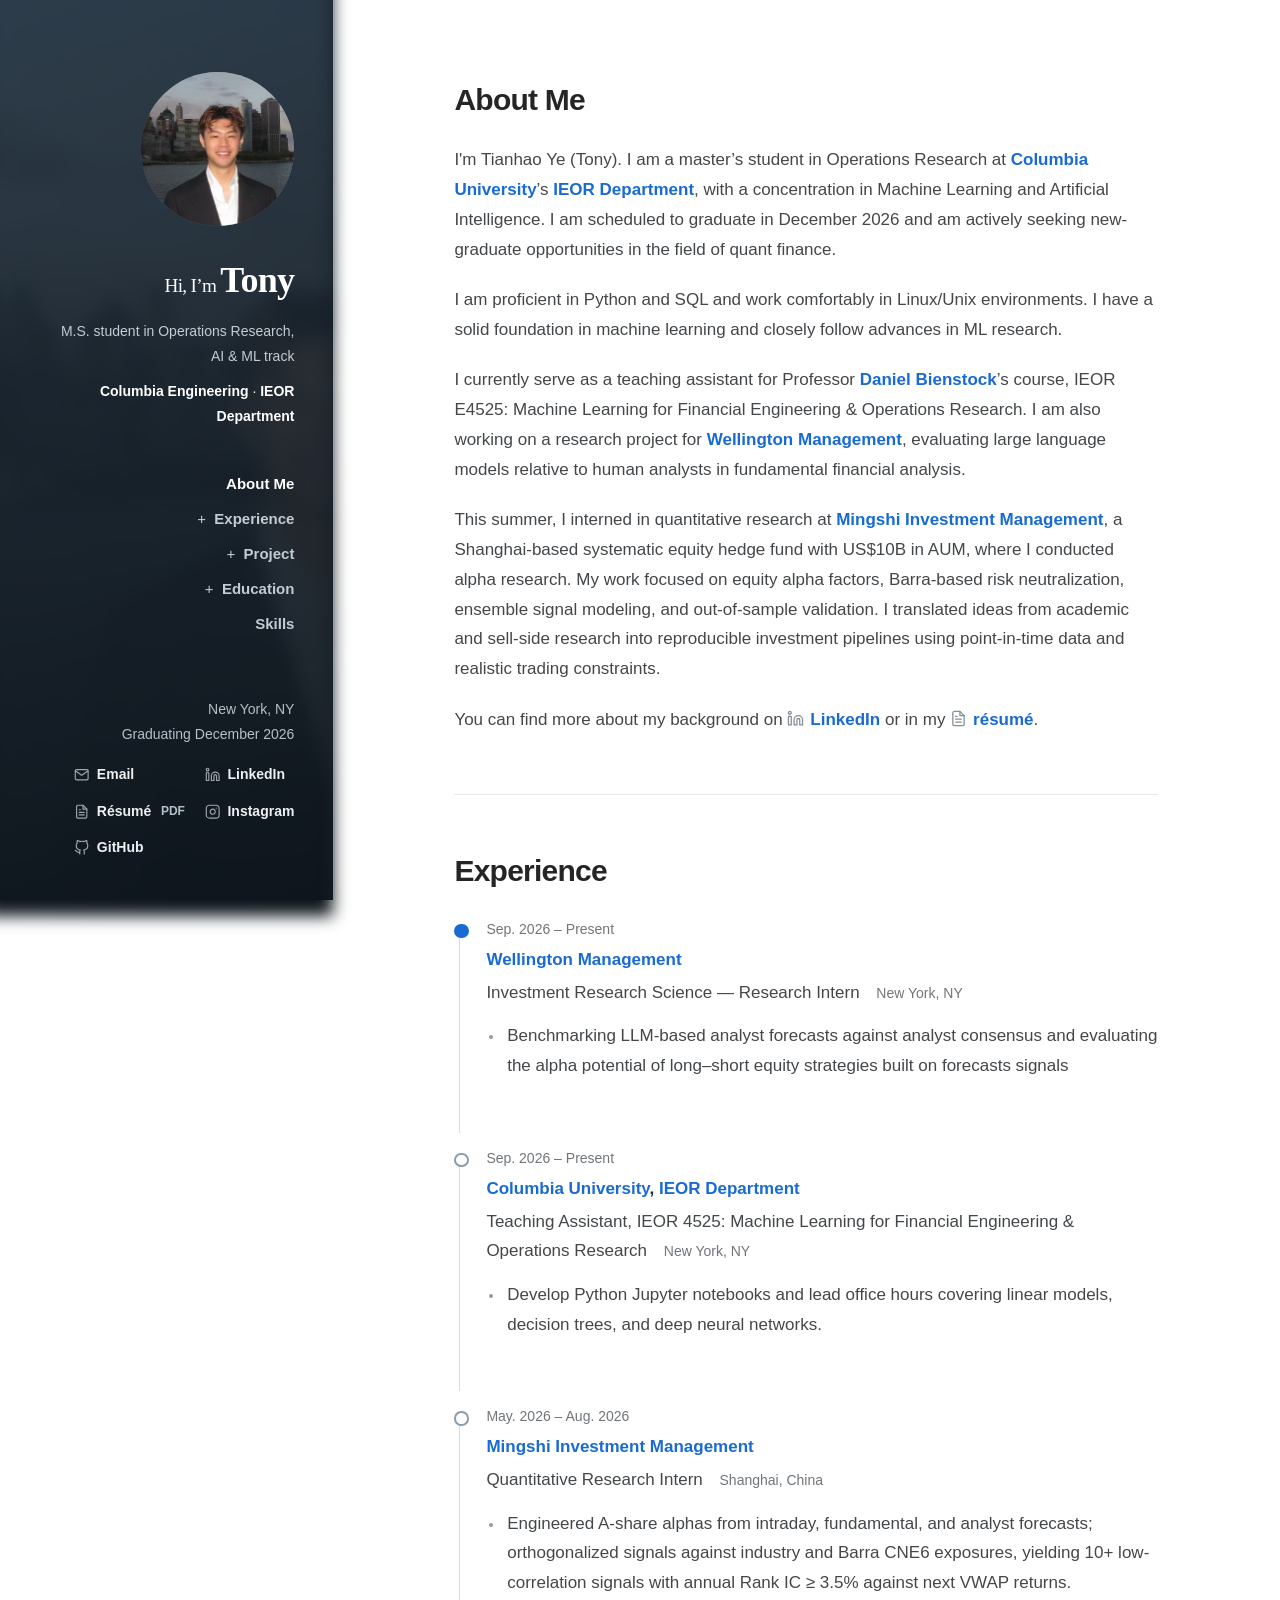
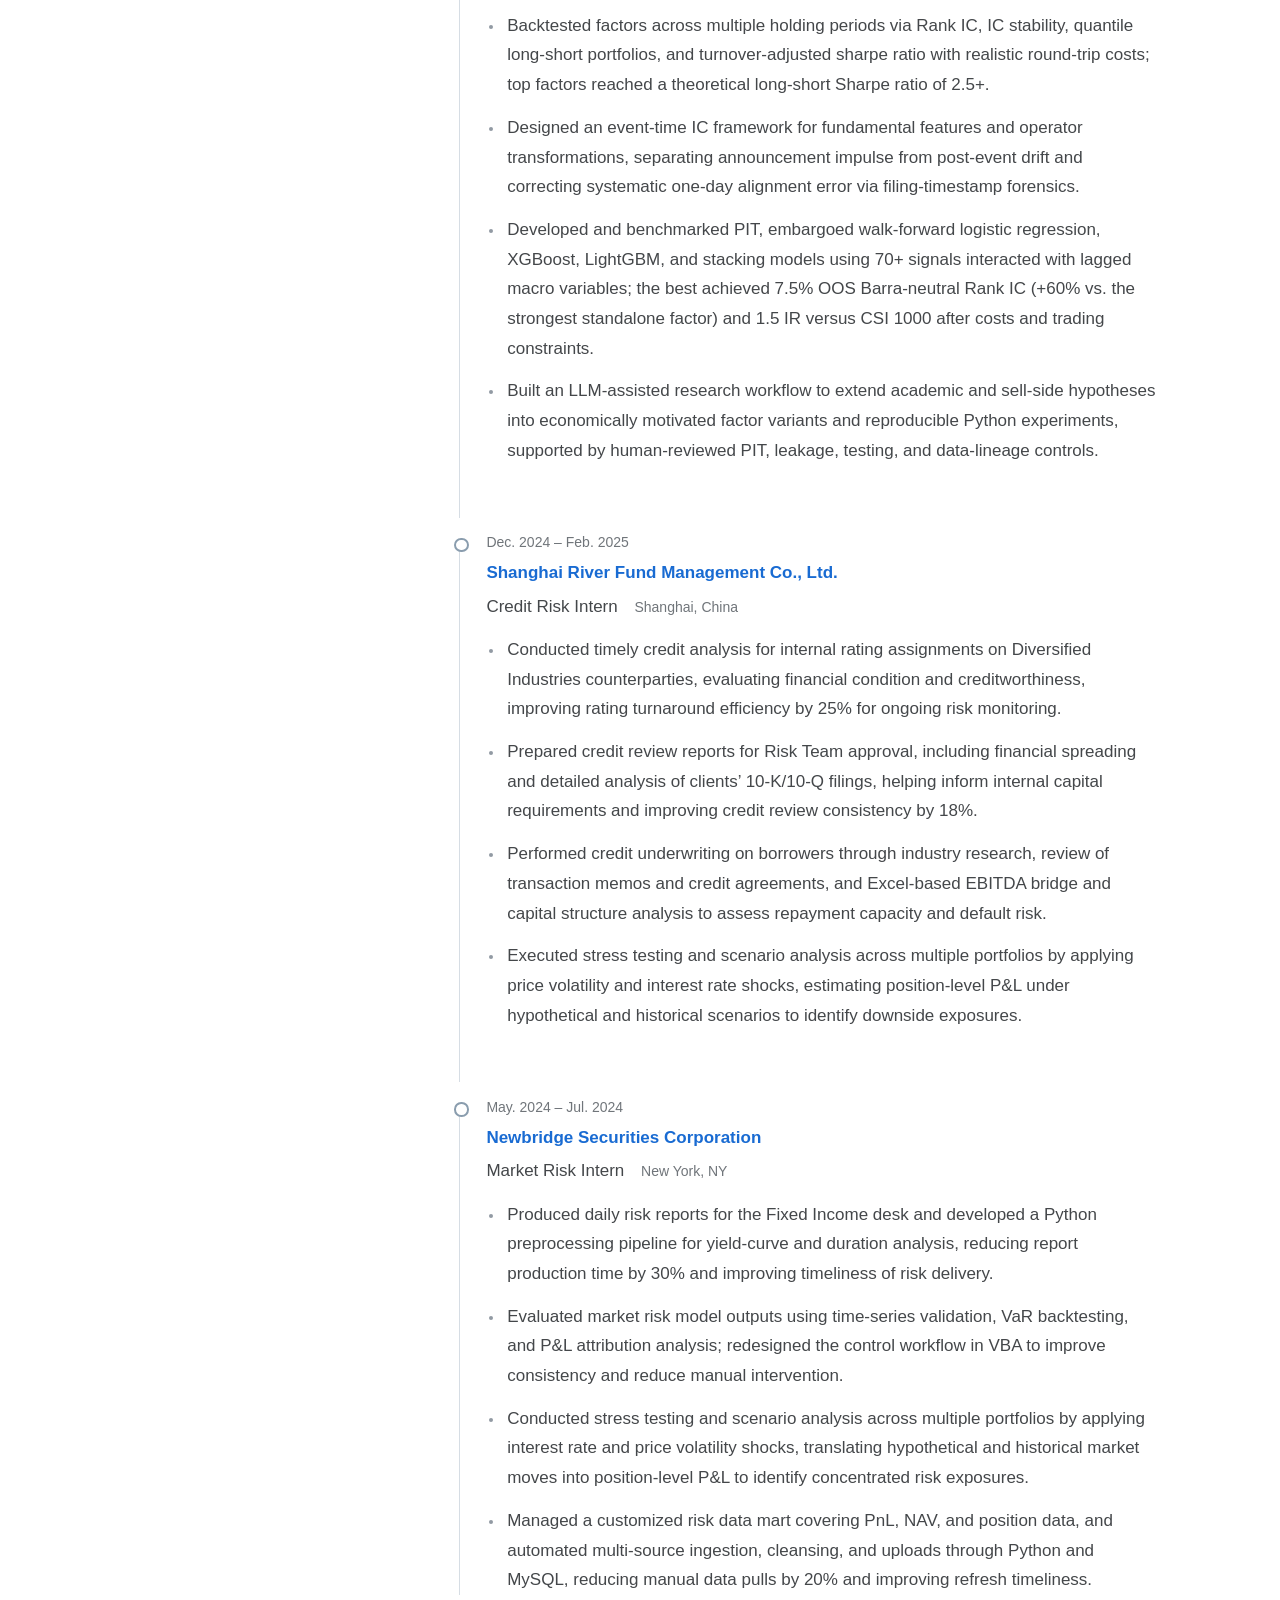
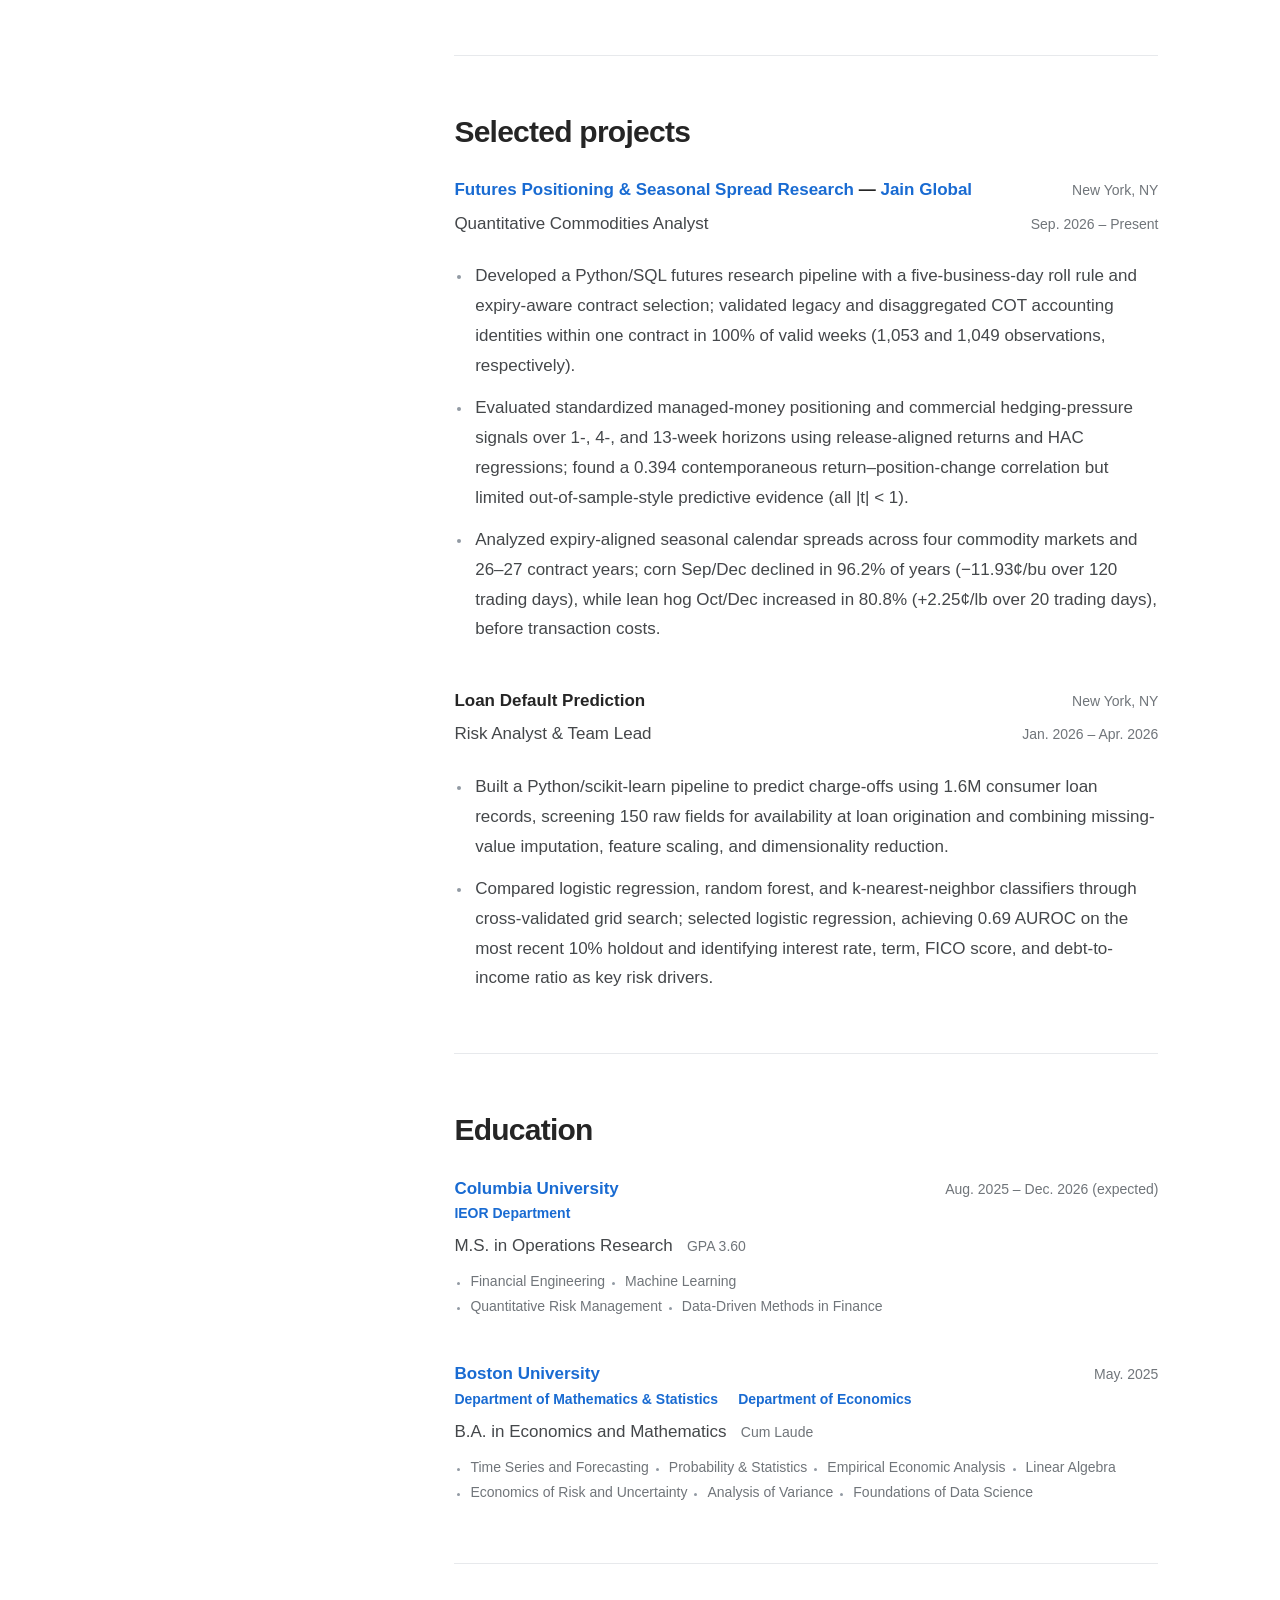
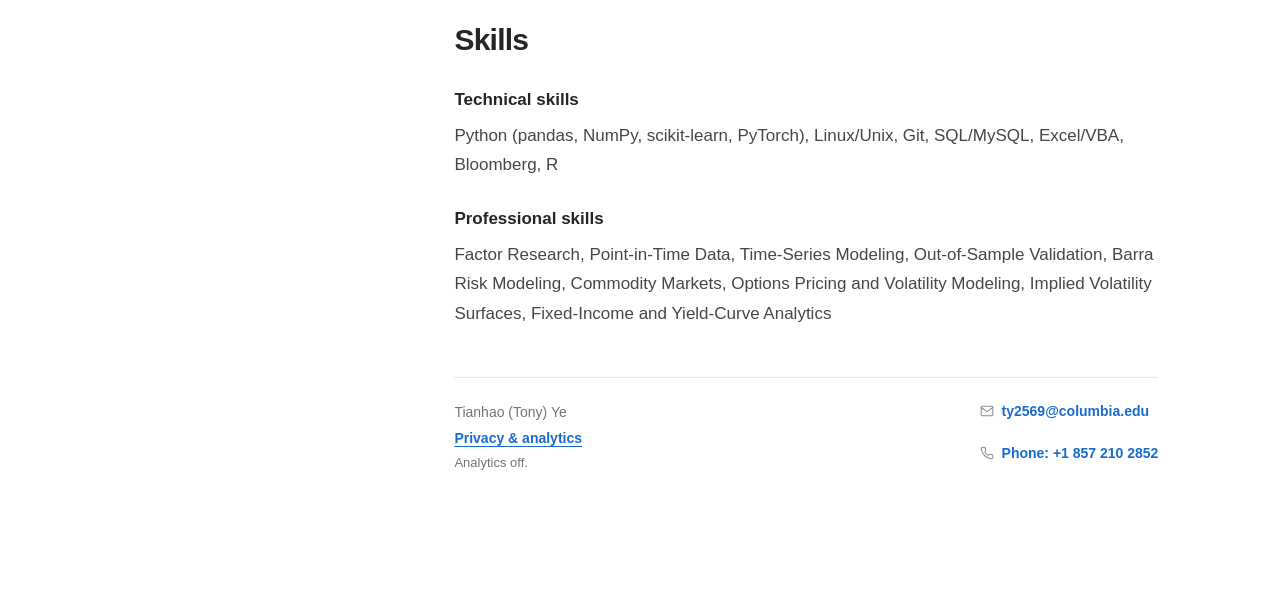
==== commit 69d487d8: "Change sidebar display name to Tony" ====
--- a/index.html
+++ b/index.html
@@ -19,7 +19,7 @@
           <div class="portrait">
             <img src="./tony-ye.jpg" alt="Tianhao (Tony) Ye by the New York waterfront" width="1368" height="1026" fetchpriority="high" />
           </div>
-          <h1>Hi, I’m <strong class="profile-name">Tianhao</strong></h1>
+          <h1>Hi, I’m <strong class="profile-name">Tony</strong></h1>
           <p class="affiliation">M.S. student in Operations Research, <span class="affiliation-track">AI &amp; ML track</span><span class="affiliation-school"><a class="entity-link" href="https://www.engineering.columbia.edu/" target="_blank" rel="noopener noreferrer">Columbia Engineering</a> · <a class="entity-link" href="https://ieor.columbia.edu/" target="_blank" rel="noopener noreferrer">IEOR Department</a></span></p>
           <nav class="profile-nav" aria-label="On this page">
             <a href="#about">About Me</a>
